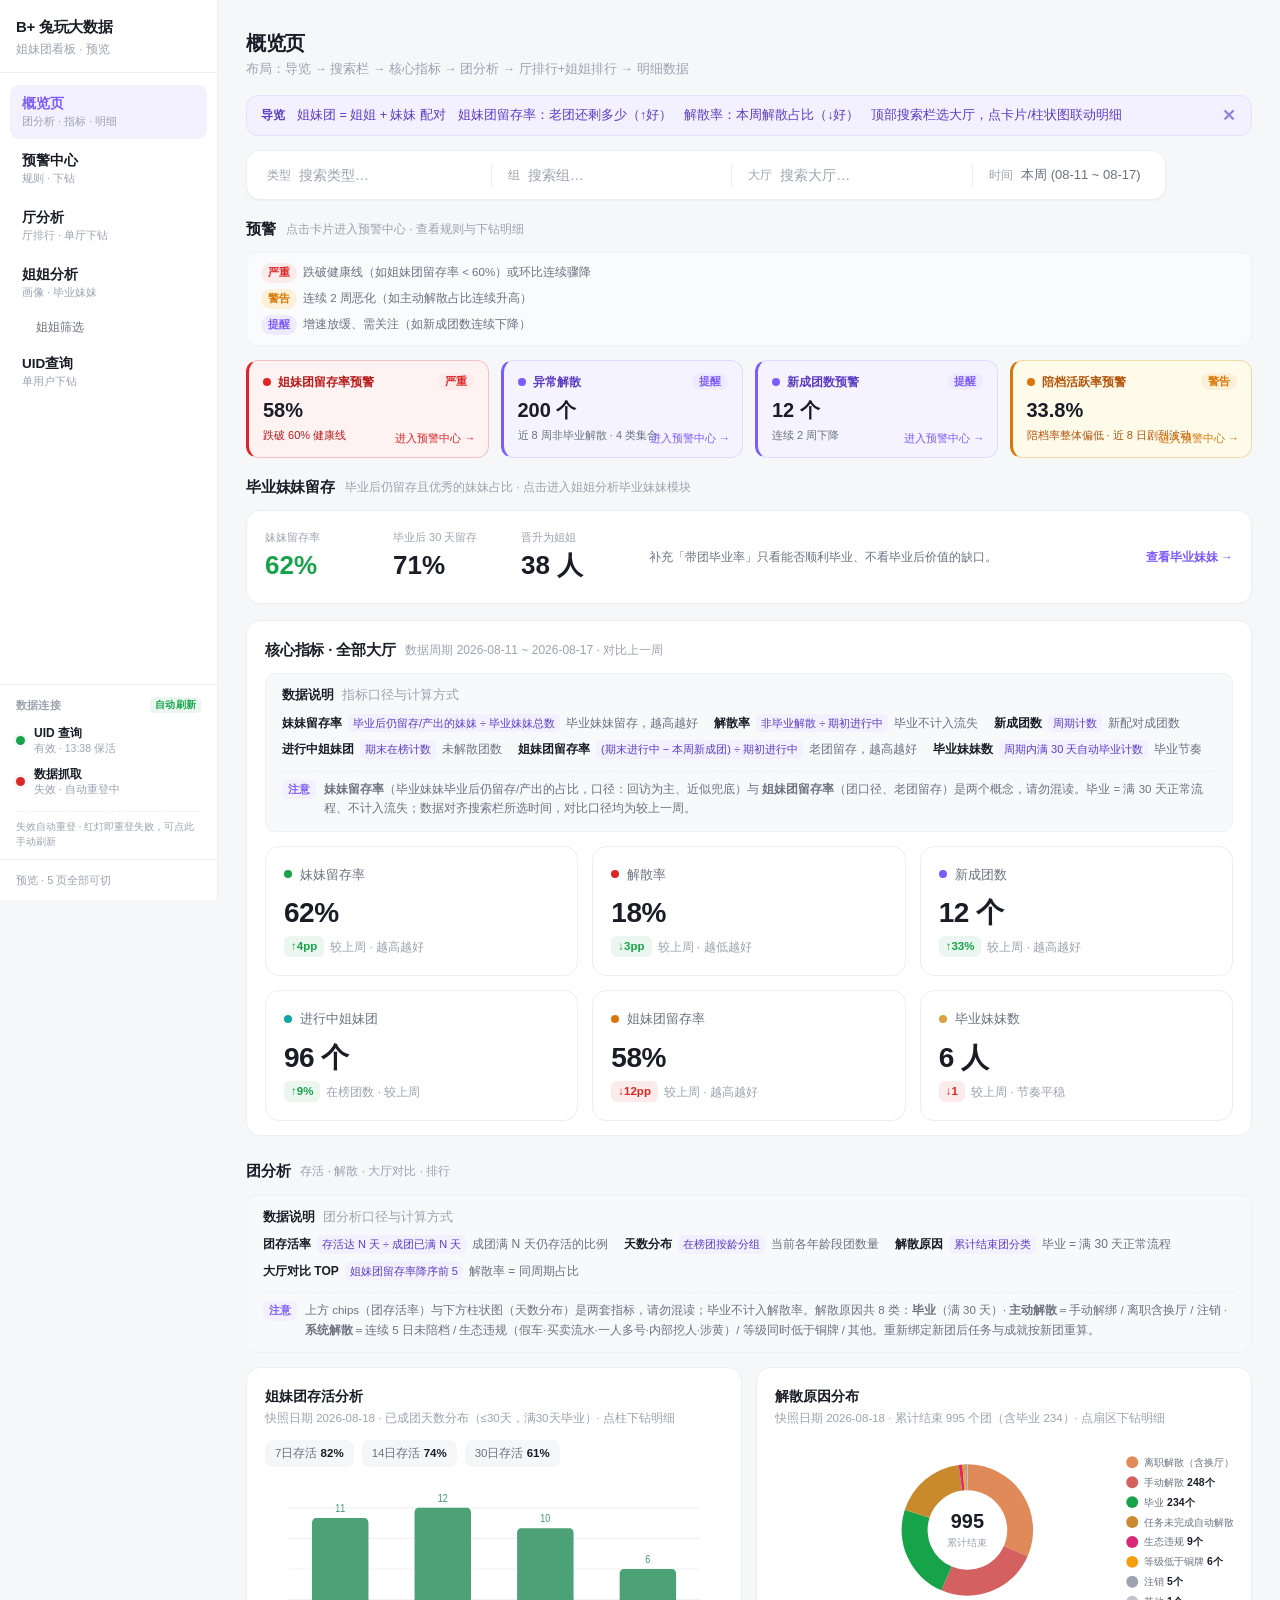
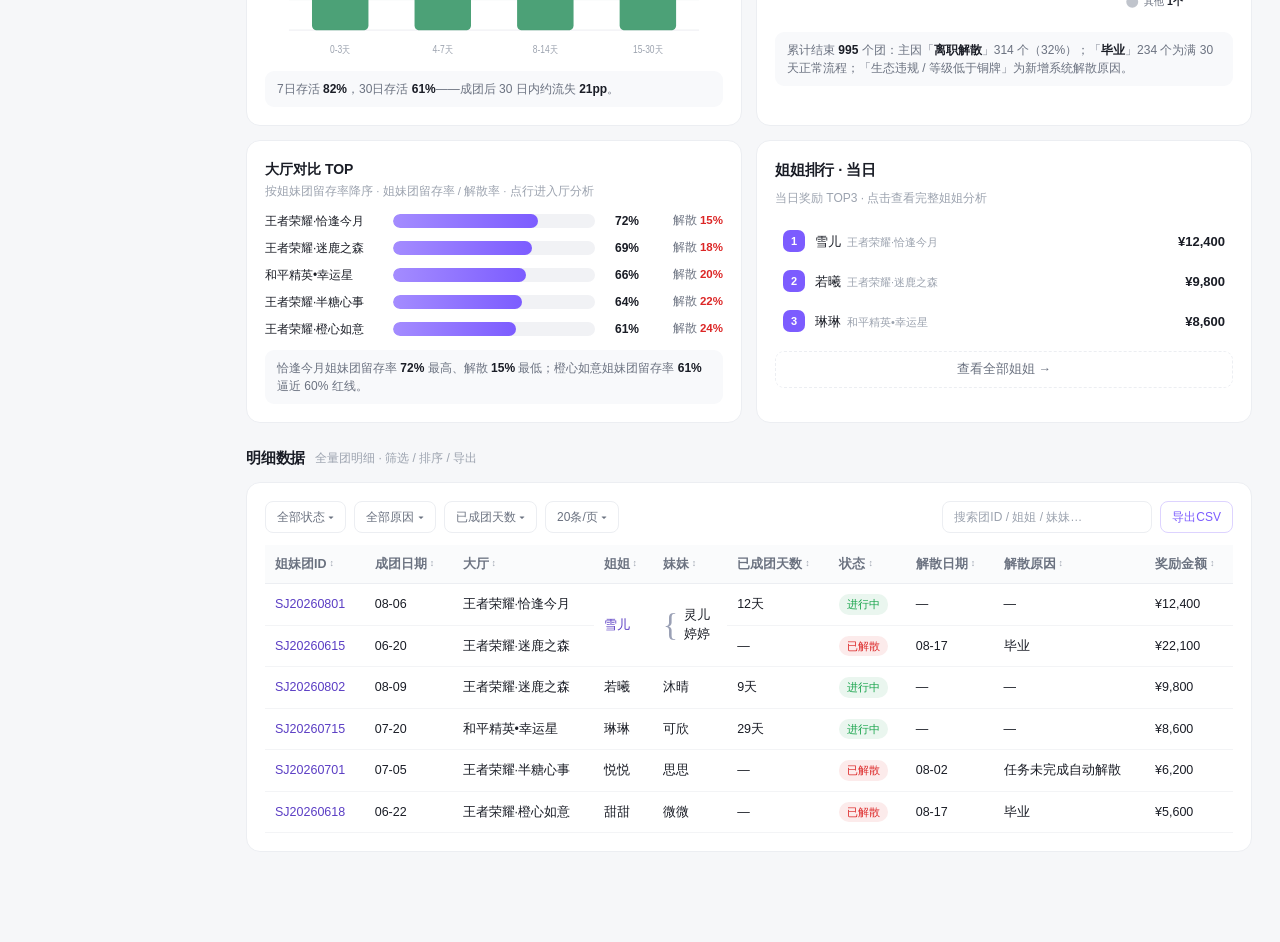
==== preview-visual.html @ 94629c1f "预览: 预警中心4卡 + 躺平大厅分布 增「查看全部受影响厅」全量弹窗(复用openFull) Co-Authored-By: Claude <noreply@anthropic.com>" ====
<!DOCTYPE html>
<html lang="zh-CN">
<head>
<meta charset="UTF-8">
<meta name="viewport" content="width=device-width, initial-scale=1.0">
<title>概览页 · 布局预览</title>
<style>
  :root{
    --accent:#7C5CFF;
    --bg:#F6F7F9; --card:#FFFFFF; --radius:14px;
    --up:#16A34A; --down:#DC2626; --warn:#D97706;
    --text:#1A1D26; --text2:#6B7280; --text3:#9CA3AF; --line:#ECEEF2;
  }
  *{margin:0;padding:0;box-sizing:border-box;}
  body{font-family:-apple-system,BlinkMacSystemFont,'Segoe UI','PingFang SC','Microsoft YaHei',sans-serif;
    background:var(--bg);color:var(--text);line-height:1.5;-webkit-font-smoothing:antialiased;}
  .page{padding:28px 28px 90px;}

  /* ── 页头 ── */
  .page-head{margin-bottom:16px;display:flex;align-items:center;justify-content:space-between;gap:12px;flex-wrap:wrap;}
  .page-head h1{font-size:20px;font-weight:700;letter-spacing:-.3px;}
  .page-head p{font-size:12.5px;color:var(--text3);margin-top:2px;}
  .role-toggle{display:flex;background:#F1F2F5;border-radius:9px;padding:3px;}
  .role-toggle button{border:none;background:none;padding:6px 14px;font-size:12.5px;color:var(--text2);border-radius:7px;cursor:pointer;font-weight:500;}
  .role-toggle button.on{background:#fff;color:var(--text);box-shadow:0 1px 3px rgba(16,24,40,.1);}

  /* ── 导览条 ── */
  .guide{display:flex;align-items:center;gap:12px;flex-wrap:wrap;background:#F3F0FF;border:1px solid #E7DFFF;
    border-radius:12px;padding:10px 14px;margin-bottom:14px;font-size:12.5px;color:#5B3EC4;}
  .guide .tag{font-weight:700;font-size:12px;}
  .guide .close{margin-left:auto;background:none;border:none;color:#8A76D6;cursor:pointer;font-size:15px;line-height:1;}

  /* ── 预警卡（小 KPI 窗口，点击跳对应趋势） ── */
  .warn-grid{display:grid;grid-template-columns:repeat(4,1fr);gap:12px;}
  @media(max-width:900px){.warn-grid{grid-template-columns:repeat(2,1fr);}}
  @media(max-width:560px){.warn-grid{grid-template-columns:1fr;}}
  .warn-card{border-radius:12px;padding:12px 14px;cursor:pointer;position:relative;transition:transform .22s ease,box-shadow .22s ease;min-height:98px;border:1px solid;border-left-width:3px;}
  .warn-card:hover{transform:translateY(-2px);box-shadow:0 10px 24px -14px rgba(16,24,40,.16);}
  .warn-card .top{display:flex;align-items:center;gap:7px;font-size:12px;font-weight:600;white-space:nowrap;overflow:hidden;text-overflow:ellipsis;}
  .warn-card .lvl{margin-left:auto;font-size:10.5px;font-weight:700;padding:1px 7px;border-radius:20px;flex-shrink:0;}
  .warn-card .val{font-size:20px;font-weight:700;margin:4px 0 2px;color:var(--text);}
  .warn-card .foot{font-size:11px;}
  .warn-card .go{position:absolute;bottom:10px;right:12px;font-size:11px;opacity:1;}
  /* 预警等级配色：严重（红）→ 警告（琥珀）→ 提醒（紫） */
  .warn-card.severe{background:#FEF2F2;border-color:#F3C1C1;border-left-color:#DC2626;}
  .warn-card.severe .top{color:#B91C1C;}
  .warn-card.severe .lvl{color:#DC2626;background:#FCEBEB;}
  .warn-card.severe .foot{color:#B91C1C;}
  .warn-card.severe .go{color:#DC2626;}
  .warn-card.warning{background:#FFFBEB;border-color:#F3D9A6;border-left-color:#D97706;}
  .warn-card.warning .top{color:#B45309;}
  .warn-card.warning .lvl{color:#D97706;background:#FDF0D8;}
  .warn-card.warning .foot{color:#B45309;}
  .warn-card.warning .go{color:#D97706;}
  .warn-card.notice{background:#F5F3FF;border-color:#E2DBFF;border-left-color:#7C5CFF;}
  .warn-card.notice .top{color:#5B3EC4;}
  .warn-card.notice .lvl{color:#7C5CFF;background:#EFEBFF;}
  .warn-card.notice .foot{color:#6B7280;}
  .warn-card.notice .go{color:#7C5CFF;}

  /* ── 区块标题 ── */
  .section-head{display:flex;align-items:center;gap:10px;margin:24px 0 12px;}
  .section-head h2{font-size:15px;font-weight:700;letter-spacing:-.2px;}
  .section-head .hint{font-size:12px;color:var(--text3);}
  .section-head .seg{margin-left:auto;display:flex;background:#F1F2F5;border-radius:9px;padding:3px;}
  .section-head .seg button{border:none;background:none;padding:5px 12px;font-size:12px;color:var(--text2);border-radius:7px;cursor:pointer;font-weight:500;}
  .section-head .seg button.on{background:#fff;color:var(--text);box-shadow:0 1px 3px rgba(16,24,40,.1);}
  .seg{display:inline-flex;align-items:center;background:#F1F2F5;border-radius:9px;padding:3px;}
  .seg button{border:none;background:none;padding:5px 12px;font-size:12px;color:var(--text2);border-radius:7px;cursor:pointer;font-weight:500;}
  .seg button.on{background:#fff;color:var(--text);box-shadow:0 1px 3px rgba(16,24,40,.1);}
  .uid-link{color:#5B3EC4;cursor:pointer;font-weight:500;}
  .uid-link:hover{text-decoration:underline;}

  /* ═══════ 1. 搜索栏（一体化：大厅输入补全 + 时间下拉） ═══════ */
  .searchbar{background:var(--card);border:1px solid var(--line);border-radius:var(--radius);
    padding:6px 8px;box-shadow:0 1px 2px rgba(16,24,40,.04);transition:box-shadow .2s,border-color .2s;max-width:540px;}
  .searchbar.focus{box-shadow:0 8px 24px -12px rgba(124,92,255,.25);border-color:#DDD3FF;}
  .search-main{display:flex;align-items:center;gap:4px;}
  .combo{display:flex;align-items:center;gap:8px;padding:9px 12px;border-radius:9px;}
  .combo .lbl{font-size:12px;color:var(--text3);flex-shrink:0;}
  .hall-combo{flex:1;position:relative;min-width:0;}
  .hall-combo input{flex:1;border:none;outline:none;font-size:14px;color:var(--text);background:transparent;width:100%;min-width:0;}
  .hall-combo input::placeholder{color:var(--text3);}
  .vdivider{width:1px;height:22px;background:var(--line);flex-shrink:0;}
  .time-combo select{border:none;outline:none;background:transparent;font-size:13px;color:var(--text2);cursor:pointer;font-weight:500;appearance:none;padding-right:4px;}
  .hall-suggest{display:none;position:absolute;top:calc(100% + 6px);left:0;right:0;background:#fff;border:1px solid var(--line);
    border-radius:10px;box-shadow:0 12px 30px -12px rgba(16,24,40,.22);z-index:30;overflow:hidden;max-height:280px;overflow-y:auto;}
  .hall-suggest.open{display:block;}
  .hall-suggest .sg{padding:9px 14px;font-size:13px;cursor:pointer;display:flex;justify-content:space-between;align-items:center;}
  .hall-suggest .sg:hover{background:#FAF8FF;}
  .hall-suggest .sg.all{color:var(--text2);border-bottom:1px solid #F3F4F6;}
  .hall-suggest .sg .cnt{font-size:11px;color:var(--text3);}
  .search-expand{display:none;margin-top:8px;padding:10px 12px 6px;border-top:1px dashed var(--line);animation:fadeIn .25s ease;}
  .search-expand.open{display:flex;flex-wrap:wrap;align-items:center;gap:8px;}
  .pill{display:inline-flex;align-items:center;gap:6px;padding:6px 12px;border-radius:20px;
    font-size:12.5px;background:#F3F0FF;color:#5B3EC4;font-weight:500;}
  .pill.gray{background:#F3F4F6;color:var(--text2);}
  .reset-btn{border:1px dashed #DDD3FF;background:transparent;color:var(--accent);border-radius:20px;padding:6px 12px;font-size:12.5px;cursor:pointer;}
  .reset-btn:hover{background:#F3F0FF;}
  .expand-stat{margin-left:auto;font-size:12px;color:var(--text3);}
  .gchip{display:inline-flex;align-items:center;gap:4px;padding:5px 11px;border-radius:20px;font-size:12.5px;background:#fff;border:1px solid var(--line);color:var(--text2);cursor:pointer;transition:all .15s;}
  .gchip:hover{background:#F3F0FF;color:#5B3EC4;border-color:#DDD3FF;}
  .group-halls{display:inline-flex;flex-wrap:wrap;gap:6px;align-items:center;}
  #searchbar{max-width:920px;}

  /* ═══════ 厅体检卡墙（厅运营） ═══════ */
  .hall-wall{display:grid;grid-template-columns:repeat(3,1fr);gap:14px;}
  @media(max-width:820px){.hall-wall{grid-template-columns:repeat(2,1fr);}}
  .hall-card{background:var(--card);border:1px solid var(--line);border-radius:var(--radius);padding:16px;cursor:pointer;
    transition:transform .22s ease,box-shadow .22s ease,border-color .22s;}
  .hall-card:hover{transform:translateY(-2px);box-shadow:0 10px 24px -14px rgba(16,24,40,.18);border-color:#DDD3FF;}
  .hall-card.active{border-color:var(--accent);box-shadow:0 0 0 3px #F3F0FF;}
  .hall-card .hn{font-size:14px;font-weight:600;margin-bottom:10px;overflow:hidden;text-overflow:ellipsis;white-space:nowrap;}
  .hall-card .row{display:flex;justify-content:space-between;font-size:12px;color:var(--text2);margin-top:5px;}
  .hall-card .row b{color:var(--text);font-weight:600;}
  .hall-card .hlth{font-size:10px;font-weight:700;padding:1px 7px;border-radius:20px;flex-shrink:0;}
  .hall-card .hlth.good{color:#16A34A;background:#EAF6EF;}
  .hall-card .hlth.warn{color:#D97706;background:#FDF0D8;}
  .hall-card .dl{font-style:normal;font-size:10.5px;font-weight:600;}
  .hall-card .dl.up{color:#16A34A;}
  .hall-card .dl.down{color:#DC2626;}
  .hall-card .alert{display:inline-flex;align-items:center;gap:4px;font-size:10.5px;font-weight:600;color:#D97706;background:#FDF0D8;border-radius:6px;padding:2px 6px;margin-top:9px;}
  /* 厅运营 · 今日关注摘要条 */
  .op-strip{display:flex;flex-wrap:wrap;gap:8px;margin-top:16px;}
  .op-item{flex:1;min-width:150px;background:var(--card);border:1px solid var(--line);border-radius:10px;padding:10px 12px;border-left:3px solid transparent;}
  .op-item .op-n{font-size:11.5px;color:var(--text2);display:flex;align-items:center;gap:6px;}
  .op-item .op-v{font-size:20px;font-weight:700;margin-top:2px;}
  .op-item.grad{border-left-color:#7C5CFF;}
  .op-item.grad .op-v{color:#7C5CFF;}
  .op-item.lying{border-left-color:#DC2626;}
  .op-item.lying .op-v{color:#DC2626;}
  .op-item.fresh{border-left-color:#16A34A;}
  .op-item.fresh .op-v{color:#16A34A;}

  /* ═══════ 卡片基础 ═══════ */
  .card{background:var(--card);border:1px solid var(--line);border-radius:var(--radius);
    padding:18px;transition:transform .22s ease,box-shadow .22s ease;}
  .card.hover:hover{transform:translateY(-2px);box-shadow:0 10px 24px -14px rgba(16,24,40,.18);cursor:pointer;}
  .card h3{font-size:14px;font-weight:600;display:flex;align-items:center;gap:8px;}
  .card .src{font-size:11.5px;color:var(--text3);margin-top:3px;}

  /* ═══════ 2. 核心指标（KPI） ═══════ */
  .kpi-row{display:grid;grid-template-columns:repeat(3,1fr);gap:14px;}
  @media(max-width:820px){.kpi-row{grid-template-columns:repeat(2,1fr);}}
  @media(max-width:560px){.kpi-row{grid-template-columns:1fr;}}
  .kpi{position:relative;}
  .kpi .top{display:flex;align-items:center;gap:8px;font-size:13px;color:var(--text2);flex-wrap:wrap;}
  .dot{width:8px;height:8px;border-radius:50%;flex-shrink:0;}
  .dot.green{background:#16A34A;}
  .dot.red{background:#DC2626;}
  .dot.amber{background:#D97706;}
  .dot.gold{background:#D9A13F;}
  .dot.violet{background:#7C5CFF;}
  .dot.teal{background:#0EA5A4;}
  .kpi .val{font-size:28px;font-weight:700;letter-spacing:-.5px;margin:8px 0 2px;}
  .kpi .foot{font-size:12px;color:var(--text3);display:flex;align-items:center;gap:6px;}
  .chip{display:inline-flex;align-items:center;gap:3px;font-size:11.5px;font-weight:600;padding:2px 7px;border-radius:6px;}
  .chip.up{color:var(--up);background:#EAF6EF;}
  .chip.down{color:var(--down);background:#FCEBEB;}
  .kpi .hint-go{position:absolute;bottom:14px;right:16px;font-size:11px;color:var(--text3);opacity:0;transition:opacity .2s;}
  .kpi:hover .hint-go{opacity:1;}
  .kpi .spark{margin-top:10px;}

  /* KPI 细节图（就地展开） */
  .kpi-detail{display:none;margin-top:14px;border:1px solid var(--line);border-radius:12px;padding:16px;background:#FAFBFC;animation:fadeIn .25s ease;}
  .kpi-detail.open{display:block;}
  .kpi-detail .head{display:flex;justify-content:space-between;align-items:center;font-size:13px;font-weight:600;margin-bottom:8px;}
  .kpi-detail .close{background:none;border:none;color:var(--text3);cursor:pointer;font-size:16px;line-height:1;}
  .kpi-detail .close:hover{color:var(--text);}

  /* ═══════ 数据说明（衬底，顶部，自动换行） ═══════ */
  .kpi-panel{padding:18px 18px 14px;}
  .kpi-panel .section-head{margin:0 0 12px;}
  .dn-footer{margin:0 0 14px;padding:12px 16px;background:#F8F9FB;border:1px solid #F0F1F4;border-radius:10px;}
  .dn-foot-head{display:flex;align-items:center;gap:8px;font-size:12.5px;font-weight:600;color:var(--text);margin-bottom:8px;}
  .dn-line{display:flex;flex-wrap:wrap;gap:6px 16px;padding-bottom:2px;}
  .dni{font-size:12px;color:var(--text2);display:inline-flex;align-items:center;gap:6px;line-height:1.7;}
  .dni b{color:var(--text);font-weight:600;white-space:nowrap;}
  .dni code{font-size:11px;color:#5B3EC4;background:#F3F0FF;border-radius:5px;padding:0 5px;font-family:inherit;white-space:nowrap;}
  .dn-notes{border-top:1px dashed var(--line);margin-top:9px;padding-top:8px;display:flex;gap:8px;align-items:flex-start;font-size:11.5px;color:var(--text2);line-height:1.7;}
  .dn-tag{flex-shrink:0;font-size:10.5px;font-weight:600;color:var(--accent);background:#F3F0FF;border-radius:6px;padding:2px 6px;line-height:1.5;}

  /* 预警说明框（上方，三行） */
  .warn-note{display:flex;flex-direction:column;gap:6px;margin:0 0 14px;padding:10px 14px;background:#FAFBFC;border:1px solid #F0F1F4;border-radius:10px;}
  .warn-note .wn-item{font-size:11.5px;color:var(--text2);display:flex;align-items:center;gap:6px;line-height:1.7;}
  .warn-note .wn-item b{color:var(--text);font-weight:600;}
  .wn-tag{font-size:10.5px;font-weight:700;padding:1px 7px;border-radius:20px;flex-shrink:0;white-space:nowrap;}
  .wn-tag.severe{color:#DC2626;background:#FCEBEB;}
  .wn-tag.warning{color:#D97706;background:#FDF0D8;}
  .wn-tag.notice{color:#7C5CFF;background:#EFEBFF;}

  /* ═══════ 3. 团分析 ═══════ */
  .chart-grid{display:grid;grid-template-columns:1fr 1fr;gap:14px;}
  @media(max-width:820px){.chart-grid{grid-template-columns:1fr;}}
  .chart-box{width:100%;height:180px;margin-top:12px;}
  .chips{display:flex;flex-wrap:wrap;gap:8px;margin-top:12px;}
  .c-chip{font-size:11.5px;color:var(--text2);background:#F5F6F8;border-radius:8px;padding:5px 10px;}
  .c-chip strong{color:var(--text);font-weight:600;}
  .chart-insight{font-size:12px;color:var(--text2);margin-top:12px;padding:9px 12px;background:#F8F9FB;border-radius:9px;}
  .chart-insight b{color:var(--text);}

  /* 大厅对比横向条形 */
  .hallcmp{margin-top:12px;display:flex;flex-direction:column;gap:9px;}
  .hc-row{display:flex;align-items:center;gap:10px;font-size:12px;}
  .hc-name{flex:0 0 118px;color:var(--text);overflow:hidden;text-overflow:ellipsis;white-space:nowrap;font-weight:500;}
  .hc-bar{flex:1;height:14px;background:#F1F2F5;border-radius:7px;overflow:hidden;}
  .hc-fill{height:100%;border-radius:7px;background:linear-gradient(90deg,#A48CFF,#7C5CFF);}
  .hc-ret{flex:0 0 34px;text-align:right;color:var(--text);font-weight:600;font-size:12px;}
  .hc-diss{flex:0 0 74px;text-align:right;color:var(--text2);font-size:11.5px;white-space:nowrap;}
  .hc-diss b{color:var(--down);font-weight:600;}

  /* ═══════ 4. 厅排行 + 姐姐排行 ═══════ */
  .rank-mini{list-style:none;margin-top:12px;}
  .rank-mini li{display:flex;align-items:center;gap:10px;padding:9px 8px;border-radius:9px;cursor:pointer;font-size:13px;}
  .rank-mini li:hover{background:#FAF8FF;}
  .mp-rank{width:22px;height:22px;border-radius:7px;background:#F1F2F5;color:var(--text2);font-size:11px;font-weight:600;display:flex;align-items:center;justify-content:center;flex-shrink:0;}
  .mp-rank.top{background:var(--accent);color:#fff;}
  .mp-name{flex:1;color:var(--text);overflow:hidden;text-overflow:ellipsis;white-space:nowrap;}
  .mp-sub{color:var(--text3);font-size:11px;margin-left:6px;}
  .mp-val{color:var(--text);font-weight:600;font-size:13px;}
  .expand-btn{width:100%;margin-top:10px;padding:9px;border:1px dashed var(--line);border-radius:9px;background:transparent;color:var(--text2);font-size:12.5px;cursor:pointer;}
  .expand-btn:hover{border-color:var(--accent);color:var(--accent);}

  /* ═══════ 5. 明细数据 ═══════ */
  .filters{display:flex;flex-wrap:wrap;gap:8px;margin-bottom:12px;}
  .filters .f{font-size:12px;color:var(--text2);padding:6px 11px;border:1px solid var(--line);border-radius:8px;background:#fff;cursor:pointer;}
  .filters .f:hover{border-color:#DDD3FF;color:var(--accent);}
  .tbl-search{font-size:12px;color:var(--text);padding:6px 11px;border:1px solid var(--line);border-radius:8px;background:#fff;width:210px;outline:none;}
  .tbl-search:focus{border-color:var(--accent);box-shadow:0 0 0 3px #F3F0FF;}
  .tbl-search::placeholder{color:var(--text3);}
  table.list{width:100%;border-collapse:collapse;font-size:12.5px;}
  table.list th{text-align:left;padding:10px;font-weight:600;color:var(--text2);background:#FAFBFC;border-bottom:1px solid var(--line);white-space:nowrap;}
  table.list td{padding:10px;border-bottom:1px solid #F3F4F6;white-space:nowrap;}
  table.list tr:hover td{background:#FAF8FF;}
  .st{display:inline-block;font-size:11px;padding:2px 8px;border-radius:10px;font-weight:500;}
  .st.active{background:#EAF6EF;color:#16A34A;}
  .st.diss{background:#FCEBEB;color:#DC2626;}
  .st.off{background:#F3F4F6;color:#6B7280;}
  .why-not{display:block;font-size:10.5px;color:var(--text3);margin-top:3px;line-height:1.4;white-space:normal;}
  .flash td{background:#F3F0FF !important;}
  .tg{display:inline-block;font-size:11px;padding:2px 8px;border-radius:10px;font-weight:500;}
  .tg.hero{background:#F3F0FF;color:#7C5CFF;}
  .tg.risk{background:#FDF0D8;color:#D97706;}
  .tg.normal{background:#F3F4F6;color:#6B7280;}

  /* ═══════ 弹窗 ═══════ */
  .modal{display:none;position:fixed;inset:0;background:rgba(16,24,40,.45);z-index:50;align-items:center;justify-content:center;padding:24px;}
  .modal.open{display:flex;}
  .modal-box{background:#fff;border-radius:16px;width:760px;max-width:100%;max-height:84vh;overflow:hidden;display:flex;flex-direction:column;box-shadow:0 24px 60px -20px rgba(16,24,40,.4);animation:pop .22s ease;}
  .modal-head{display:flex;align-items:center;justify-content:space-between;padding:16px 20px;border-bottom:1px solid var(--line);}
  .modal-head h3{font-size:15px;font-weight:600;}
  .modal-head .close{background:none;border:none;font-size:18px;color:var(--text3);cursor:pointer;line-height:1;}
  .modal-body{padding:14px 20px 16px;overflow-y:auto;}
  .modal-sub{font-size:12px;color:var(--text3);margin-bottom:12px;}
  .modal-foot{padding:12px 20px;border-top:1px solid var(--line);display:flex;align-items:center;gap:10px;}
  .modal-foot .pg{margin-right:auto;font-size:12px;color:var(--text3);}
  .btn{border:none;border-radius:9px;padding:8px 16px;font-size:13px;cursor:pointer;font-weight:500;}
  .btn.primary{background:var(--accent);color:#fff;}
  .btn.ghost{background:#F3F4F6;color:var(--text2);}
  .btn.ghost:disabled{opacity:.45;cursor:not-allowed;}

  /* ═══════ 侧边栏（正式版同款） ═══════ */
  .sidebar{position:fixed;top:0;left:0;bottom:0;width:218px;background:#fff;border-right:1px solid var(--line);display:flex;flex-direction:column;z-index:40;}
  .side-brand{padding:16px 16px 14px;border-bottom:1px solid var(--line);}
  .side-brand h1{font-size:15px;font-weight:700;letter-spacing:-.3px;}
  .side-brand .sub{font-size:11.5px;color:var(--text3);margin-top:2px;}
  .side-nav{flex:1;padding:12px 10px;display:flex;flex-direction:column;gap:3px;overflow-y:auto;}
  .side-nav .tab{display:flex;align-items:center;gap:10px;padding:10px 12px;border:none;background:none;border-radius:9px;cursor:pointer;text-align:left;color:var(--text2);}
  .side-nav .tab:hover{background:#F5F6F8;}
  .side-nav .tab.active{background:#F3F0FF;}
  .side-nav .tab-txt{display:flex;flex-direction:column;gap:1px;}
  .side-nav .tab-txt b{font-size:13.5px;font-weight:600;color:var(--text);}
  .side-nav .tab-txt small{font-size:11px;color:var(--text3);}
  .side-nav .tab.active .tab-txt b{color:var(--accent);}
  .side-nav .tab.sub{padding:6px 12px 6px 26px;gap:8px;}
  .side-nav .tab.sub .tab-txt b{font-size:12px;font-weight:500;color:var(--text2);}
  .side-nav .tab.sub:hover .tab-txt b{color:var(--text);}
  .side-nav .tab.sub.sub-on{background:#F3F0FF;}
  .side-nav .tab.sub.sub-on .tab-txt b{color:var(--accent);font-weight:600;}
  .side-foot{padding:12px 16px;border-top:1px solid var(--line);font-size:11px;color:var(--text3);}
  /* ═══════ 侧边栏底部 · 数据连接状态灯 ═══════ */
  .side-status{padding:12px 16px 10px;border-top:1px solid var(--line);}
  .ss-head{display:flex;align-items:center;gap:6px;font-size:11px;font-weight:600;color:var(--text3);margin-bottom:7px;letter-spacing:.2px;}
  .ss-auto{font-size:9.5px;font-weight:600;color:#16A34A;background:#EAF6EF;border-radius:5px;padding:1px 5px;margin-left:auto;}
  .ss-row{display:flex;align-items:center;gap:9px;padding:6px 0;}
  .ss-row .dot{width:9px;height:9px;box-shadow:0 0 0 3px rgba(0,0,0,.03);}
  .ss-row .dot.red{animation:ssPulse 1.6s ease-in-out infinite;}
  .ss-txt{display:flex;flex-direction:column;line-height:1.25;}
  .ss-txt b{font-size:12px;font-weight:600;color:var(--text);}
  .ss-txt small{font-size:10.5px;color:var(--text3);margin-top:1px;}
  .ss-hint{font-size:10px;color:var(--text3);margin-top:8px;padding-top:7px;border-top:1px dashed var(--line);line-height:1.5;}
  @keyframes ssPulse{0%,100%{box-shadow:0 0 0 0 rgba(220,38,38,.35);}50%{box-shadow:0 0 0 4px rgba(220,38,38,0);}}
  .main{margin-left:218px;min-height:100vh;}
  /* 一键回到顶部 */
  .backtop{position:fixed;right:22px;bottom:22px;z-index:45;background:var(--accent);color:#fff;border:none;border-radius:20px;padding:9px 16px;font-size:12.5px;font-weight:500;cursor:pointer;box-shadow:0 8px 22px -8px rgba(124,92,255,.55);opacity:0;transform:translateY(8px);pointer-events:none;transition:opacity .25s,transform .25s;}
  .backtop.show{opacity:1;transform:none;pointer-events:auto;}
  .backtop:hover{filter:brightness(1.05);}

  /* ═══════ 预警中心 ═══════ */
  .warn-overview{display:flex;align-items:center;gap:10px;background:var(--card);border:1px solid var(--line);border-radius:var(--radius);padding:14px 16px;margin-bottom:14px;}
  .wo-item{font-size:12.5px;color:var(--text2);display:flex;align-items:center;gap:7px;padding:5px 12px;border-radius:8px;font-weight:500;}
  .wo-item b{font-size:18px;font-weight:700;}
  .wo-item.severe{background:#FEF2F2;color:#B91C1C;}
  .wo-item.severe b{color:#DC2626;}
  .wo-item.warning{background:#FFFBEB;color:#B45309;}
  .wo-item.warning b{color:#D97706;}
  .wo-item.notice{background:#F5F3FF;color:#5B3EC4;}
  .wo-item.notice b{color:#7C5CFF;}
  .wo-total{margin-left:auto;font-size:12px;color:var(--text3);}
  .warn-rule{background:#FAFBFC;border:1px solid #F0F1F4;border-radius:10px;padding:12px 16px;margin-bottom:14px;display:flex;flex-direction:column;gap:6px;}
  .wr-head{font-size:12.5px;font-weight:600;color:var(--text);margin-bottom:2px;}
  .wr-line{font-size:11.5px;color:var(--text2);display:flex;align-items:center;gap:6px;line-height:1.7;}
  .rule-table{width:100%;border-collapse:collapse;font-size:12px;margin-top:2px;}
  .rule-table th{text-align:left;font-size:11px;color:var(--text3);font-weight:600;padding:8px 10px;border-bottom:1px solid var(--line);white-space:nowrap;}
  .rule-table td{padding:9px 10px;border-bottom:1px solid #F3F4F6;vertical-align:top;color:var(--text2);line-height:1.6;}
  .rule-table td:first-child{font-weight:600;color:var(--text);white-space:nowrap;}
  .rule-table code{font-family:inherit;background:#F3F0FF;color:#5B3EC4;padding:1px 5px;border-radius:4px;font-size:11px;white-space:nowrap;}
  .warn-detail{border-left:3px solid transparent;}
  .warn-detail.flash-card{box-shadow:0 0 0 3px #DDD3FF,0 10px 28px -12px rgba(124,92,255,.4);}
  .warn-detail.severe{border-left-color:#DC2626;}
  .warn-detail.warning{border-left-color:#D97706;}
  .warn-detail.notice{border-left-color:#7C5CFF;}
  .wd-head{display:flex;align-items:center;justify-content:space-between;margin-bottom:4px;}
  .wd-head h3{font-size:14px;font-weight:600;}
  .wd-subhead{font-size:12px;font-weight:600;color:var(--text2);margin-top:12px;margin-bottom:6px;}
  /* 躺平预警（妹妹维度） */
  .lying-kpis{display:grid;grid-template-columns:repeat(4,1fr);gap:12px;margin:0 0 14px;}
  @media(max-width:820px){.lying-kpis{grid-template-columns:repeat(2,1fr);}}
  .lying-kpi{background:var(--card);border:1px solid var(--line);border-radius:12px;padding:14px 16px;border-left:3px solid transparent;}
  .lying-kpi .lk-label{font-size:12px;color:var(--text2);display:flex;align-items:center;gap:7px;}
  .lying-kpi .lk-val{font-size:24px;font-weight:700;margin:6px 0 2px;color:var(--text);letter-spacing:-.5px;}
  .lying-kpi .lk-foot{font-size:11px;color:var(--text3);}
  .lying-kpi.danger{border-left-color:#DC2626;}
  .lying-kpi.danger .lk-val{color:#DC2626;}

  /* ═══════ 厅分析（compare） ═══════ */
  .kpi-six{display:grid;grid-template-columns:repeat(6,1fr);gap:10px;margin-bottom:14px;}
  @media(max-width:1000px){.kpi-six{grid-template-columns:repeat(3,1fr);}}
  @media(max-width:620px){.kpi-six{grid-template-columns:repeat(2,1fr);}}
  .kpi-six .kpi{padding:12px 14px;}
  .kpi-six .kpi .val{font-size:22px;margin:6px 0 2px;}

  /* ═══════ UID 查询 ═══════ */
  .uid-grid{display:grid;grid-template-columns:1fr 1fr;gap:14px;}
  @media(max-width:860px){.uid-grid{grid-template-columns:1fr;}}
  .uid-hero{display:flex;align-items:center;gap:14px;flex-wrap:wrap;}
  .uid-avatar{width:52px;height:52px;border-radius:12px;background:#F3F0FF;color:var(--accent);display:flex;align-items:center;justify-content:center;font-size:22px;font-weight:700;flex-shrink:0;}
  .uid-hero .u-title{font-size:16px;font-weight:700;}
  .uid-hero .u-sub{font-size:12px;color:var(--text3);margin-top:2px;}
  .uid-tags{display:flex;gap:6px;flex-wrap:wrap;margin-top:8px;}
  .kv-cell{background:#FAFBFC;border:1px solid #F0F1F4;border-radius:9px;padding:9px 12px;}
  .kv-cell .k{font-size:11px;color:var(--text3);}
  .kv-cell .v{font-size:15px;font-weight:700;margin-top:2px;}

  /* ═══════ 待落地角标 ═══════ */
  .todo-badge{display:inline-flex;align-items:center;gap:4px;font-size:10.5px;font-weight:600;color:#B45309;background:#FDF0D8;border-radius:6px;padding:2px 6px;margin-left:6px;vertical-align:2px;white-space:nowrap;}
  .todo-note{font-size:11.5px;color:#B45309;background:#FFFBEB;border:1px solid #F3D9A6;border-radius:8px;padding:9px 13px;margin-top:14px;line-height:1.8;}
  .todo-note b{color:#92400E;}

  @keyframes fadeIn{from{opacity:0;transform:translateY(-4px);}to{opacity:1;transform:none;}}
  @keyframes pop{from{opacity:0;transform:scale(.96) translateY(8px);}to{opacity:1;transform:none;}}

  /* ═══════ 代际传承 · 下钻传承链 ═══════ */
  .chain-flow{display:flex;align-items:flex-start;flex-wrap:wrap;padding:16px 8px;}
  .chain-node{display:inline-flex;flex-direction:column;align-items:center;gap:5px;min-width:66px;}
  .chain-avatar{width:42px;height:42px;border-radius:50%;display:flex;align-items:center;justify-content:center;font-size:16px;font-weight:700;color:#fff;background:#7C5CFF;box-shadow:0 0 0 2px #fff, 0 0 0 4px #C9BDF5;}
  .chain-node.root .chain-avatar{background:#5B3EC4;box-shadow:0 0 0 2px #fff, 0 0 0 4px #A493E6;}
  .chain-node.end .chain-avatar{background:#16A34A;box-shadow:0 0 0 2px #fff, 0 0 0 4px #BBF7D0;}
  .chain-node.self .chain-avatar{background:#5B3EC4;box-shadow:0 0 0 3px #fff, 0 0 0 6px #F59E0B;}
  .chain-name{font-size:12.5px;font-weight:600;color:var(--text1);line-height:1.2;}
  .chain-role{font-size:10.5px;color:var(--text3);line-height:1.3;text-align:center;}
  .chain-node.self .chain-name{color:#5B3EC4;}
  .chain-node.self .chain-role{color:#B45309;font-weight:700;}
  .chain-arrow{flex:none;margin:14px 8px 0;color:var(--text3);font-size:16px;font-weight:700;}
</style>
</head>
<body>
<aside class="sidebar" id="sidebar">
  <div class="side-brand">
    <h1>B+ 兔玩大数据</h1>
    <div class="sub">姐妹团看板 · 预览</div>
  </div>
  <nav class="side-nav">
    <button class="tab active" id="side-overview" onclick="switchPreviewTab('overview', this)"><span class="tab-txt"><b>概览页</b><small>团分析 · 指标 · 明细</small></span></button>
    <button class="tab" id="side-warncenter" onclick="switchPreviewTab('warncenter', this)"><span class="tab-txt"><b>预警中心</b><small>规则 · 下钻</small></span></button>
    <button class="tab" id="side-compare" onclick="switchPreviewTab('compare', this)"><span class="tab-txt"><b>厅分析</b><small>厅排行 · 单厅下钻</small></span></button>
    <button class="tab" id="side-captains" onclick="openCaptainProfile(this)"><span class="tab-txt"><b>姐姐分析</b><small>画像 · 毕业妹妹</small></span></button>
    <button class="tab sub" id="side-filter" onclick="openCaptainPool()"><span class="tab-txt"><b>姐姐筛选</b></span></button>
    <button class="tab" id="side-uid" onclick="switchPreviewTab('uid', this)"><span class="tab-txt"><b>UID查询</b><small>单用户下钻</small></span></button>
  </nav>
  <div class="side-status" title="Cookie 有效性：绿色=有效，红色=失效（自动重登中），点击手动兜底刷新">
    <div class="ss-head">数据连接<span class="ss-auto">自动刷新</span></div>
    <div class="ss-row">
      <span class="dot green"></span>
      <div class="ss-txt"><b>UID 查询</b><small>有效 · 13:38 保活</small></div>
    </div>
    <div class="ss-row">
      <span class="dot red"></span>
      <div class="ss-txt"><b>数据抓取</b><small>失效 · 自动重登中</small></div>
    </div>
    <div class="ss-hint">失效自动重登 · 红灯即重登失败，可点此手动刷新</div>
  </div>
  <div class="side-foot">预览 · 5 页全部可切</div>
</aside>
<div class="main">
<div class="page" id="view-overview">

  <div class="page-head">
    <div>
      <h1>概览页</h1>
      <p>布局：导览 → 搜索栏 → 核心指标 → 团分析 → 厅排行+姐姐排行 → 明细数据</p>
    </div>
  </div>

  <!-- ═══════ 0. 导览条（可关闭） ═══════ -->
  <div class="guide" id="guide">
    <span class="tag">导览</span>
    <span>姐妹团 = 姐姐 + 妹妹 配对</span>
    <span>姐妹团留存率：老团还剩多少（↑好）</span>
    <span>解散率：本周解散占比（↓好）</span>
    <span>顶部搜索栏选大厅，点卡片/柱状图联动明细</span>
    <button class="close" onclick="document.getElementById('guide').style.display='none'">✕</button>
  </div>

  <!-- ═══════ 1. 搜索栏 ═══════ -->
  <div class="searchbar" id="searchbar">
    <div class="search-main">
      <div class="combo hall-combo" id="type-combo">
        <span class="lbl">类型</span>
        <input type="text" id="type-input" placeholder="搜索类型…" autocomplete="off"
          onfocus="onSearchFocus('type')"
          onblur="setTimeout(()=>document.getElementById('searchbar').classList.remove('focus'),120)"
          oninput="onTypeInput(this.value)">
        <div class="hall-suggest" id="type-suggest"></div>
      </div>
      <div class="vdivider"></div>
      <div class="combo hall-combo" id="group-combo">
        <span class="lbl">组</span>
        <input type="text" id="group-input" placeholder="搜索组…" autocomplete="off"
          onfocus="onSearchFocus('group')"
          onblur="setTimeout(()=>document.getElementById('searchbar').classList.remove('focus'),120)"
          oninput="onGroupInput(this.value)">
        <div class="hall-suggest" id="group-suggest"></div>
      </div>
      <div class="vdivider"></div>
      <div class="combo hall-combo" id="hall-combo">
        <span class="lbl">大厅</span>
        <input type="text" id="hall-input" placeholder="搜索大厅…" autocomplete="off"
          onfocus="onSearchFocus('hall')"
          onblur="setTimeout(()=>document.getElementById('searchbar').classList.remove('focus'),120)"
          oninput="onHallInput(this.value)">
        <div class="hall-suggest" id="hall-suggest"></div>
      </div>
      <div class="vdivider"></div>
      <div class="combo time-combo">
        <span class="lbl">时间</span>
        <select id="time-select" onchange="onTimeChange(this.value)" onfocus="closeAllSuggest()">
          <option value="本周">本周 (08-11 ~ 08-17)</option>
          <option value="上周">上周 (08-04 ~ 08-10)</option>
          <option value="08-04~08-10">08-04 ~ 08-10</option>
          <option value="07-28~08-03">07-28 ~ 08-03</option>
        </select>
      </div>
    </div>
    <!-- 选组后展开的厅列表 -->
    <div class="search-expand" id="group-expand">
      <span class="pill"><span id="pill-group">王者奋斗组</span></span>
      <span class="group-halls" id="group-halls"></span>
      <button class="reset-btn" onclick="resetGroup()">清除组</button>
      <span class="expand-stat" id="group-stat"></span>
    </div>
    <!-- 选厅后展开的筛选条 -->
    <div class="search-expand" id="search-expand">
      <span class="pill"><span id="pill-hall">王者荣耀·恰逢今月</span></span>
      <span class="pill gray"><span id="pill-time">本周</span></span>
      <button class="reset-btn" onclick="resetHall()">全部大厅</button>
      <span class="expand-stat" id="expand-stat">该厅 12 个团 · 23 位姐姐</span>
    </div>
  </div>

  <!-- ═══════ 1.8 预警（小 KPI 窗口，点击跳对应趋势） ═══════ -->
  <div class="section-head" style="margin-top:18px;">
    <h2>预警</h2>
    <span class="hint">点击卡片进入预警中心 · 查看规则与下钻明细</span>
  </div>
  <!-- 预警说明（上方，三行） -->
  <div class="warn-note">
    <div class="wn-item"><span class="wn-tag severe">严重</span>跌破健康线（如姐妹团留存率 &lt; 60%）或环比连续骤降</div>
    <div class="wn-item"><span class="wn-tag warning">警告</span>连续 2 周恶化（如主动解散占比连续升高）</div>
    <div class="wn-item"><span class="wn-tag notice">提醒</span>增速放缓、需关注（如新成团数连续下降）</div>
  </div>
  <div class="warn-grid">
    <div class="warn-card severe" onclick="openWarn('retention')">
      <div class="top"><span class="dot red"></span>姐妹团留存率预警<span class="lvl">严重</span></div>
      <div class="val">58%</div>
      <div class="foot">跌破 60% 健康线</div>
      <span class="go">进入预警中心 →</span>
    </div>
    <div class="warn-card notice" onclick="openWarn('abnormal')">
      <div class="top"><span class="dot violet"></span>异常解散<span class="lvl">提醒</span></div>
      <div class="val">200 个</div>
      <div class="foot">近 8 周非毕业解散 · 4 类集合</div>
      <span class="go">进入预警中心 →</span>
    </div>
    <div class="warn-card notice" onclick="openWarn('newteam')">
      <div class="top"><span class="dot violet"></span>新成团数预警<span class="lvl">提醒</span></div>
      <div class="val">12 个</div>
      <div class="foot">连续 2 周下降</div>
      <span class="go">进入预警中心 →</span>
    </div>
    <div class="warn-card warning" onclick="openWarn('activity')">
      <div class="top"><span class="dot amber"></span>陪档活跃率预警<span class="lvl">警告</span></div>
      <div class="val">33.8%</div>
      <div class="foot">陪档率整体偏低 · 近 8 日剧烈波动</div>
      <span class="go">进入预警中心 →</span>
    </div>
  </div>

  <!-- ═══════ 1.9 毕业妹妹留存（跳转入口） ═══════ -->
  <div class="section-head" style="margin-top:18px;">
    <h2>毕业妹妹留存</h2>
    <span class="hint">毕业后仍留存且优秀的妹妹占比 · 点击进入姐姐分析毕业妹妹模块</span>
  </div>
  <div class="card" style="cursor:pointer;margin-bottom:16px;" onclick="jumpToGrad()">
    <div style="display:flex;align-items:center;gap:18px;flex-wrap:wrap;">
      <div style="min-width:110px;"><div style="font-size:11px;color:var(--text3);">妹妹留存率</div><div style="font-size:26px;font-weight:700;color:#16A34A;">62%</div></div>
      <div style="min-width:110px;"><div style="font-size:11px;color:var(--text3);">毕业后 30 天留存</div><div style="font-size:26px;font-weight:700;">71%</div></div>
      <div style="min-width:110px;"><div style="font-size:11px;color:var(--text3);">晋升为姐姐</div><div style="font-size:26px;font-weight:700;">38 人</div></div>
      <div style="flex:1;min-width:220px;font-size:12px;color:var(--text2);line-height:1.7;">补充「带团毕业率」只看能否顺利毕业、不看毕业后价值的缺口。</div>
      <span style="margin-left:auto;font-size:12px;font-weight:600;color:var(--accent);white-space:nowrap;">查看毕业妹妹 →</span>
    </div>
  </div>

  <!-- ═══════ 2. 核心指标 · 全部大厅 ═══════ -->
  <div class="card kpi-panel">
    <div class="section-head">
      <h2 id="kpi-title">核心指标 · 全部大厅</h2>
      <span class="hint" id="kpi-hint">数据周期 2026-08-11 ~ 2026-08-17 · 对比上一周</span>
    </div>
    <!-- 数据说明（衬底，顶部，不换行） -->
    <div class="dn-footer" id="data-note">
      <div class="dn-foot-head">数据说明<span style="color:var(--text3);font-weight:400;">指标口径与计算方式</span></div>
      <div class="dn-line">
        <span class="dni"><b>妹妹留存率</b><code>毕业后仍留存/产出的妹妹 ÷ 毕业妹妹总数</code><span>毕业妹妹留存，越高越好</span></span>
        <span class="dni"><b>解散率</b><code>非毕业解散 ÷ 期初进行中</code><span>毕业不计入流失</span></span>
        <span class="dni"><b>新成团数</b><code>周期计数</code><span>新配对成团数</span></span>
        <span class="dni"><b>进行中姐妹团</b><code>期末在榜计数</code><span>未解散团数</span></span>
        <span class="dni"><b>姐妹团留存率</b><code>(期末进行中 − 本周新成团) ÷ 期初进行中</code><span>老团留存，越高越好</span></span>
        <span class="dni"><b>毕业妹妹数</b><code>周期内满 30 天自动毕业计数</code><span>毕业节奏</span></span>
      </div>
      <div class="dn-notes">
        <span class="dn-tag">注意</span>
        <span><b>妹妹留存率</b>（毕业妹妹毕业后仍留存/产出的占比，口径：回访为主、近似兜底）与 <b>姐妹团留存率</b>（团口径、老团留存）是两个概念，请勿混读。毕业 = 满 30 天正常流程、不计入流失；数据对齐搜索栏所选时间，对比口径均为较上一周。</span>
      </div>
    </div>
    <div class="kpi-row">
    <div class="card kpi hover" onclick="openKpiDetail('sisretention')">
      <div class="top"><span class="dot green"></span>妹妹留存率</div>
      <div class="val">62%</div>
      <div class="foot"><span class="chip up">↑4pp</span><span>较上周 · 越高越好</span></div>
      <span class="hint-go">查看趋势 →</span>
    </div>
    <div class="card kpi hover" onclick="openKpiDetail('dissolution')">
      <div class="top"><span class="dot red"></span>解散率</div>
      <div class="val">18%</div>
      <div class="foot"><span class="chip up">↓3pp</span><span>较上周 · 越低越好</span></div>
      <span class="hint-go">查看趋势 →</span>
    </div>
    <div class="card kpi hover" onclick="openList('new')">
      <div class="top"><span class="dot violet"></span>新成团数</div>
      <div class="val">12 个</div>
      <div class="foot"><span class="chip up">↑33%</span><span>较上周 · 越高越好</span></div>
      <span class="hint-go">查看名单 →</span>
    </div>
    <div class="card kpi hover" onclick="openList('active')">
      <div class="top"><span class="dot teal"></span>进行中姐妹团</div>
      <div class="val">96 个</div>
      <div class="foot"><span class="chip up">↑9%</span><span>在榜团数 · 较上周</span></div>
      <span class="hint-go">查看名单 →</span>
    </div>
    <div class="card kpi hover" onclick="openKpiDetail('retention')">
      <div class="top"><span class="dot amber"></span>姐妹团留存率</div>
      <div class="val">58%</div>
      <div class="foot"><span class="chip down">↓12pp</span><span>较上周 · 越高越好</span></div>
      <span class="hint-go">查看趋势 →</span>
    </div>
    <div class="card kpi hover" onclick="openFull('graduated')">
      <div class="top"><span class="dot gold"></span>毕业妹妹数</div>
      <div class="val">6 人</div>
      <div class="foot"><span class="chip down">↓1</span><span>较上周 · 节奏平稳</span></div>
      <span class="hint-go">查看名单 →</span>
    </div>
  </div>

  <!-- KPI 细节图（就地展开） -->
  <div class="kpi-detail" id="kpi-detail">
    <div class="head"><span id="kd-title">姐妹团留存率 · 近 8 周趋势</span><button class="close" onclick="closeKpiDetail()">✕</button></div>
    <div class="chart-box" id="kd-chart"></div>
    <div class="chart-insight" id="kd-insight"></div>
  </div>

  </div>

  <!-- ═══════ 3. 团分析 ═══════ -->
  <div class="section-head">
    <h2>团分析</h2>
    <span class="hint">存活 · 解散 · 大厅对比 · 排行</span>
  </div>
  <div class="dn-footer">
    <div class="dn-foot-head">数据说明<span style="color:var(--text3);font-weight:400;">团分析口径与计算方式</span></div>
    <div class="dn-line">
      <span class="dni"><b>团存活率</b><code>存活达 N 天 ÷ 成团已满 N 天</code><span>成团满 N 天仍存活的比例</span></span>
      <span class="dni"><b>天数分布</b><code>在榜团按龄分组</code><span>当前各年龄段团数量</span></span>
      <span class="dni"><b>解散原因</b><code>累计结束团分类</code><span>毕业 = 满 30 天正常流程</span></span>
      <span class="dni"><b>大厅对比 TOP</b><code>姐妹团留存率降序前 5</code><span>解散率 = 同周期占比</span></span>
    </div>
    <div class="dn-notes">
      <span class="dn-tag">注意</span>
      <span>上方 chips（团存活率）与下方柱状图（天数分布）是两套指标，请勿混读；毕业不计入解散率。解散原因共 8 类：<b>毕业</b>（满 30 天）· <b>主动解散</b>＝手动解绑 / 离职含换厅 / 注销 · <b>系统解散</b>＝连续 5 日未陪档 / 生态违规（假车·买卖流水·一人多号·内部挖人·涉黄）/ 等级同时低于铜牌 / 其他。重新绑定新团后任务与成就按新团重算。</span>
    </div>
  </div>
  <div class="chart-grid">
    <div class="card">
      <h3>姐妹团存活分析</h3>
      <div class="src">快照日期 2026-08-18 · 已成团天数分布（≤30天，满30天毕业）· 点柱下钻明细</div>
      <div class="chips">
        <span class="c-chip">7日存活 <strong>82%</strong></span>
        <span class="c-chip">14日存活 <strong>74%</strong></span>
        <span class="c-chip">30日存活 <strong>61%</strong></span>
      </div>
      <div class="chart-box" id="c-surv"></div>
      <div class="chart-insight">7日存活 <b>82%</b>，30日存活 <b>61%</b>——成团后 30 日内约流失 <b>21pp</b>。</div>
    </div>
    <div class="card">
      <h3>解散原因分布</h3>
      <div class="src">快照日期 2026-08-18 · 累计结束 995 个团（含毕业 234）· 点扇区下钻明细</div>
      <div class="chart-box" id="c-diss-reason"></div>
      <div class="chart-insight">累计结束 <b>995</b> 个团：主因「<b>离职解散</b>」314 个（32%）；「<b>毕业</b>」234 个为满 30 天正常流程；「生态违规 / 等级低于铜牌」为新增系统解散原因。</div>
    </div>
    <div class="card">
      <h3>大厅对比 TOP</h3>
      <div class="src">按姐妹团留存率降序 · 姐妹团留存率 / 解散率 · 点行进入厅分析</div>
      <div class="hallcmp">
        <div class="hc-row" style="cursor:pointer;" onclick="openHallFromOverview('王者荣耀·恰逢今月')"><span class="hc-name">王者荣耀·恰逢今月</span><div class="hc-bar"><div class="hc-fill" style="width:72%"></div></div><span class="hc-ret">72%</span><span class="hc-diss">解散 <b>15%</b></span></div>
        <div class="hc-row" style="cursor:pointer;" onclick="openHallFromOverview('王者荣耀·迷鹿之森')"><span class="hc-name">王者荣耀·迷鹿之森</span><div class="hc-bar"><div class="hc-fill" style="width:69%"></div></div><span class="hc-ret">69%</span><span class="hc-diss">解散 <b>18%</b></span></div>
        <div class="hc-row" style="cursor:pointer;" onclick="openHallFromOverview('和平精英•幸运星')"><span class="hc-name">和平精英•幸运星</span><div class="hc-bar"><div class="hc-fill" style="width:66%"></div></div><span class="hc-ret">66%</span><span class="hc-diss">解散 <b>20%</b></span></div>
        <div class="hc-row" style="cursor:pointer;" onclick="openHallFromOverview('王者荣耀·半糖心事')"><span class="hc-name">王者荣耀·半糖心事</span><div class="hc-bar"><div class="hc-fill" style="width:64%"></div></div><span class="hc-ret">64%</span><span class="hc-diss">解散 <b>22%</b></span></div>
        <div class="hc-row" style="cursor:pointer;" onclick="openHallFromOverview('王者荣耀·橙心如意')"><span class="hc-name">王者荣耀·橙心如意</span><div class="hc-bar"><div class="hc-fill" style="width:61%"></div></div><span class="hc-ret">61%</span><span class="hc-diss">解散 <b>24%</b></span></div>
      </div>
      <div class="chart-insight">恰逢今月姐妹团留存率 <b>72%</b> 最高、解散 <b>15%</b> 最低；橙心如意姐妹团留存率 <b>61%</b> 逼近 60% 红线。</div>
    </div>
    <div class="card">
      <div class="section-head" style="margin:0 0 4px;">
        <h2>姐姐排行 · 当日</h2>
      </div>
      <span class="hint" style="font-size:12px;color:var(--text3);">当日奖励 TOP3 · 点击查看完整姐姐分析</span>
      <ul class="rank-mini">
        <li><span class="mp-rank top">1</span><span class="mp-name">雪儿<span class="mp-sub">王者荣耀·恰逢今月</span></span><span class="mp-val">¥12,400</span></li>
        <li><span class="mp-rank top">2</span><span class="mp-name">若曦<span class="mp-sub">王者荣耀·迷鹿之森</span></span><span class="mp-val">¥9,800</span></li>
        <li><span class="mp-rank top">3</span><span class="mp-name">琳琳<span class="mp-sub">和平精英•幸运星</span></span><span class="mp-val">¥8,600</span></li>
      </ul>
      <button class="expand-btn" onclick="openCaptainProfile(document.getElementById('side-captains'))">查看全部姐姐 →</button>
    </div>
  </div>

  <!-- ═══════ 5. 明细数据 ═══════ -->
  <div class="section-head" id="detail-sec">
    <h2>明细数据</h2>
    <span class="hint">全量团明细 · 筛选 / 排序 / 导出</span>
  </div>
  <div class="card" id="detail-card">
    <div id="detail-filter-bar" style="display:none;margin-bottom:12px;padding:9px 12px;background:#F3F0FF;border:1px solid #DDD3FF;border-radius:10px;align-items:center;gap:10px;">
      <span id="dfb-label" style="flex-shrink:0;font-size:10.5px;font-weight:600;color:#fff;background:#7C5CFF;border-radius:6px;padding:2px 7px;">预警下钻</span>
      <span id="dfb-note" style="flex:1;font-size:12px;color:#4B3B8F;line-height:1.7;"></span>
      <button class="reset-btn" onclick="clearDetailFilter()">清除筛选</button>
    </div>
    <div class="filters">
      <span class="f">全部状态 ▾</span>
      <span class="f">全部原因 ▾</span>
      <span class="f">已成团天数 ▾</span>
      <span class="f">20条/页 ▾</span>
      <input type="text" id="detail-search" class="tbl-search" style="margin-left:auto;" placeholder="搜索团ID / 姐姐 / 妹妹…" oninput="searchTable('detail-search','detail-body')">
      <span class="f" style="border-color:#DDD3FF;color:var(--accent);">导出CSV</span>
    </div>
    <table class="list">
      <thead><tr>
        <th>姐妹团ID</th><th>成团日期</th><th>大厅</th><th>姐姐</th><th>妹妹</th><th>已成团天数</th><th>状态</th><th>解散日期</th><th>解散原因</th><th>奖励金额</th>
      </tr></thead>
      <tbody id="detail-body">
        <tr data-tid="SJ20260801" data-hall="王者荣耀·恰逢今月" data-age="12" data-reason="">
          <td style="color:#5B3EC4;font-weight:500;cursor:pointer;" onclick="openTeam('SJ20260801')">SJ20260801</td><td>08-06</td><td>王者荣耀·恰逢今月</td>
          <td rowspan="2" style="vertical-align:middle;color:#5B3EC4;font-weight:500;">雪儿</td>
          <td rowspan="2" style="vertical-align:middle;">
            <span style="display:inline-flex;align-items:center;gap:6px;">
              <span style="font-size:32px;line-height:1;font-weight:200;color:#9AA0B5;font-family:Georgia,serif;">{</span>
              <span style="display:inline-flex;flex-direction:column;line-height:1.55;"><span>灵儿</span><span>婷婷</span></span>
            </span>
          </td>
          <td>12天</td><td><span class="st active">进行中</span></td><td>—</td><td>—</td><td>¥12,400</td>
        </tr>
        <tr data-tid="SJ20260615" data-hall="王者荣耀·迷鹿之森" data-age="" data-reason="毕业">
          <td style="color:#5B3EC4;font-weight:500;cursor:pointer;" onclick="openTeam('SJ20260615')">SJ20260615</td><td>06-20</td><td>王者荣耀·迷鹿之森</td>
          <td>—</td><td><span class="st diss">已解散</span></td><td>08-17</td><td>毕业</td><td>¥22,100</td>
        </tr>
        <tr data-tid="SJ20260802" data-hall="王者荣耀·迷鹿之森" data-age="9" data-reason="">
          <td style="color:#5B3EC4;font-weight:500;cursor:pointer;" onclick="openTeam('SJ20260802')">SJ20260802</td><td>08-09</td><td>王者荣耀·迷鹿之森</td><td>若曦</td><td>沐晴</td><td>9天</td><td><span class="st active">进行中</span></td><td>—</td><td>—</td><td>¥9,800</td>
        </tr>
        <tr data-tid="SJ20260715" data-hall="和平精英•幸运星" data-age="29" data-reason="">
          <td style="color:#5B3EC4;font-weight:500;cursor:pointer;" onclick="openTeam('SJ20260715')">SJ20260715</td><td>07-20</td><td>和平精英•幸运星</td><td>琳琳</td><td>可欣</td><td>29天</td><td><span class="st active">进行中</span></td><td>—</td><td>—</td><td>¥8,600</td>
        </tr>
        <tr data-tid="SJ20260701" data-hall="王者荣耀·半糖心事" data-age="" data-reason="任务未完成自动解散">
          <td style="color:#5B3EC4;font-weight:500;cursor:pointer;" onclick="openTeam('SJ20260701')">SJ20260701</td><td>07-05</td><td>王者荣耀·半糖心事</td><td>悦悦</td><td>思思</td><td>—</td><td><span class="st diss">已解散</span></td><td>08-02</td><td>任务未完成自动解散</td><td>¥6,200</td>
        </tr>
        <tr data-tid="SJ20260618" data-hall="王者荣耀·橙心如意" data-age="" data-reason="毕业">
          <td style="color:#5B3EC4;font-weight:500;cursor:pointer;" onclick="openTeam('SJ20260618')">SJ20260618</td><td>06-22</td><td>王者荣耀·橙心如意</td><td>甜甜</td><td>微微</td><td>—</td><td><span class="st diss">已解散</span></td><td>08-17</td><td>毕业</td><td>¥5,600</td>
        </tr>
      </tbody>
    </table>
  </div>

</div>

<!-- ═══════ 预警中心（独立 tab） ═══════ -->
<div class="page" id="view-warncenter" style="display:none;">
  <div class="page-head">
    <div>
      <h1>预警中心</h1>
      <p>集中查看所有预警 · 规则说明 · 受影响厅 / 团下钻</p>
    </div>
  </div>

  <div class="searchbar" id="wc-searchbar" style="margin-bottom:14px;">
    <div class="search-main">
      <div class="combo hall-combo" id="wc-hall-combo">
        <span class="lbl">大厅</span>
        <input type="text" id="wc-hall-input" placeholder="搜索大厅…" autocomplete="off"
          onfocus="document.getElementById('wc-searchbar').classList.add('focus')"
          onblur="setTimeout(()=>document.getElementById('wc-searchbar').classList.remove('focus'),120)"
          oninput="onWcHallInput(this.value)">
        <div class="hall-suggest" id="wc-hall-suggest"></div>
      </div>
      <button class="reset-btn" onclick="resetWcHall()">全部大厅</button>
    </div>
  </div>

  <div class="warn-rule">
    <div class="wr-head">预警规则<span style="color:var(--text3);font-weight:400;">计算方式 · 触发阈值 · 数据来源</span></div>
    <table class="rule-table">
      <thead>
        <tr><th>预警项</th><th>等级</th><th>计算方式</th><th>触发阈值（原因）</th><th>数据来源</th></tr>
      </thead>
      <tbody>
        <tr>
          <td>姐妹团留存率</td>
          <td><span class="wn-tag severe">严重</span></td>
          <td>(期末进行中 − 本周新成团) ÷ 期初进行中 × 100%</td>
          <td>&lt; 60% 健康线</td>
          <td><code>team_detail</code> 按 team_id 去重</td>
        </tr>
        <tr>
          <td>异常解散</td>
          <td><span class="wn-tag notice">提醒</span></td>
          <td>非毕业解散归一化为 4 类：主动解散（手动解绑）/ 资格失效（换大厅·离职·队长等级低）/ 违规（生态违规）/ 不活跃（陪档任务未完成）</td>
          <td>违规 / 资格失效 出现</td>
          <td><code>team_detail.dissolve_reason</code></td>
        </tr>
        <tr>
          <td>新成团数</td>
          <td><span class="wn-tag notice">提醒</span></td>
          <td>form_date 落在本周的团计数</td>
          <td>连续 2 周环比下降</td>
          <td><code>team_detail.form_date</code></td>
        </tr>
        <tr>
          <td>陪档活跃率</td>
          <td><span class="wn-tag warning">警告</span></td>
          <td>陪档活跃率 = 最新快照日有陪档团 ÷ 进行中团 × 100%</td>
          <td>陪档率 &lt; 40% 或近 8 个快照日波动 &gt; 20pp</td>
          <td><code>team_detail.accompany_task_count</code></td>
        </tr>
        <tr>
          <td>躺平预警</td>
          <td><span class="wn-tag severe">严重</span></td>
          <td>进行中团连续 ≥4 天未完成陪档的团数；提醒 = 连续 1~3 天未陪档</td>
          <td>连续 ≥4 天未陪档（自动解散线为连续 5 日）</td>
          <td><code>team_detail.accompany_task_count</code> 按快照日连算</td>
        </tr>
      </tbody>
    </table>
  </div>

  <div class="section-head">
    <h2>平台级预警</h2>
    <span class="hint">厅维度 · 核心指标环比异常</span>
  </div>

  <div class="chart-grid">
    <div class="card warn-detail severe">
      <div class="wd-head"><h3>姐妹团留存率预警</h3><span class="wn-tag severe">严重</span></div>
      <div class="src">近 8 周姐妹团留存率 · 跌破 60% 健康线</div>
      <div class="chart-box" id="wc-ret"></div>
      <div class="chart-insight">本周姐妹团留存率 <b>58%</b>，较上周 <b>↓12pp</b>，跌破 60% 健康线。</div>
      <div class="wd-subhead">跌破健康线的厅</div>
      <table class="list">
        <thead><tr><th>大厅</th><th>当前姐妹团留存率</th><th>较上周</th></tr></thead>
        <tbody>
          <tr><td>王者荣耀·恰逢今月</td><td style="color:#DC2626;font-weight:600;">58%</td><td style="color:#DC2626;">↓12pp</td></tr>
          <tr><td>王者荣耀·橙心如意</td><td style="color:#DC2626;font-weight:600;">55%</td><td style="color:#DC2626;">↓9pp</td></tr>
        </tbody>
      </table>
      <button class="expand-btn" onclick="openFull('warnRet')">查看全部受影响厅 →</button>
      <button class="expand-btn" onclick="drillWarn('retention')">下钻明细 →</button>
    </div>

    <div class="card warn-detail notice">
      <div class="wd-head"><h3>异常解散</h3><span class="wn-tag notice">提醒</span></div>
      <div class="src">近 8 周异常解散总数（非毕业 · 4 类集合）· 点折线看每周下钻</div>
      <div class="chart-box" id="wc-diss"></div>
      <div class="chart-insight">近 8 周异常解散（非毕业）共 <b>200</b> 个，本周 <b>29</b> 个、环比 +2（27 → 29）；按主动解散 / 资格失效 / 违规 / 不活跃 4 类<b>集合</b>统计，不含正常毕业。</div>
      <div class="wd-subhead">异常解散较多的厅</div>
      <table class="list">
        <thead><tr><th>大厅</th><th>异常解散总数</th><th>较上周</th></tr></thead>
        <tbody>
          <tr><td>王者荣耀·恰逢今月</td><td style="font-weight:600;">4 个</td><td style="color:#D97706;">↑ 1</td></tr>
          <tr><td>王者荣耀·迷鹿之森</td><td style="font-weight:600;">3 个</td><td style="color:#D97706;">↑ 1</td></tr>
        </tbody>
      </table>
      <button class="expand-btn" onclick="openFull('warnDiss')">查看全部受影响厅 →</button>
      <button class="expand-btn" onclick="drillWarn('abnormal')">下钻明细 →</button>
    </div>

    <div class="card warn-detail notice">
      <div class="wd-head"><h3>新成团数预警</h3><span class="wn-tag notice">提醒</span></div>
      <div class="src">近 8 周新成团数 · 连续 2 周下降</div>
      <div class="chart-box" id="wc-new"></div>
      <div class="chart-insight">本周新成团 <b>12 个</b>，连续 2 周下降（15 → 14 → 12）。</div>
      <div class="wd-subhead">连续下降的厅</div>
      <table class="list">
        <thead><tr><th>大厅</th><th>本周</th><th>趋势</th></tr></thead>
        <tbody>
          <tr><td>王者荣耀·恰逢今月</td><td style="font-weight:600;">3 个</td><td style="color:#D97706;">↓ 连续 2 周</td></tr>
          <tr><td>王者荣耀·半糖心事</td><td style="font-weight:600;">2 个</td><td style="color:#D97706;">↓ 连续 2 周</td></tr>
        </tbody>
      </table>
      <button class="expand-btn" onclick="openFull('warnNew')">查看全部受影响厅 →</button>
      <button class="expand-btn" onclick="drillWarn('newteam')">查看名单 →</button>
    </div>

    <div class="card warn-detail warning">
      <div class="wd-head"><h3>陪档活跃率预警</h3><span class="wn-tag warning">警告</span></div>
      <div class="src">近 8 个快照日陪档活跃率 · 整体偏低且剧烈波动</div>
      <div class="chart-box" id="wc-activity"></div>
      <div class="chart-insight">最新快照日陪档率 <b>33.8%</b>，近 8 个快照日在 <b>17.6%~45.1%</b> 间剧烈波动，整体偏低。</div>
      <div class="wd-subhead">活跃率偏低的厅</div>
      <table class="list">
        <thead><tr><th>大厅</th><th>陪档率</th><th>趋势</th></tr></thead>
        <tbody>
          <tr><td>王者荣耀·怪诞学姐</td><td style="color:#D97706;font-weight:600;">21%</td><td style="color:#D97706;">↓ 波动</td></tr>
          <tr><td>王者荣耀·少女心事</td><td style="color:#D97706;font-weight:600;">24%</td><td style="color:#D97706;">↓ 波动</td></tr>
        </tbody>
      </table>
      <button class="expand-btn" onclick="openFull('warnActivity')">查看全部受影响厅 →</button>
      <button class="expand-btn" onclick="drillWarn('activity')">下钻明细 →</button>
    </div>
  </div>

  <!-- ═══════ 躺平预警（妹妹 / 团维度） ═══════ -->
  <div class="section-head" style="margin-top:26px;">
    <h2>躺平预警</h2>
    <span class="hint">妹妹维度 · 进行中团连续未完成陪档 · 接近自动解散</span>
  </div>

  <!-- 数据说明（三大日任务 + 躺平判定口径） -->
  <div class="dn-footer">
    <div class="dn-foot-head">数据说明<span style="color:var(--text3);font-weight:400;">日常任务与预警口径</span></div>
    <div class="dn-line">
      <span class="dni"><b>陪档任务</b><code>姐姐主持档时妹妹陪档 20 分钟</code><span>日任务 ①</span></span>
      <span class="dni"><b>开车任务</b><code>姐妹一起共同和老板有效开车打一局</code><span>日任务 ②</span></span>
      <span class="dni"><b>收送礼任务</b><code>姐妹总共收到10个用户礼物或姐妹一起总共送出20个老板礼物</code><span>日任务 ③</span></span>
    </div>
    <div class="dn-notes">
      <span class="dn-tag">规则</span>
      <span><b>躺平</b> = 进行中团连续 <b>≥4 天</b> 未完成陪档；<b>提醒</b> = 连续 <b>1~3 天</b> 未陪档。自动解散线为「连续 5 日未完成陪档」，预警阈值取 4 天以便提前介入。连续天数按快照日计（快照有断档，实际自然日略多）。</span>
    </div>
  </div>

  <div class="lying-kpis">
    <div class="lying-kpi danger"><div class="lk-label"><span class="dot red"></span>躺平团数</div><div class="lk-val">194</div><div class="lk-foot">连续 ≥4 天未陪档</div></div>
    <div class="lying-kpi"><div class="lk-label"><span class="dot amber"></span>提醒团数</div><div class="lk-val">191</div><div class="lk-foot">连续 1~3 天未陪档</div></div>
    <div class="lying-kpi"><div class="lk-label"><span class="dot green"></span>陪档活跃率</div><div class="lk-val">33.8%</div><div class="lk-foot">最新快照日有陪档团 ÷ 进行中团</div></div>
    <div class="lying-kpi"><div class="lk-label"><span class="dot violet"></span>参考日期</div><div class="lk-val">08-17</div><div class="lk-foot">最新快照日</div></div>
  </div>

  <div class="warn-rule">
    <div class="wr-head">判定规则<span style="color:var(--text3);font-weight:400;">妹妹维度</span></div>
    <div class="wr-line"><span class="wn-tag severe">躺平</span>进行中团连续 <b>≥4 天</b> 未完成「陪档」任务（成团日之前不计）</div>
    <div class="wr-line"><span class="wn-tag warning">提醒</span>连续 <b>1~3 天</b> 未陪档，列入观察名单</div>
    <div class="wr-line"><span class="wn-tag warning">注意</span>长期未陪档团多已接近 30 天毕业线，属毕业前自然停滞，需与真正流失区分</div>
  </div>

  <div class="chart-grid">
    <div class="card">
      <h3>连续未陪档天数分布</h3>
      <div class="src">进行中团按连续未陪档天数分组（2~5 天）· 点柱下钻</div>
      <div class="chart-box" id="ly-days"></div>
      <div class="chart-insight">连续 <b>2天</b> 68 · <b>3天</b> 52 · <b>4天</b> 18 · <b>5天</b> 176。2~3 天属提醒区间、4~5 天属躺平；连续 5 日未陪档即触发自动解散，故进行中团最多到 5 天（5 天以上已归为「已解散」）。</div>
    </div>
    <div class="card">
      <h3>躺平团 · 大厅分布</h3>
      <div class="src">受影响厅 · 按躺平团数降序 · 点行下钻</div>
      <div class="hallcmp">
        <div class="hc-row" style="cursor:pointer;" onclick="drillLyHall('王者荣耀·财神降临')"><span class="hc-name">王者荣耀·财神降临</span><div class="hc-bar"><div class="hc-fill" style="width:100%;background:linear-gradient(90deg,#F08A8A,#DC2626);"></div></div><span class="hc-ret">5</span></div>
        <div class="hc-row" style="cursor:pointer;" onclick="drillLyHall('王者荣耀星穹之恋')"><span class="hc-name">王者荣耀星穹之恋</span><div class="hc-bar"><div class="hc-fill" style="width:80%;background:linear-gradient(90deg,#F08A8A,#DC2626);"></div></div><span class="hc-ret">4</span></div>
        <div class="hc-row" style="cursor:pointer;" onclick="drillLyHall('王者荣耀天才少女')"><span class="hc-name">王者荣耀天才少女</span><div class="hc-bar"><div class="hc-fill" style="width:80%;background:linear-gradient(90deg,#F08A8A,#DC2626);"></div></div><span class="hc-ret">4</span></div>
        <div class="hc-row" style="cursor:pointer;" onclick="drillLyHall('和平精英•幸运星')"><span class="hc-name">和平精英•幸运星</span><div class="hc-bar"><div class="hc-fill" style="width:80%;background:linear-gradient(90deg,#F08A8A,#DC2626);"></div></div><span class="hc-ret">4</span></div>
        <div class="hc-row" style="cursor:pointer;" onclick="drillLyHall('王者荣耀·橙心如意')"><span class="hc-name">王者荣耀·橙心如意</span><div class="hc-bar"><div class="hc-fill" style="width:80%;background:linear-gradient(90deg,#F08A8A,#DC2626);"></div></div><span class="hc-ret">4</span></div>
        <div class="hc-row" style="cursor:pointer;" onclick="drillLyHall('王者荣耀·迷鹿之森')"><span class="hc-name">王者荣耀·迷鹿之森</span><div class="hc-bar"><div class="hc-fill" style="width:80%;background:linear-gradient(90deg,#F08A8A,#DC2626);"></div></div><span class="hc-ret">4</span></div>
      </div>
      <div class="chart-insight">其余 99 厅共 <b>169</b> 个，分布分散、无集中厅；躺平是全局性现象而非个别厅问题。</div>
      <button class="expand-btn" onclick="openFull('lyHall')">查看全部大厅分布 →</button>
    </div>
  </div>

  <div class="card" style="margin-top:14px;">
    <div class="wd-head"><h3>躺平团名单</h3><span style="font-size:11px;color:var(--text3);">按连续未陪档天数降序 · 点团ID查看 · 点上方图下钻筛选</span></div>
    <input type="text" id="lying-search" class="tbl-search" style="display:block;margin-bottom:10px;" placeholder="搜索团ID / 大厅 / 妹妹…" oninput="searchTable('lying-search','lying-body')">
    <div id="lying-filter-bar" style="display:none;margin-bottom:12px;padding:9px 12px;background:#F3F0FF;border:1px solid #DDD3FF;border-radius:10px;align-items:center;gap:10px;">
      <span id="lying-flabel" style="flex-shrink:0;font-size:10.5px;font-weight:600;color:#fff;background:#7C5CFF;border-radius:6px;padding:2px 7px;">躺平下钻</span>
      <span id="lying-fnote" style="flex:1;font-size:12px;color:#4B3B8F;line-height:1.7;"></span>
      <button class="reset-btn" onclick="clearLyingFilter()">清除筛选</button>
    </div>
    <table class="list">
      <thead><tr><th>团ID</th><th>大厅</th><th>妹妹</th><th>连续未陪档</th><th>已成团天数</th><th>等级</th></tr></thead>
      <tbody id="lying-body">
        <tr><td style="color:#5B3EC4;font-weight:500;cursor:pointer;" onclick="openTeam('SJ20260718')">SJ20260718</td><td>三角洲★黄金海岸</td><td>大晓姐͜</td><td style="color:#DC2626;font-weight:600;">4 天</td><td>30 天</td><td>王牌</td></tr>
        <tr><td style="color:#5B3EC4;font-weight:500;cursor:pointer;" onclick="openTeam('SJ20260718')">SJ20260718</td><td>王者·回家的诱惑</td><td>水漾漾⋆｡˚</td><td style="color:#DC2626;font-weight:600;">5 天</td><td>30 天</td><td>银牌</td></tr>
        <tr><td style="color:#5B3EC4;font-weight:500;cursor:pointer;" onclick="openTeam('SJ20260719')">SJ20260719</td><td>王者荣耀·秋日私语</td><td>u.uও˖⊹</td><td style="color:#DC2626;font-weight:600;">4 天</td><td>29 天</td><td>王牌</td></tr>
        <tr><td style="color:#5B3EC4;font-weight:500;cursor:pointer;" onclick="openTeam('SJ20260719')">SJ20260719</td><td>王者荣耀·浪漫有约</td><td>蔷薇小白兔ෆᐝ</td><td style="color:#DC2626;font-weight:600;">5 天</td><td>29 天</td><td>王牌</td></tr>
        <tr><td style="color:#5B3EC4;font-weight:500;cursor:pointer;" onclick="openTeam('SJ20260719')">SJ20260719</td><td>王者荣耀·星晴少女</td><td>✨礼礼蝶影成双呢</td><td style="color:#DC2626;font-weight:600;">4 天</td><td>29 天</td><td>金牌</td></tr>
        <tr><td style="color:#5B3EC4;font-weight:500;cursor:pointer;" onclick="openTeam('SJ20260720')">SJ20260720</td><td>王者荣耀天才少女</td><td>Tc.小稀-贴贴</td><td style="color:#DC2626;font-weight:600;">5 天</td><td>28 天</td><td>王牌</td></tr>
      </tbody>
    </table>
    <button class="expand-btn" onclick="openFull('lying')">查看全部躺平名单（194 个）→</button>
  </div>
</div>

<!-- ═══════ 厅分析（compare） ═══════ -->
<div class="page" id="view-compare" style="display:none;">
  <div class="page-head">
    <div>
      <h1>厅分析</h1>
      <p>厅排行 → 点行钻取单厅揭示 · 单厅 vs 平台均值</p>
    </div>
    <div style="display:flex;align-items:center;gap:8px;">
      <span style="font-size:12px;color:var(--text3);">时间</span>
      <select id="cmp-time-select" onchange="onPageTimeChange('compare', this.value)" style="padding:7px 10px;border:1px solid var(--line);border-radius:8px;background:#fff;font-size:13px;color:var(--text2);cursor:pointer;">
        <option value="本周">本周 (08-11 ~ 08-17)</option>
        <option value="上周">上周 (08-04 ~ 08-10)</option>
        <option value="08-04~08-10">08-04 ~ 08-10</option>
        <option value="07-28~08-03">07-28 ~ 08-03</option>
      </select>
      <span id="cmp-time-note" style="font-size:12px;color:var(--accent);"></span>
    </div>
  </div>

  <!-- 各大厅数据对比 -->
  <div class="section-head">
    <h2>各大厅数据对比</h2>
    <span class="hint">按进行中团数降序 · 点行 / 点图钻取单厅</span>
  </div>
  <div class="card">
    <div class="filters">
      <input type="text" id="cmp-hall-search" class="tbl-search" placeholder="搜索大厅…" oninput="searchHallList('cmp-hall-search','#view-compare .hallcmp')">
      <span class="f">进行中团数 ▾</span>
    </div>
    <div class="hallcmp">
      <div class="hc-row" style="cursor:pointer;" onclick="focusHall('王者荣耀·恰逢今月', this)"><span class="hc-name">王者荣耀·恰逢今月</span><div class="hc-bar"><div class="hc-fill" style="width:100%"></div></div><span class="hc-ret">12 团</span></div>
      <div class="hc-row" style="cursor:pointer;" onclick="focusHall('王者荣耀·迷鹿之森', this)"><span class="hc-name">王者荣耀·迷鹿之森</span><div class="hc-bar"><div class="hc-fill" style="width:92%"></div></div><span class="hc-ret">11 团</span></div>
      <div class="hc-row" style="cursor:pointer;" onclick="focusHall('和平精英•幸运星', this)"><span class="hc-name">和平精英•幸运星</span><div class="hc-bar"><div class="hc-fill" style="width:75%"></div></div><span class="hc-ret">9 团</span></div>
      <div class="hc-row" style="cursor:pointer;" onclick="focusHall('王者荣耀·半糖心事', this)"><span class="hc-name">王者荣耀·半糖心事</span><div class="hc-bar"><div class="hc-fill" style="width:67%"></div></div><span class="hc-ret">8 团</span></div>
      <div class="hc-row" style="cursor:pointer;" onclick="focusHall('王者荣耀·橙心如意', this)"><span class="hc-name">王者荣耀·橙心如意</span><div class="hc-bar"><div class="hc-fill" style="width:58%"></div></div><span class="hc-ret">7 团</span></div>
      <div class="hc-row" style="cursor:pointer;" onclick="focusHall('王者荣耀·怪诞学姐', this)"><span class="hc-name">王者荣耀·怪诞学姐</span><div class="hc-bar"><div class="hc-fill" style="width:50%"></div></div><span class="hc-ret">6 团</span></div>
    </div>
    <div class="chart-insight">恰逢今月进行中团 <b>12</b> 个居首；点任一行在下方揭示该厅的周指标与趋势。</div>
  </div>

  <div class="chart-grid" style="margin-top:14px;">
    <div class="card">
      <h3>各厅进行中团占比</h3>
      <div class="src">按最新快照 · TOP5 厅 · 点扇区钻取</div>
      <div class="chart-box" id="hall-share"></div>
      <div class="chart-insight">恰逢今月 + 迷鹿之森两家合计 <b>49%</b>，头部集中明显。</div>
    </div>
    <div class="card">
      <h3>各厅礼物流水周趋势</h3>
      <div class="src">近 8 周 · TOP5 厅 · 点图例钻取</div>
      <div class="chart-box" id="hall-trend"></div>
      <div class="chart-insight">恰逢今月流水稳居首位且持续走高，橙心如意近两周回落。</div>
    </div>
  </div>

  <!-- 厅分析揭示面板 -->
  <div class="section-head" style="margin-top:24px;">
    <h2 id="hf-title">厅分析 · 王者荣耀·恰逢今月</h2>
    <span class="hint">点行 / 点图进入 · 本周 vs 上周</span>
  </div>
  <div class="card">
    <div class="kpi-six">
      <div class="card kpi" style="cursor:pointer;" onclick="openCompareKpi('姐妹团留存率', this)" title="点卡看该项环比"><div class="top"><span class="dot green"></span>姐妹团留存率</div><div class="val">72%</div><div class="foot"><span class="chip up">↑2pp</span><span class="hint-go">看环比 →</span></div></div>
      <div class="card kpi" style="cursor:pointer;" onclick="openCompareKpi('解散率', this)" title="点卡看该项环比"><div class="top"><span class="dot red"></span>解散率</div><div class="val">15%</div><div class="foot"><span class="chip up">↓2pp</span><span class="hint-go">看环比 →</span></div></div>
      <div class="card kpi" style="cursor:pointer;" onclick="openCompareKpi('新成团数', this)" title="点卡看该项环比"><div class="top"><span class="dot violet"></span>新成团数</div><div class="val">3</div><div class="foot"><span class="chip up">↑1</span><span class="hint-go">看环比 →</span></div></div>
      <div class="card kpi" style="cursor:pointer;" onclick="openCompareKpi('解散数', this)" title="点卡看该项环比"><div class="top"><span class="dot amber"></span>解散数</div><div class="val">2</div><div class="foot"><span class="chip up">↓1</span><span class="hint-go">看环比 →</span></div></div>
      <div class="card kpi" style="cursor:pointer;" onclick="openCompareKpi('进行中团', this)" title="点卡看该项环比"><div class="top"><span class="dot teal"></span>进行中团</div><div class="val">12</div><div class="foot"><span class="chip up">↑2</span><span class="hint-go">看环比 →</span></div></div>
      <div class="card kpi" style="cursor:pointer;" onclick="openCompareKpi('周礼物流水', this)" title="点卡看该项环比"><div class="top"><span class="dot gold"></span>周礼物流水</div><div class="val">¥12.8w</div><div class="foot"><span class="chip up">↑8%</span><span class="hint-go">看环比 →</span></div></div>
    </div>
    <div class="chart-grid">
      <div class="card">
        <h3>姐妹团留存率趋势</h3>
        <div class="src">近 8 周 · 单厅 vs 平台均值</div>
        <div class="chart-box" id="cmp-hf-ret"></div>
        <div class="chart-insight">本厅姐妹团留存率 <b>72%</b>，略高于平台均值（灰虚线 <b>70%</b>），近 8 周始终贴线——说明该厅姐妹团留存率处于平台平均水平附近，无优势也未见恶化。均值口径 = 全平台 (期末进行中 − 本周新成团) ÷ 期初进行中。</div>
      </div>
      <div class="card">
        <h3>周礼物流水趋势</h3>
        <div class="src">近 8 周 · 单厅 vs 平台均值</div>
        <div class="chart-box" id="cmp-hf-rev"></div>
        <div class="chart-insight">本厅周流水 <b>¥12.8w</b>，从第 1 周略低于平台均值（灰虚线），一路拉升到领先约 <b>2 成</b>——说明该厅流水增长跑赢大盘。均值口径 = 全平台当周礼物流水总和 ÷ 有数据厅数。</div>
      </div>
    </div>
    <div class="wd-subhead" style="cursor:pointer;display:flex;align-items:center;gap:8px;" onclick="toggleWoW(this)">
      <span>本周 vs 上周</span>
      <span style="font-size:11px;color:var(--text3);font-weight:400;">点上方 KPI 卡高亮对应环比 · 点击展开完整明细</span>
      <span class="wow-arrow" style="margin-left:auto;font-size:12px;color:var(--text3);">▾</span>
    </div>
    <div id="wow-full" style="display:none;">
      <table class="list">
        <thead><tr><th>指标</th><th>本周</th><th>上周</th><th>环比</th></tr></thead>
        <tbody>
          <tr><td>姐妹团留存率</td><td>72%</td><td>70%</td><td style="color:#16A34A;">↑2pp</td></tr>
          <tr><td>解散率</td><td>15%</td><td>17%</td><td style="color:#16A34A;">↓2pp</td></tr>
          <tr><td>新成团数</td><td>3</td><td>2</td><td style="color:#16A34A;">↑1</td></tr>
          <tr><td>解散数</td><td>2</td><td>3</td><td style="color:#16A34A;">↓1</td></tr>
          <tr><td>进行中团数</td><td>12</td><td>10</td><td style="color:#16A34A;">↑2</td></tr>
          <tr><td>周礼物流水</td><td>¥12.8w</td><td>¥11.9w</td><td style="color:#16A34A;">↑8%</td></tr>
        </tbody>
      </table>
    </div>
  </div>

  <!-- 单厅解散原因构成 -->
  <div class="card" style="margin-top:14px;">
    <div class="wd-head"><h3>解散原因构成</h3><span style="font-size:11px;color:var(--text3);">该厅已解散团 · 环形占比 + 近 8 周趋势</span></div>
    <div class="chart-grid">
      <div class="card">
        <div class="src">占比视角 · 8 类细分 · 主动 = 手动 + 离职(含换厅) + 注销 · 点扇区下钻</div>
        <div class="chart-box" id="cmp-diss"></div>
      </div>
      <div class="card">
        <div class="src">近 8 周各解散原因数量 · 主动 / 毕业 / 系统解散（任务未完成 + 生态违规 + 等级低于铜牌 + 其他）</div>
        <div class="chart-box" id="cmp-diss-trend"></div>
      </div>
    </div>
    <div class="chart-insight">累计结束 <b>13</b> 个团：主动解散占比 <b>60%</b>（手动 3 + 离职含换厅 2 + 注销 1）；「生态违规 / 等级低于铜牌」为新增系统解散原因；毕业 3 个为满 30 天正常流程、不计入流失。</div>
  </div>

  <!-- 该厅团明细 -->
  <div class="card" style="margin-top:14px;">
    <div class="wd-head"><h3>该厅团明细</h3><span style="font-size:11px;color:var(--text3);">姐姐 / 妹妹 成对名单 · 点团ID进入团队明细 · 点上方图下钻</span></div>
    <div class="filters">
      <span class="f" style="background:#F3F0FF;color:#7C5CFF;border-color:#7C5CFF;">全部 12</span>
      <span class="f">进行中 9</span>
      <span class="f">已解散 3</span>
      <input type="text" id="cmp-team-search" class="tbl-search" style="margin-left:auto;" placeholder="搜索团ID / 姐姐 / 妹妹…" oninput="searchTable('cmp-team-search','cmp-team-body')">
    </div>
    <div id="cmp-filter-bar" style="display:none;margin-bottom:12px;padding:9px 12px;background:#F3F0FF;border:1px solid #DDD3FF;border-radius:10px;align-items:center;gap:10px;">
      <span id="cmp-flabel" style="flex-shrink:0;font-size:10.5px;font-weight:600;color:#fff;background:#7C5CFF;border-radius:6px;padding:2px 7px;">解散下钻</span>
      <span id="cmp-fnote" style="flex:1;font-size:12px;color:#4B3B8F;line-height:1.7;"></span>
      <button class="reset-btn" onclick="clearCmpFilter()">清除筛选</button>
    </div>
    <table class="list">
      <thead><tr><th>团ID</th><th>姐姐</th><th>妹妹</th><th>成团日</th><th>天数</th><th>状态</th><th>姐姐等级</th><th>妹妹等级</th><th>妹妹流水</th></tr></thead>
      <tbody id="cmp-team-body">
        <tr><td style="color:#5B3EC4;font-weight:500;cursor:pointer;" onclick="openTeam('SJ20260815')">SJ20260815</td><td>苏念</td><td>星野みう</td><td>08-10</td><td>10 天</td><td><span class="chip up">进行中</span></td><td>王牌</td><td>金牌</td><td>¥2,480</td></tr>
        <tr><td style="color:#5B3EC4;font-weight:500;cursor:pointer;" onclick="openTeam('SJ20260807')">SJ20260807</td><td>白桃</td><td>奶盖啵啵</td><td>08-07</td><td>13 天</td><td><span class="chip up">进行中</span></td><td>王牌</td><td>银牌</td><td>¥1,930</td></tr>
        <tr><td style="color:#5B3EC4;font-weight:500;cursor:pointer;" onclick="openTeam('SJ20260803')">SJ20260803</td><td>顾青梧</td><td>月下独酌</td><td>08-03</td><td>17 天</td><td><span class="chip up">进行中</span></td><td>大神</td><td>金牌</td><td>¥4,120</td></tr>
        <tr><td style="color:#5B3EC4;font-weight:500;cursor:pointer;" onclick="openTeam('SJ20260725')">SJ20260725</td><td>江辞</td><td>小熊软糖</td><td>07-25</td><td>26 天</td><td><span class="chip down">已解散</span></td><td>王牌</td><td>金牌</td><td>¥1,540</td></tr>
        <tr><td style="color:#5B3EC4;font-weight:500;cursor:pointer;" onclick="openTeam('SJ20260728')">SJ20260728</td><td>林晚</td><td>糖豆豆</td><td>07-28</td><td>23 天</td><td><span class="chip down">已解散</span></td><td>金牌</td><td>银牌</td><td>¥860</td></tr>
        <tr><td style="color:#5B3EC4;font-weight:500;cursor:pointer;" onclick="openTeam('SJ20260721')">SJ20260721</td><td>沈知微</td><td>草莓布丁</td><td>07-21</td><td>30 天</td><td><span class="chip" style="color:#B45309;background:#FDF0D8;">已毕业</span></td><td>大神</td><td>金牌</td><td>¥3,300</td></tr>
      </tbody>
    </table>
    <button class="expand-btn" onclick="openFull('hallteams')">查看全部 12 个团 →</button>
  </div>

  <!-- 数据说明（指标口径与公式） -->
  <div class="dn-footer" style="margin-top:14px;">
    <div class="dn-foot-head">数据说明<span style="color:var(--text3);font-weight:400;">指标口径与计算公式</span></div>
    <div class="dn-line">
      <span class="dni"><b>姐妹团留存率</b><code>(期末进行中 − 本周新成团) ÷ 期初进行中</code><span>老团留存</span></span>
      <span class="dni"><b>解散率</b><code>非毕业解散 ÷ 期初进行中</code><span>毕业不计入流失</span></span>
      <span class="dni"><b>主动解散占比</b><code>主动解散 ÷ 非毕业解散</code><span>手动+离职含换厅+注销</span></span>
    </div>
    <div class="dn-line">
      <span class="dni"><b>躺平</b><code>进行中团连续 ≥4 天未陪档</code><span>预警</span></span>
      <span class="dni"><b>陪档活跃率</b><code>最新快照日有陪档团 ÷ 进行中团</code><span>预警</span></span>
    </div>
    <div class="dn-notes">
      <span class="dn-tag">来源</span>
      <span>数据来自 <b>team_detail 每日快照</b>，按最新快照去重；快照有断档（08-09、08-15、08-16），「连续 N 天」按快照日计、实际自然日略多。毕业 = 满 30 天正常流程、不计入流失；主动解散占比分母为「非毕业解散」。</span>
    </div>
    <div class="dn-notes" style="margin-top:9px;padding-top:8px;border-top:1px dashed var(--line);">
      <span class="dn-tag">平台均值</span>
      <span>趋势折线里的灰色虚线 = <b>全平台同指标当周均值</b>，用作单厅对比基准。口径：姐妹团留存率取「全平台 (期末进行中 − 本周新成团) ÷ 期初进行中」，流水取「全平台当周礼物流水总和 ÷ 有数据厅数」。单厅折线在虚线上方 = 领先平台，下方 = 落后平台。该序列落地时需后端在 <code>/api/weekly-report</code> 增补 <code>hall=all</code> 均值列。</span>
    </div>
  </div>

  <div class="todo-note"><b>待落地</b>：后端 <code>/api/hall-stats</code> 路由重复定义（app.py 1908 vs 1954）需去重、排行改实时聚合；揭示面板趋势图实例未进全局 <code>charts</code>，resize 需并入统一重绘；趋势折线加「平台均值」灰色参考虚线（需后端补全平台均值序列）；团明细复用 <code>/api/detail-table?hall=xxx</code>；团明细列排序「姐姐等级 / 妹妹等级」后置到状态之后（留存 / 成团 / 状态前置、等级 / 流水后置）；数据说明文案随落地同步进源码。</div>
</div>

<!-- ═══════ 姐姐分析（captains） ═══════ -->
<div class="page" id="view-captains" style="display:none;">
  <div class="page-head">
    <div>
      <h1>姐姐分析</h1>
      <p>画像 / 姐姐筛选 · 打标分布 · 带团毕业率 · 排行榜 · 毕业妹妹</p>
    </div>
    <div style="display:flex;align-items:center;gap:8px;">
      <span style="font-size:12px;color:var(--text3);">时间</span>
      <select id="cap-time-select" onchange="onPageTimeChange('captains', this.value)" style="padding:7px 10px;border:1px solid var(--line);border-radius:8px;background:#fff;font-size:13px;color:var(--text2);cursor:pointer;">
        <option value="本周">本周 (08-11 ~ 08-17)</option>
        <option value="上周">上周 (08-04 ~ 08-10)</option>
        <option value="08-04~08-10">08-04 ~ 08-10</option>
        <option value="07-28~08-03">07-28 ~ 08-03</option>
      </select>
      <span id="cap-time-note" style="font-size:12px;color:var(--accent);"></span>
    </div>
  </div>

  <!-- 画像视图 -->
  <div id="captains-main">
    <div class="chart-grid">
      <div class="card">
        <h3>打标分布</h3>
        <div class="src">头牌 / 风险 / 正常 · 姐姐总数 · 点扇区下钻</div>
        <div class="chart-box" id="cap-tag"></div>
        <div class="chart-insight">头牌 <b>42</b> 位占比 21%，风险 <b>18</b> 位需重点跟进。</div>
      </div>
      <div class="card">
        <h3>带团毕业率分布</h3>
        <div class="src">按带团毕业率分段（0-20% / 20-40 / 40-60 / 60-80 / 80-100）· 点柱下钻</div>
        <div class="chart-box" id="cap-ret"></div>
        <div class="chart-insight">带团毕业率 40~60% 段最集中（<b>52</b> 位），80% 以上 <b>39</b> 位。</div>
      </div>
    </div>

    <div class="section-head"><h2>姐姐总览（画像 + 排行）</h2><span class="hint">点行下钻 · 排名随奖励口径切换</span>
      <div class="seg" style="margin-left:auto;">
        <button class="on" onclick="setCapPeriod('day', this)">当日</button>
        <button onclick="setCapPeriod('week', this)">当周</button>
        <button onclick="setCapPeriod('month', this)">当月</button>
      </div>
    </div>
    <!-- 数据说明：打标口径 -->
    <div class="dn-footer">
      <div class="dn-foot-head">数据说明<span style="color:var(--text3);font-weight:400;">打标口径与指标计算</span></div>
      <div class="dn-line">
        <span class="dni"><b>头牌</b><code>周流水 ≥ P80 分位 且 带团毕业率 ≥50%</code><span>头部核心</span></span>
        <span class="dni"><b>风险</b><code>环比 ≤-50% 且上周≥¥1000，或带团≥3 且带团毕业率&lt;50%</code><span>重点跟进</span></span>
        <span class="dni"><b>正常</b><code>其余姐姐</code><span>常规观察</span></span>
        <span class="dni"><b>带团毕业率</b><code>自然毕业团 ÷ 已结束团</code></span>
      </div>
      <div class="dn-notes">
        <span class="dn-tag">头牌口径</span>
        <span>「高于八成非零姐姐」= 本周流水 &gt; 0 的姐姐按周流水排序，取第 <b>80 百分位（P80）</b> 作门槛，周流水 ≥ 该值即排进前 20%。带团毕业率 = 自然毕业团 ÷ 已结束团，两条须同时满足。人少时（有流水姐姐 &lt; 约 5 位）P80 会退化成「近似全场最高」，头牌名额自然缩水。</span>
      </div>
      <div class="dn-notes" style="margin-top:9px;padding-top:8px;border-top:1px dashed var(--line);">
        <span class="dn-tag">风险口径</span>
        <span>「环比暴跌」= 周流水环比 ≤ -50% 且上周流水 ≥ ¥1000（排除小额波动）；「带团多但毕业率低」= 带团总数 ≥ 3 且带团毕业率 &lt; 50%。奖励 = <code>reward_amount</code> 快照当日发放的礼物奖励，非累计总流水（累计流水见 UID 查询）。原「头牌依赖度」字段已移除。排名随「当日 / 当周 / 当月」切换，默认按奖励降序。</span>
      </div>
      <div class="dn-notes" style="margin-top:9px;padding-top:8px;border-top:1px dashed var(--line);">
        <span class="dn-tag">牌子≠画像</span>
        <span><b>「牌子等级」（铜/银/金/王牌/大神）衡量的是姐姐自身的等级经验，与「画像」（头牌/风险/正常）是两码事</b>：高牌子的姐姐不一定是带妹妹的好姐姐，好姐姐的牌子也未必高。牌子升级难度非线性——<b>铜牌→银牌很容易，王牌→大神极难</b>，所以「大神」比「银牌」高一档的实际含金量远超一档。画像打标看的是「流水 P80 + 带团毕业率」，与牌子解耦，请勿把「高牌子」直接等同于「优秀姐姐」。</span>
      </div>
    </div>
    <div class="card">
      <div id="cap-filter-bar" style="display:none;margin-bottom:12px;padding:9px 12px;background:#F3F0FF;border:1px solid #DDD3FF;border-radius:10px;align-items:center;gap:10px;">
        <span id="cap-flabel" style="flex-shrink:0;font-size:10.5px;font-weight:600;color:#fff;background:#7C5CFF;border-radius:6px;padding:2px 7px;">画像下钻</span>
        <span id="cap-fnote" style="flex:1;font-size:12px;color:#4B3B8F;line-height:1.7;"></span>
        <button class="reset-btn" onclick="clearCapFilter()">清除筛选</button>
      </div>
      <input type="text" id="cap-search" class="tbl-search" style="display:block;margin-bottom:10px;" placeholder="搜索姐姐 / 大厅 / 等级…" oninput="searchTable('cap-search','cap-table-body')">
      <table class="list">
        <thead><tr><th>#</th><th>姐姐</th><th>姐姐UID</th><th>标签</th><th>带团</th><th>进行中</th><th>带团毕业率</th><th>所在大厅</th><th>等级</th><th id="cap-reward-th">当日奖励</th></tr></thead>
        <tbody id="cap-table-body">
          <tr style="cursor:pointer;" onclick="openSister('雪儿','头牌','王牌','王者荣耀·恰逢今月')"><td>1</td><td>雪儿</td><td><span class="uid-link" onclick="gotoUID(event,'100234567','雪儿')">100234567</span></td><td><span class="tg hero">头牌</span></td><td>6</td><td>5</td><td>72%</td><td>王者荣耀·恰逢今月</td><td>王牌</td><td style="font-weight:600;">¥12,400</td></tr>
          <tr style="cursor:pointer;" onclick="openSister('若曦','头牌','王牌','王者荣耀·迷鹿之森')"><td>2</td><td>若曦</td><td><span class="uid-link" onclick="gotoUID(event,'100234568','若曦')">100234568</span></td><td><span class="tg hero">头牌</span></td><td>5</td><td>4</td><td>69%</td><td>王者荣耀·迷鹿之森</td><td>王牌</td><td style="font-weight:600;">¥9,800</td></tr>
          <tr style="cursor:pointer;" onclick="openSister('琳琳','正常','金牌','和平精英•幸运星')"><td>3</td><td>琳琳</td><td><span class="uid-link" onclick="gotoUID(event,'100234569','琳琳')">100234569</span></td><td><span class="tg normal">正常</span></td><td>5</td><td>3</td><td>64%</td><td>和平精英•幸运星</td><td>金牌</td><td style="font-weight:600;">¥8,600</td></tr>
          <tr style="cursor:pointer;" onclick="openSister('悦悦','风险','银牌','王者荣耀·半糖心事')"><td>4</td><td>悦悦</td><td><span class="uid-link" onclick="gotoUID(event,'100234570','悦悦')">100234570</span></td><td><span class="tg risk">风险</span></td><td>4</td><td>2</td><td>58%</td><td>王者荣耀·半糖心事</td><td>银牌</td><td style="font-weight:600;">¥6,200</td></tr>
          <tr style="cursor:pointer;" onclick="openSister('甜甜','风险','铜牌','王者荣耀·橙心如意')"><td>5</td><td>甜甜</td><td><span class="uid-link" onclick="gotoUID(event,'100234571','甜甜')">100234571</span></td><td><span class="tg risk">风险</span></td><td>3</td><td>1</td><td>51%</td><td>王者荣耀·橙心如意</td><td>铜牌</td><td style="font-weight:600;">¥5,600</td></tr>
        </tbody>
      </table>
      <button class="expand-btn" onclick="openFull('sisters')">查看全部姐姐（100+）→</button>
    </div>

    <div class="section-head" id="grad-sec" style="margin-top:24px;"><h2>毕业妹妹</h2><span class="hint">近 8 周毕业趋势 · 名单切换 · 妹妹留存率与毕业后轨迹（回访为主、近似兜底）</span></div>
    <div class="chart-grid">
      <div class="card">
        <h3>近 8 周毕业趋势</h3>
        <div class="src">每周满 30 天自动毕业的妹妹数</div>
        <div class="chart-box" id="cap-grad-line"></div>
        <div class="chart-insight">近 8 周每周毕业 <b>4~7</b> 位，8 周均值 ≈ <b>5.8</b> 位（(5+7+4+6+6+5+7+6) ÷ 8），本周 <b>6</b> 位略高于均值——节奏平稳、无异常毕业潮。</div>
      </div>
      <div class="card">
        <h3>毕业妹妹名单</h3>
        <div class="src">满 30 天自动毕业 · 点行查看配对姐姐</div>
        <div class="seg" style="margin:10px 0 6px;">
          <button onclick="setGradPeriod('today', this)">今天</button>
          <button class="on" onclick="setGradPeriod('week', this)">一周</button>
          <button onclick="setGradPeriod('month', this)">一个月</button>
        </div>
        <ul class="rank-mini" id="grad-preview"></ul>
        <div class="src" id="grad-count" style="margin-top:6px;"></div>
        <button class="expand-btn" id="grad-expand" onclick="openFull('graduated')">查看全部毕业妹妹 →</button>
      </div>
    </div>

    <!-- 毕业妹妹留存：妹妹留存率 + 毕业后轨迹明细 -->
    <div class="card" style="margin-top:14px;">
      <div style="display:flex;align-items:center;justify-content:space-between;gap:10px;flex-wrap:wrap;">
        <h3 style="margin:0;">毕业妹妹留存<span class="todo-badge">待落地</span></h3>
      </div>
      <div class="src" style="margin-top:6px;">妹妹留存率 = 毕业后仍持续留存/产出的妹妹 ÷ 毕业妹妹总数 · 补充说明了关于「带团毕业率」只能看是否顺利毕业、不看毕业后价值的缺口</div>
      <div style="display:grid;grid-template-columns:repeat(auto-fit,minmax(170px,1fr));gap:10px;margin-top:12px;">
        <div class="card kpi"><div class="top"><span class="dot green"></span>妹妹留存率</div><div class="val">62%</div><div class="foot"><span class="chip up">↑4pp</span><span>近 8 周</span></div></div>
        <div class="card kpi"><div class="top"><span class="dot green"></span>毕业后 30 天留存</div><div class="val">71%</div><div class="foot">毕业后 30 天仍在平台</div></div>
        <div class="card kpi"><div class="top"><span class="dot violet"></span>晋升为姐姐</div><div class="val">38 人</div><div class="foot">毕业妹妹中已当姐姐</div></div>
      </div>
      <table class="list" style="margin-top:12px;">
        <thead><tr><th>妹妹</th><th>妹妹UID</th><th>毕业日期</th><th>配对姐姐</th><th>毕业后留存</th><th>是否开始带妹妹</th><th>带妹代数</th><th>来源</th></tr></thead>
        <tbody>
          <tr><td>沐晴</td><td><span class="uid-link" onclick="gotoUID(event,'100300001','沐晴')">100300001</span></td><td>07-25</td><td>雪儿</td><td><span style="color:#16A34A;font-weight:700;">≥30 天</span></td><td><span class="chip up" style="cursor:pointer;" onclick="openLineage('沐晴')" title="点击查看传承链">已开始带妹妹 · 看链</span></td><td>2 代</td><td><span style="font-size:10.5px;color:#0F766E;background:#ECFDF5;border-radius:6px;padding:2px 6px;">回访</span></td></tr>
          <tr><td>婷婷</td><td><span class="uid-link" onclick="gotoUID(event,'100300002','婷婷')">100300002</span></td><td>06-20</td><td>若曦</td><td><span style="color:#16A34A;font-weight:700;">≥90 天</span></td><td><span class="chip up" style="cursor:pointer;" onclick="openLineage('婷婷')" title="点击查看传承链">已开始带妹妹 · 看链</span></td><td>1 代</td><td><span style="font-size:10.5px;color:#0F766E;background:#ECFDF5;border-radius:6px;padding:2px 6px;">回访</span></td></tr>
          <tr><td>灵儿</td><td><span class="uid-link" onclick="gotoUID(event,'100300003','灵儿')">100300003</span></td><td>08-12</td><td>若曦</td><td><span style="color:#B45309;font-weight:700;">&lt;30 天</span></td><td>—</td><td>—</td><td><span style="font-size:10.5px;color:#92400E;background:#FFFBEB;border-radius:6px;padding:2px 6px;">近似</span></td></tr>
          <tr><td>小雨</td><td><span class="uid-link" onclick="gotoUID(event,'100300004','小雨')">100300004</span></td><td>05-30</td><td>悦悦</td><td><span style="color:#6B7280;font-weight:700;">0 天</span></td><td><span style="display:inline-flex;font-size:11.5px;font-weight:600;padding:2px 7px;border-radius:6px;color:#6B7280;background:#F3F4F6;">未开始带妹妹</span></td><td>—</td><td><span style="font-size:10.5px;color:#92400E;background:#FFFBEB;border-radius:6px;padding:2px 6px;">近似</span></td></tr>
        </tbody>
      </table>
      <div class="dn-notes" style="margin-top:10px;">
        <span class="dn-tag">口径</span>
        <span><b>妹妹留存率</b> = 毕业后仍持续留存/产出的妹妹 ÷ 毕业妹妹总数 × 100%。<b>数据来源双口径</b>：毕业后「留存 + 持续优秀」追踪 · 口径：回访为主、近似兜底。<b>回访为主</b>——新毕业妹妹在毕业后 30 / 90 / 180 天用 uid_crawler 回访一次，记录留存、是否开始带妹妹、带妹代数；<b>近似兜底</b>——回访数据尚未攒够的老毕业妹妹，暂用「毕业后是否再次成团/当姐姐」近似，并标注口径切换点。妹妹留存率补「带团毕业率」只看能否顺利毕业、不看毕业后价值的缺口，回挂到候选池作培养力质量校验。</span>
      </div>

      <div class="src" style="margin-top:8px;">点击明细表中「已开始带妹妹」徽标 → 展开该妹妹的传承链（代际传承）</div>
    </div>
  </div>

  <!-- 候选池视图 -->
  <div id="captains-pool" style="display:none;">
    <div class="section-head" style="margin-top:0;"><h2>姐姐筛选</h2><span class="hint">并列展示 · 不做权威排序 · 记录输送 / 提拔</span></div>
    <div class="dn-footer">
      <div class="dn-foot-head">数据说明<span style="color:var(--text3);font-weight:400;">培养力指标口径</span></div>
      <div class="dn-line">
        <span class="dni"><b>带团(总/进行)</b><code>历史带团总数 / 当前进行中</code><span>带团规模</span></span>
        <span class="dni"><b>带团毕业率</b><code>自然毕业团 ÷ 已结束团</code></span>
        <span class="dni"><b>妹妹成长</b><code>难度加权成长分/月</code><span>培养速度</span></span>
        <span class="dni"><b>培养升牌率</b><code>妹妹有成长的团占比 %</code><span>升级覆盖</span></span>
        <span class="dni"><b>培养力总分</b><code>0.4×带团毕业率 + 0.35×妹妹成长(归一) + 0.25×培养升牌率</code><span>加权综合分</span></span>
        <span class="dni"><b>候选判定</b><code>带团毕业率≥50% 且 妹妹成长&gt;0 且 牌子≥银牌</code><span>是否进候选</span></span>
      </div>
      <div class="dn-notes">
        <span class="dn-tag">口径</span>
          <span><b>妹妹成长</b> =（末期难度分 − 初期难度分）÷ 团龄天数 × 30，只对有成长的团取平均；<b>培养升牌率</b> = 妹妹有成长的团数 ÷ 历史带团总数 × 100%。<b>说明</b>：末期/初期 = 该团末次/首次快照的妹妹最高等级难度分（MAX−MIN，即该团总成长幅度）；妹妹有成长 = 末期难度分 &gt; 初期（至少升过一级）。难度分指数递增 铜牌2<wbr>→<wbr>初银4<wbr>→<wbr>银牌8<wbr>→<wbr>金牌16<wbr>→<wbr>王牌32<wbr>→<wbr>大神64（升级难度翻倍，避免把「铜牌→银牌」和「王牌→大神」当等量成长）。本表并列展示、不做权威排序，仅候选优先 + 牌子等级分组。</span>  
      </div>
      <div class="dn-notes" style="margin-top:9px;padding-top:8px;border-top:1px dashed var(--line);">
        <span class="dn-tag">未入选原因</span>
        <span>未入选的姐姐会在「候选判定」列标注差在哪一条：<b>带团毕业率 &lt; 50%</b>（团多夭折）、<b>妹妹成长 = 0</b>（带不动妹妹、没升级）、<b>牌子 &lt; 银牌</b>（等级基础不够）。牌子只作最低门槛（≥银牌即可）、不参与打分排序——一个银牌但妹妹成长快的姐姐，比一个王牌但妹妹不成长的姐姐更值得培养，这正是「培养力」与「牌子」解耦的意思。</span>
      </div>
      <div class="dn-notes" style="margin-top:9px;padding-top:8px;border-top:1px dashed var(--line);">
        <span class="dn-tag">总分</span>
        <span>培养力总分 = <b>0.4×带团毕业率 + 0.35×妹妹成长(归一化) + 0.25×培养升牌率</b>，满分 100。<b>妹妹成长归一化 = min(成长分/月, 30) / 30 × 100</b>（30 ≈ 全体成长分/月 95 分位，达线给满分）。权重为初值、可后台调参：<b>毕业率最高</b>（先顺利毕业）&gt; 妹妹成长（带得动人）&gt; 培养升牌率。总分<b>仅作排序参考、不进候选硬门槛</b>，候选判定仍按三条硬规则。</span>
      </div>
    </div>
    <div class="card" style="margin-top:14px;">
      <h3>培养力象限</h3>
      <div class="src" style="display:flex;justify-content:space-between;align-items:center;gap:12px;flex-wrap:wrap;">
        <span>X 轴 = 妹妹成长（成长分/月） · Y 轴 = 培养升牌率（%） · 气泡大小 = 带团总数</span>
        <label style="font-size:12px;color:var(--text2);">按厅筛选
          <select id="quad-hall" onchange="setQuadHall(this.value)" style="margin-left:6px;padding:4px 8px;border:1px solid var(--line);border-radius:7px;font-size:12px;background:#fff;color:var(--text);">
            <option value="all">全部大厅</option>
            <option value="恰逢今月">恰逢今月</option>
            <option value="迷鹿之森">迷鹿之森</option>
            <option value="幸运星">幸运星</option>
            <option value="半糖心事">半糖心事</option>
            <option value="橙心如意">橙心如意</option>
          </select>
        </label>
      </div>
      <div class="chart-box" id="pool-quad" style="height:220px;"></div>
      <div class="src" id="quad-cluster-detail" style="margin-top:4px;min-height:16px;"></div>
      <div class="chart-insight">只显示<b>候选</b>姐姐（三条全过），未入选已隐藏、可在下方表格查看。右上角 = 妹妹成长快且培养升牌率高（高潜）；左下角 = 双低。密集区自动聚合成<b>「N 位」气泡</b>，点开可展开该格名单——避免全量姐姐全画糊成一团。</div>
    </div>
    <div class="card">
      <table class="list">
        <thead><tr><th>#</th><th>姐姐</th><th>姐姐UID</th><th>带团(总/进行)</th><th>带团毕业率</th><th>妹妹成长(成长分/月)</th><th>培养升牌率</th><th>培养力总分</th><th>牌子等级</th><th>候选判定</th><th>操作</th></tr></thead>
        <tbody>
          <tr><td>1</td><td>雪儿</td><td><span class="uid-link" onclick="gotoUID(event,'100234567','雪儿')">100234567</span></td><td>6 / 5</td><td>72%</td><td>1.8</td><td>60%</td><td><span style="font-weight:700;color:#5B3EC4;">65</span><div style="height:4px;background:#F0F1F4;border-radius:2px;margin-top:3px;overflow:hidden;"><div style="width:65%;height:100%;background:#7C5CFF;"></div></div></td><td>王牌</td><td><span class="st active">候选</span></td><td><span class="f" style="cursor:pointer;color:var(--accent);">记录</span></td></tr>
          <tr><td>2</td><td>若曦</td><td><span class="uid-link" onclick="gotoUID(event,'100234568','若曦')">100234568</span></td><td>5 / 4</td><td>69%</td><td>1.5</td><td>50%</td><td><span style="font-weight:700;color:#5B3EC4;">58</span><div style="height:4px;background:#F0F1F4;border-radius:2px;margin-top:3px;overflow:hidden;"><div style="width:58%;height:100%;background:#7C5CFF;"></div></div></td><td>王牌</td><td><span class="st active">候选</span></td><td><span class="f" style="cursor:pointer;color:var(--accent);">记录</span></td></tr>
          <tr><td>3</td><td>琳琳</td><td><span class="uid-link" onclick="gotoUID(event,'100234569','琳琳')">100234569</span></td><td>5 / 3</td><td>64%</td><td>1.2</td><td>40%</td><td><span style="font-weight:700;color:#5B3EC4;">50</span><div style="height:4px;background:#F0F1F4;border-radius:2px;margin-top:3px;overflow:hidden;"><div style="width:50%;height:100%;background:#7C5CFF;"></div></div></td><td>金牌</td><td><span class="st active">候选</span><span class="why-not">已输送培养</span></td><td><span class="f" style="cursor:pointer;color:var(--accent);">记录</span></td></tr>
          <tr><td>4</td><td>悦悦</td><td><span class="uid-link" onclick="gotoUID(event,'100234570','悦悦')">100234570</span></td><td>4 / 2</td><td>58%</td><td>0.0</td><td>20%</td><td><span style="font-weight:700;color:#9CA3AF;">28</span><div style="height:4px;background:#F0F1F4;border-radius:2px;margin-top:3px;overflow:hidden;"><div style="width:28%;height:100%;background:#C4B5FD;"></div></div></td><td>银牌</td><td><span class="st off">未入选</span><span class="why-not">妹妹成长 = 0（妹妹无升级）</span></td><td><span class="f" style="cursor:pointer;color:var(--accent);">记录</span></td></tr>
          <tr><td>5</td><td>甜甜</td><td><span class="uid-link" onclick="gotoUID(event,'100234571','甜甜')">100234571</span></td><td>3 / 1</td><td>51%</td><td>0.6</td><td>20%</td><td><span style="font-weight:700;color:#9CA3AF;">32</span><div style="height:4px;background:#F0F1F4;border-radius:2px;margin-top:3px;overflow:hidden;"><div style="width:32%;height:100%;background:#C4B5FD;"></div></div></td><td>铜牌</td><td><span class="st off">未入选</span><span class="why-not">牌子不足：铜牌 &lt; 银牌</span></td><td><span class="f" style="cursor:pointer;color:var(--accent);">记录</span></td></tr>
        </tbody>
      </table>
    </div>

    <div class="section-head" style="margin-top:24px;"><h2>结果记录</h2><span class="hint">输送妹妹 / 提拔管理</span></div>
    <div class="card">
      <table class="list">
        <thead><tr><th>日期</th><th>姐姐</th><th>姐姐UID</th><th>大厅</th><th>动作</th><th>结果</th><th>备注</th><th>记录时间</th><th>操作</th></tr></thead>
        <tbody>
          <tr><td>08-18</td><td>雪儿</td><td><span class="uid-link" onclick="gotoUID(event,'100234567','雪儿')">100234567</span></td><td>王者荣耀·恰逢今月</td><td>输送妹妹</td><td><span class="st active">成功</span></td><td>灵儿毕业配对</td><td>08-18 14:20</td><td><span class="f" style="cursor:pointer;color:var(--accent);">改</span></td></tr>
          <tr><td>08-16</td><td>若曦</td><td><span class="uid-link" onclick="gotoUID(event,'100234568','若曦')">100234568</span></td><td>王者荣耀·迷鹿之森</td><td>提拔管理</td><td><span class="st active">成功</span></td><td>升为厅管</td><td>08-16 10:05</td><td><span class="f" style="cursor:pointer;color:var(--accent);">改</span></td></tr>
        </tbody>
      </table>
    </div>
  </div>

  <div class="todo-note"><b>待落地</b>：本页将「画像表 + 排行榜」合并为一张「姐姐总览」表（需后端合并 <code>/api/captains</code> 与 <code>/api/sister-profile</code> 字段，或前端按 uid join）；删除 <code>dependency</code>（头牌依赖度）死数据字段（此前已定不启用）；补姐姐下钻弹窗 <code>/api/sister-detail</code>（带团明细 + 流水曲线 + 等级轨迹）；姐姐筛选口径改为「并列展示、不做权威排序」；清理 <code>/api/sister2-profile</code>、<code>/api/sister2-detail</code> 死接口；近 8 周毕业趋势折线需后端补「按周毕业数」序列（复用 <code>week_metrics_from_detail</code> 的 <code>graduation_count</code> 按周聚合，或 <code>/api/sister-profile</code> 增补毕业趋势）；姐姐总览列排序「等级 / 当日奖励」后置（带团 / 带团毕业率前置），姐姐筛选「牌子等级」后置。</div>
</div>

<!-- ═══════ UID查询（uid） ═══════ -->
<div class="page" id="view-uid" style="display:none;">
  <div class="page-head">
    <div>
      <h1>UID 查询</h1>
      <p>按 UID / 类型查询 · 周对比 · 姐妹团参与 · 姐 vs 妹对比</p>
    </div>
  </div>

  <!-- 查询条 -->
  <div class="searchbar" style="margin-bottom:14px;">
    <div class="search-main">
      <div class="combo">
        <span class="lbl">类型</span>
        <select style="border:none;outline:none;background:transparent;font-size:13px;color:var(--text2);cursor:pointer;font-weight:500;">
          <option>新队长-游戏</option>
          <option>新队长-歌房</option>
          <option>新队长-狼人杀</option>
          <option>实时-乐园杀</option>
        </select>
      </div>
      <div class="vdivider"></div>
      <div class="combo" style="flex:1;">
        <span class="lbl">UID</span>
        <input type="text" id="pv-uid-input" placeholder="输入 UID…" style="border:none;outline:none;font-size:14px;background:transparent;width:100%;min-width:0;">
      </div>
      <button class="btn primary">查询</button>
    </div>
  </div>

  <!-- 数据说明（流水口径） -->
  <div class="dn-footer" style="margin-bottom:14px;">
    <div class="dn-foot-head">数据说明<span style="color:var(--text3);font-weight:400;">流水口径与字段对照</span></div>
    <div class="dn-line">
      <span class="dni"><b>姐妹团累计流水</b><code>姐姐本人累计流水</code><span>顶部卡片 · team_total_revenue</span></span>
      <span class="dni"><b>当周礼物流水</b><code>本周礼物流水</code><span>周对比表行</span></span>
      <span class="dni"><b>妹妹累计流水</b><code>团内妹妹的流水</code><span>参与明细列 · sister_revenue</span></span>
    </div>
    <div class="dn-notes">
      <span class="dn-tag">口径</span>
      <span>本页出现三处「流水」，口径不同勿混读：顶部「姐妹团累计流水」是 <b>姐姐本人</b> 的累计；周对比表「当周礼物流水」是 <b>本周</b> 礼物；参与明细「妹妹累计流水」是 <b>团内妹妹</b> 的累计（历史字段 <code>team_info.total_revenue</code> 实为 <code>sister_revenue</code>）。环比 = 本周 vs 上周的差值或变化率。</span>
    </div>
  </div>

  <!-- 用户信息卡 -->
  <div class="card" style="margin-bottom:14px;">
    <div class="uid-hero">
      <div class="uid-avatar">雪</div>
      <div>
        <div class="u-title">雪儿 <span class="st active" style="margin-left:6px;">精英队长</span></div>
        <div class="u-sub">UID 100234567 · 类型：新队长-游戏</div>
        <div class="uid-tags">
          <span class="chip">王者荣耀·恰逢今月</span>
          <span class="chip">等级 王牌</span>
        </div>
      </div>
      <div style="margin-left:auto;display:flex;flex-direction:column;gap:10px;align-items:flex-end;">
        <div style="display:flex;gap:10px;flex-wrap:wrap;justify-content:flex-end;">
          <div class="kv-cell"><div class="k">保护状态</div><div class="v">已保护</div></div>
          <div class="kv-cell"><div class="k">姐妹团累计流水</div><div class="v">¥86,400</div></div>
          <div class="kv-cell"><div class="k">4 周最高等级</div><div class="v">大神</div></div>
        </div>
        <button class="btn ghost" onclick="openUidCaptain()">查看姐姐画像 →</button>
      </div>
    </div>
    <div class="dn-notes" style="margin-top:10px;padding-top:8px;border-top:1px dashed var(--line);">
      <span class="dn-tag">数据来源</span>
      <span>个人字段（保护状态 / 累计流水 / 周对比 / 4 周最高等级）来自外部爬虫，<b>需有效 Cookie</b>；本地团队数据（参与明细 / 绑定妹妹 / 姐 vs 妹）来自 <code>team_detail</code>。爬虫不可用时本地数据照常显示，个人字段标「需更新 Cookie」，不再整页报错。</span>
    </div>
  </div>

  <!-- 周对比 -->
  <div class="card" style="margin-bottom:14px;">
    <h3>本周 vs 上周 对比分析</h3>
    <div class="src">指标 / 本周 / 上周 / 环比 / 变化率 / 趋势</div>
    <div style="margin-top:10px;">
      <table class="list">
        <thead><tr><th>指标</th><th>本周</th><th>上周</th><th>环比</th><th>趋势</th></tr></thead>
        <tbody>
          <tr><td>参与姐妹团</td><td>6 个</td><td>5 个</td><td style="color:#16A34A;">↑1</td><td style="color:#16A34A;">↑</td></tr>
          <tr><td>当周排档天数</td><td>6 天</td><td>5 天</td><td style="color:#16A34A;">↑1天</td><td style="color:#16A34A;">↑</td></tr>
          <tr><td>每日任务完成</td><td>5 项</td><td>4 项</td><td style="color:#16A34A;">↑1</td><td style="color:#16A34A;">↑</td></tr>
          <tr><td>当周陪档时长</td><td>2.4h</td><td>2.0h</td><td style="color:#16A34A;">↑0.4h</td><td style="color:#16A34A;">↑</td></tr>
          <tr><td>排行榜排名</td><td>3</td><td>5</td><td style="color:#16A34A;">↑2</td><td style="color:#16A34A;">↑</td></tr>
          <tr><td>当周队长等级</td><td>王牌</td><td>金牌</td><td style="color:#16A34A;">↑1级</td><td style="color:#16A34A;">↑</td></tr>
          <tr><td>4 周最高等级</td><td>大神</td><td>大神</td><td style="color:#9CA3AF;">—</td><td style="color:#9CA3AF;">—</td></tr>
          <tr><td>当周礼物流水</td><td>¥12,400</td><td>¥11,900</td><td style="color:#16A34A;">↑4%</td><td style="color:#16A34A;">↑</td></tr>
        </tbody>
      </table>
    </div>
  </div>

  <!-- 姐妹团参与明细（已合并原「绑定妹妹列表」） -->
  <div class="card" style="margin-bottom:14px;">
    <h3>姐妹团参与明细</h3>
    <div class="src">历史配对团 · 已合并原「绑定妹妹列表」· 点团ID查看团队明细</div>
    <div style="margin-top:10px;">
      <table class="list">
        <thead><tr><th>团ID</th><th>妹妹</th><th>妹妹UID</th><th>大厅</th><th>成团日</th><th>状态</th><th>本周等级</th><th>本周流水</th><th>妹妹累计流水 <span class="todo-badge">口径修正</span></th></tr></thead>
        <tbody>
          <tr><td style="color:#5B3EC4;font-weight:500;cursor:pointer;" onclick="openTeam('SJ20260801')">SJ20260801</td><td>灵儿</td><td>200111001</td><td>恰逢今月</td><td>08-06</td><td><span class="st active">进行中</span></td><td>金牌</td><td>¥6,800</td><td>¥6,800</td></tr>
          <tr><td style="color:#5B3EC4;font-weight:500;cursor:pointer;" onclick="openTeam('SJ20260720')">SJ20260720</td><td>沐晴</td><td>200111002</td><td>恰逢今月</td><td>07-25</td><td><span class="st diss">已毕业</span></td><td>—</td><td>—</td><td>¥18,400</td></tr>
          <tr><td style="color:#5B3EC4;font-weight:500;cursor:pointer;" onclick="openTeam('SJ20260615')">SJ20260615</td><td>婷婷</td><td>200111003</td><td>迷鹿之森</td><td>06-20</td><td><span class="st diss">已毕业</span></td><td>—</td><td>—</td><td>¥22,100</td></tr>
        </tbody>
      </table>
    </div>
  </div>

  <!-- 姐 vs 妹 对比 -->
  <div class="card" style="margin-bottom:14px;">
    <h3>姐姐 vs 妹妹 近 4 周数据对比</h3>
    <div class="src">近 4 周（≈成团 30 天内） · 组合双轴图：柱=姐姐/妹妹A/妹妹B，线=差额（姐−妹A、姐−妹B） · 一个姐姐最多同时带 2 个妹妹，并列展示 · 妹妹爬虫缺失时回退本地流水</div>
    <div class="seg" style="margin:6px 0 10px;" id="uid-dim-seg">
      <button class="on" onclick="setUidDim('revenue', this)">礼物流水</button>
      <button onclick="setUidDim('gifts', this)">礼物数</button>
      <button onclick="setUidDim('hours', this)">陪档时长</button>
      <button onclick="setUidDim('days', this)">陪档天数</button>
    </div>
    <div class="chart-box" id="uid-partner" style="height:170px;"></div>
    <div class="src" id="uid-partner-insight" style="margin-top:4px;"></div>
    <div class="wd-subhead">多维度对比</div>
    <table class="list">
      <thead><tr><th>指标</th><th>姐姐</th><th>妹妹A</th><th>妹妹B</th></tr></thead>
      <tbody>
        <tr><td>本周流水</td><td style="color:#16A34A;font-weight:600;">¥12,400</td><td>¥8,900</td><td>¥7,200</td></tr>
        <tr><td>本周礼物数</td><td style="color:#16A34A;font-weight:600;">86</td><td>64</td><td>55</td></tr>
        <tr><td>累计流水</td><td style="color:#16A34A;font-weight:600;">¥86,400</td><td>¥62,300</td><td>¥51,800</td></tr>
        <tr><td>陪档时长</td><td style="color:#16A34A;font-weight:600;">2.4h</td><td>2.2h</td><td>1.9h</td></tr>
        <tr><td>陪档天数</td><td style="color:#16A34A;font-weight:600;">5 天</td><td>4 天</td><td>3 天</td></tr>
        <tr><td>当前等级</td><td style="color:#16A34A;font-weight:600;">王牌</td><td>金牌</td><td>银牌</td></tr>
        <tr><td>任务完成率</td><td style="color:#16A34A;font-weight:600;">88%</td><td>76%</td><td>68%</td></tr>
      </tbody>
    </table>
  </div>

  <div class="todo-note"><b>待落地（本页方案已定）</b>：① 导出 CSV「累计流水」改读顶层 <code>d.team_total_revenue</code>（render.js 现读 <code>compare.total_revenue</code> 恒为 0）；② <code>_get_team_info_by_uid</code> / <code>_get_bound_sisters</code> 的 <code>total_revenue</code> 字段改名 <code>sister_revenue</code>（app.py:2432 / 2477），前端渲染只认 <code>team_total_revenue</code>；③ 类型下拉由 <code>/api/uid-query/types</code> 接口驱动（去 index.html 硬编码）；④ 补「查看姐姐画像 →」正向联动（跳姐姐分析下钻）；⑤ <code>api_uid_query</code> 无 Cookie 时不整页 500，本地 team_info / bound_sisters 照常返回、个人字段标「需 Cookie」；⑥ 姐 vs 妹对比妹妹查询失败回退本地 team_detail 妹妹流水；⑦ 参与明细与绑定妹妹列表合并去重（原两表字段重复），团ID 点击跳转团队明细（复用概览页明细落点）；⑧ 姐 vs 妹图改为「组合双轴图」：左轴=姐姐/妹妹流水柱，右轴=差额折线（姐−妹）；⑨ 全站字段排序统一：留存 / 解散 / 成团 / 进行中前置，流水 / 等级 / 牌子后置。</div>
</div>
</div><!-- /.main -->
<button class="backtop" id="backtop" onclick="window.scrollTo({top:0,behavior:'smooth'})">↑ 回到顶部</button>

<!-- ═══════ 弹窗：数量类指标名单 ═══════ -->
<div class="modal" id="list-modal">
  <div class="modal-box">
    <div class="modal-head">
      <h3 id="lm-title">进行中姐妹团名单</h3>
      <button class="close" onclick="closeList()">✕</button>
    </div>
    <div class="modal-body">
      <div class="modal-sub" id="lm-sub">共 96 个进行中姐妹团 · 点行跳转明细定位</div>
      <table class="list">
        <thead><tr><th>姐妹团ID</th><th>成团日期</th><th>大厅</th><th>姐姐</th><th>妹妹</th><th>已成团天数</th><th>奖励金额</th><th>状态</th></tr></thead>
        <tbody id="lm-body"></tbody>
      </table>
    </div>
    <div class="modal-foot">
      <span class="pg" id="lm-pg"></span>
      <button class="btn ghost" id="lm-prev" onclick="lmPage(-1)">← 上一页</button>
      <button class="btn ghost" id="lm-next" onclick="lmPage(1)">下一页 →</button>
      <button class="btn primary" onclick="jumpAll()">查看全部名单 →</button>
    </div>
  </div>
</div>

<!-- ═══════ 弹窗：姐姐下钻（带团明细 + 流水曲线 + 等级轨迹） ═══════ -->
<div class="modal" id="sister-modal">
  <div class="modal-box" style="width:820px;">
    <div class="modal-head">
      <h3 id="sm-title">姐姐下钻</h3>
      <button class="close" onclick="closeSister()">✕</button>
    </div>
    <div class="modal-body">
      <div class="modal-sub" id="sm-sub"></div>
      <div class="kpi-row" style="grid-template-columns:repeat(4,1fr);gap:10px;margin-bottom:14px;">
        <div class="kv-cell"><div class="k">带团 / 进行中</div><div class="v" id="sm-teams">—</div></div>
        <div class="kv-cell"><div class="k">带团毕业率</div><div class="v" id="sm-ret">—</div></div>
        <div class="kv-cell"><div class="k">本周流水</div><div class="v" id="sm-rev">—</div></div>
        <div class="kv-cell"><div class="k">标签</div><div class="v" id="sm-tag">—</div></div>
      </div>
      <div class="wd-subhead">带团明细</div>
      <table class="list">
        <thead><tr><th>团ID</th><th>大厅</th><th>妹妹</th><th>成团日</th><th>天数</th><th>状态</th><th>妹妹流水</th></tr></thead>
        <tbody id="sm-body"></tbody>
      </table>
      <div class="chart-grid" style="margin-top:14px;">
        <div class="card"><h3>近 8 周流水趋势</h3><div class="src">周礼物流水 · 姐姐本人</div><div class="chart-box" id="sm-rev-line"></div></div>
        <div class="card"><h3>等级轨迹</h3><div class="src">近 8 周牌子等级</div><div class="chart-box" id="sm-level-line"></div><div class="chart-insight" id="sm-lv-note"></div></div>
      </div>
    </div>
  </div>
</div>

<!-- ═══════ 弹窗：代际传承 · 传承链下钻 ═══════ -->
<div class="modal" id="lineage-modal">
  <div class="modal-box" style="width:680px;">
    <div class="modal-head">
      <h3 id="lg-title">传承链</h3>
      <button class="close" onclick="closeLineage()">✕</button>
    </div>
    <div class="modal-body">
      <div class="modal-sub" id="lg-sub"></div>
      <div class="kpi-row" style="grid-template-columns:repeat(3,1fr);gap:10px;margin-bottom:14px;">
        <div class="kv-cell"><div class="k">传承代数</div><div class="v" id="lg-gen">—</div></div>
        <div class="kv-cell"><div class="k">直接带的妹妹</div><div class="v" id="lg-direct">—</div></div>
        <div class="kv-cell"><div class="k">再下一代毕业</div><div class="v" id="lg-next">—</div></div>
      </div>
      <div class="wd-subhead">传承链（起点 → 本人 → 下一代 → …）</div>
      <div class="chain-flow" id="lg-flow"></div>
      <div class="dn-notes">
        <span class="dn-tag">口径</span>
        <span><b>代际传承</b> = 妹妹毕业后当姐姐、她带的妹妹又毕业，逐代回溯形成的代际链条。<b>橙圈</b> = 当前查看的妹妹。数据基础：毕业妹妹 UID 后续出现在 <code>sister_uid</code>（已当姐姐）→ 她带的团再按「毕业团」判定 → 逐代回溯。</span>
      </div>
    </div>
  </div>
</div>

<!-- ═══════ 弹窗：团队明细（配对信息 + 姐姐妹妹流水） ═══════ -->
<div class="modal" id="team-modal">
  <div class="modal-box" style="width:720px;">
    <div class="modal-head">
      <h3 id="tm-title">姐妹团明细</h3>
      <button class="close" onclick="closeTeam()">✕</button>
    </div>
    <div class="modal-body">
      <div class="modal-sub" id="tm-sub"></div>
      <div class="kpi-row" style="grid-template-columns:repeat(4,1fr);gap:10px;margin-bottom:14px;">
        <div class="kv-cell"><div class="k">姐姐</div><div class="v" id="tm-sis">—</div><a id="tm-sis-uid" data-uid="" data-name="" onclick="jumpUidFromTeam(this.getAttribute('data-uid'),this.getAttribute('data-name'))" style="display:block;margin-top:3px;font-size:11px;color:var(--accent);cursor:pointer;font-weight:500;text-decoration:none;">UID —</a></div>
        <div class="kv-cell"><div class="k">妹妹</div><div class="v" id="tm-mate">—</div><a id="tm-mate-uid" data-uid="" data-name="" onclick="jumpUidFromTeam(this.getAttribute('data-uid'),this.getAttribute('data-name'))" style="display:block;margin-top:3px;font-size:11px;color:var(--accent);cursor:pointer;font-weight:500;text-decoration:none;">UID —</a></div>
        <div class="kv-cell"><div class="k">已成团天数</div><div class="v" id="tm-age">—</div></div>
        <div class="kv-cell"><div class="k">奖励金额</div><div class="v" id="tm-reward">—</div></div>
      </div>
      <div class="wd-subhead" id="tm-task-head">按周流水与牌子走势</div>
      <table class="list">
        <thead><tr><th>周次</th><th>妹妹牌子</th><th>妹妹流水</th><th>姐姐牌子</th><th>姐姐流水</th><th>合计</th></tr></thead>
        <tbody id="tm-body"></tbody>
      </table>
      <div class="chart-insight" id="tm-insight"></div>
    </div>
  </div>
</div>

<!-- ═══════ 弹窗：全量名单（「查看全部」类按钮） ═══════ -->
<div class="modal" id="full-modal">
  <div class="modal-box" style="width:920px;max-width:94vw;">
    <div class="modal-head">
      <h3 id="fm-title">全量名单</h3>
      <button class="close" onclick="closeFull()">✕</button>
    </div>
    <div class="modal-body">
      <div class="modal-sub" id="fm-sub"></div>
      <div style="overflow-x:auto;">
        <table class="list">
          <thead id="fm-head"></thead>
          <tbody id="fm-body"></tbody>
        </table>
      </div>
    </div>
  </div>
</div>

<script>
/* ── SVG 迷你图表 ── */
function svgLine(el, data, color, fill, maxOverride, ref, onPoint) {
  const W = 460, H = 150, pad = 24;
  const max = maxOverride || Math.max(...data, ref ? ref.v : 0);
  const y = v => H - pad - (v / max) * (H - pad * 2);
  const pts = data.map((v, i) => [pad + i * ((W - pad * 2) / (data.length - 1)), y(v)]);
  let grid = '';
  for (let g = 0; g <= 4; g++) {
    const gy = pad + g * ((H - pad * 2) / 4);
    grid += `<line x1="${pad}" y1="${gy}" x2="${W-pad}" y2="${gy}" stroke="#F0F1F4" stroke-width="1"/>`;
  }
  const poly = `<polyline points="${pts.map(p => p.join(',')).join(' ')}" fill="none" stroke="${color}" stroke-width="2.4" stroke-linejoin="round" stroke-linecap="round"/>`;
  const area = `<polygon points="${pad},${H-pad} ${pts.map(p=>p.join(',')).join(' ')} ${W-pad},${H-pad}" fill="${fill}"/>`;
  const dots = pts.map((p, i) => `<circle data-idx="${i}" cx="${p[0]}" cy="${p[1]}" r="3" fill="#fff" stroke="${color}" stroke-width="2"><title>第 ${i+1} 周 · ${data[i]}</title></circle>`).join('');
  let refLine = '';
  if (ref) {
    const ry = y(ref.v);
    refLine = `<line x1="${pad}" y1="${ry}" x2="${W-pad}" y2="${ry}" stroke="#9CA3AF" stroke-width="1.3" stroke-dasharray="5 4"/>
      <text x="${W-pad}" y="${ry-5}" text-anchor="end" font-size="9" fill="#9CA3AF">${ref.label}</text>`;
  }
  el.innerHTML = `<svg viewBox="0 0 ${W} ${H}" width="100%" height="100%" preserveAspectRatio="none">${grid}${area}${poly}${dots}${refLine}</svg>`;
  if (onPoint) {
    el.querySelectorAll('circle[data-idx]').forEach(c => {
      c.style.cursor = 'pointer';
      c.addEventListener('click', () => onPoint(+c.getAttribute('data-idx'), data[+c.getAttribute('data-idx')]));
    });
  }
}
/* 多线对比图（预警中心）：多条厅线 + 可选健康线阈值 */
function svgMultiLine(el, series, threshold, onPick) {
  const W = 460, H = 150, pad = 24;
  const allVals = series.flatMap(s => s.data);
  const max = Math.max(...allVals, threshold || 0) * 1.12;
  const y = v => H - pad - (v / max) * (H - pad * 2);
  let grid = '';
  for (let g = 0; g <= 4; g++) {
    const gy = pad + g * ((H - pad * 2) / 4);
    grid += `<line x1="${pad}" y1="${gy}" x2="${W-pad}" y2="${gy}" stroke="#F0F1F4" stroke-width="1"/>`;
  }
  let thresholdLine = '';
  if (threshold != null) {
    const ty = y(threshold);
    thresholdLine = `<line x1="${pad}" y1="${ty}" x2="${W-pad}" y2="${ty}" stroke="#DC2626" stroke-width="1.3" stroke-dasharray="5 4"/>
      <text x="${W-pad}" y="${ty-4}" text-anchor="end" font-size="9" fill="#DC2626">${threshold}% 健康线</text>`;
  }
  const legend = series.map((s, i) => {
    const lx = pad + i * ((W - pad * 2) / series.length);
    return `<g data-idx="${i}"><circle cx="${lx}" cy="11" r="4" fill="${s.color}"/><text x="${lx+8}" y="14.5" font-size="9.5" fill="#6B7280">${s.name}</text></g>`;
  }).join('');
  const lines = series.map(s => {
    const pts = s.data.map((v, i) => [pad + i * ((W - pad * 2) / (s.data.length - 1)), y(v)]);
    const poly = `<polyline points="${pts.map(p => p.join(',')).join(' ')}" fill="none" stroke="${s.color}" stroke-width="2.2" stroke-linejoin="round" stroke-linecap="round"/>`;
    const dots = pts.map((p, i) => `<circle cx="${p[0]}" cy="${p[1]}" r="2.6" fill="#fff" stroke="${s.color}" stroke-width="1.8"><title>${s.name} · 第 ${i+1} 周 · ${s.data[i]}</title></circle>`).join('');
    return poly + dots;
  }).join('');
  el.innerHTML = `<svg viewBox="0 0 ${W} ${H}" width="100%" height="100%" preserveAspectRatio="none">${grid}${thresholdLine}${legend}${lines}</svg>`;
  if (onPick) {
    el.querySelectorAll('g[data-idx]').forEach(g => {
      g.style.cursor = 'pointer';
      g.addEventListener('click', () => {
        const s = series[+g.getAttribute('data-idx')];
        onPick(s.full || s.name, s);
      });
    });
  }
}
function svgBar(el, data, color, labelColor, labels, onBar) {
  const W = 460, H = 150, pad = 24;
  const max = Math.max(...data);
  const bw = (W - pad * 2) / data.length * 0.55;
  let grid = '';
  for (let g = 0; g <= 4; g++) {
    const gy = pad + g * ((H - pad * 2) / 4);
    grid += `<line x1="${pad}" y1="${gy}" x2="${W-pad}" y2="${gy}" stroke="#F0F1F4" stroke-width="1"/>`;
  }
  const bars = data.map((v, i) => {
    const x = pad + i * ((W - pad * 2) / data.length) + ((W - pad * 2) / data.length - bw) / 2;
    const h = (v / max) * (H - pad * 2);
    const title = `<title>${labels && labels[i] ? labels[i] + ' · ' : ''}${v}</title>`;
    const lab = labels && labels[i] ? `<text x="${(x + bw / 2).toFixed(1)}" y="${H - 5}" text-anchor="middle" font-size="8.5" fill="#9CA3AF">${labels[i]}</text>` : '';
    return `<rect data-idx="${i}" x="${x.toFixed(1)}" y="${(H - pad - h).toFixed(1)}" width="${bw.toFixed(1)}" height="${h.toFixed(1)}" rx="4" fill="${color}" opacity=".92">${title}</rect>
      <text x="${(x + bw / 2).toFixed(1)}" y="${(H - pad - h - 5).toFixed(1)}" text-anchor="middle" font-size="9" fill="${labelColor}">${v}</text>${lab}`;
  }).join('');
  el.innerHTML = `<svg viewBox="0 0 ${W} ${H}" width="100%" height="100%" preserveAspectRatio="none">${grid}${bars}</svg>`;
  if (onBar) {
    el.querySelectorAll('rect[data-idx]').forEach(r => {
      r.style.cursor = 'pointer';
      r.addEventListener('click', () => onBar(+r.getAttribute('data-idx'), data[+r.getAttribute('data-idx')], labels ? labels[+r.getAttribute('data-idx')] : ''));
    });
  }
}
/* 分组柱状图（双系列并排，用于姐 vs 妹对比） */
function svgGroupBar(el, series, colors) {
  const W = 460, H = 150, pad = 24;
  const allVals = series.flatMap(s => s.data);
  const max = Math.max(...allVals) * 1.12;
  const n = series[0].data.length;
  const groupW = (W - pad * 2) / n;
  const bw = Math.min(groupW * 0.34, 26);
  const y = v => H - pad - (v / max) * (H - pad * 2);
  let grid = '';
  for (let g = 0; g <= 4; g++) {
    const gy = pad + g * ((H - pad * 2) / 4);
    grid += `<line x1="${pad}" y1="${gy}" x2="${W-pad}" y2="${gy}" stroke="#F0F1F4" stroke-width="1"/>`;
  }
  let bars = '';
  series.forEach((s, si) => {
    s.data.forEach((v, i) => {
      const cx = pad + i * groupW + groupW / 2;
      const offset = (si - (series.length - 1) / 2) * (bw + 3);
      const x = cx + offset - bw / 2;
      const h = (v / max) * (H - pad * 2);
      bars += `<rect x="${x.toFixed(1)}" y="${(H - pad - h).toFixed(1)}" width="${bw.toFixed(1)}" height="${h.toFixed(1)}" rx="3" fill="${colors[si]}" opacity=".92"><title>${s.name} · 周${i+1} · ¥${v}</title></rect>`;
    });
  });
  const legend = series.map((s, i) => {
    const lx = pad + i * 96;
    return `<circle cx="${lx}" cy="12" r="5" fill="${colors[i]}"/><text x="${lx+9}" y="15.5" font-size="10" fill="#6B7280">${s.name}</text>`;
  }).join('');
  el.innerHTML = `<svg viewBox="0 0 ${W} ${H}" width="100%" height="100%" preserveAspectRatio="none">${grid}${legend}${bars}</svg>`;
}
/* 组合双轴图：左轴=分组柱（姐姐/妹妹A/妹妹B，同单位），右轴=差额折线（多条，独立刻度） */
function svgComboDual(el, bars, lines, colors, cfg) {
  cfg = cfg || {};
  const unit = cfg.unit || '¥';
  const label = cfg.label || '礼物流水';
  const fmtU = v => unit === '¥' ? `¥${v}` : `${v}${unit}`;
  const lineArr = Array.isArray(lines) ? lines : [lines];
  const W = 460, H = 170, padL = 30, padR = 30, padT = 26, padB = 22;
  const n = bars[0].data.length;
  const nb = bars.length;
  const barMax = Math.max(...bars.flatMap(s => s.data)) * 1.12;
  const lineAbsMax = Math.max(...lineArr.flatMap(l => l.data.map(v => Math.abs(v)))) * 1.35;
  const yBar = v => H - padB - (v / barMax) * (H - padT - padB);
  const yLine = v => H - padB - ((v + lineAbsMax) / (2 * lineAbsMax)) * (H - padT - padB);
  const groupW = (W - padL - padR) / n;
  const bw = Math.min(groupW * 0.22, 16);
  let grid = '';
  for (let g = 0; g <= 4; g++) {
    const gy = padT + g * ((H - padT - padB) / 4);
    grid += `<line x1="${padL}" y1="${gy.toFixed(1)}" x2="${W-padR}" y2="${gy.toFixed(1)}" stroke="#F0F1F4" stroke-width="1"/>`;
  }
  let barsSvg = '';
  bars.forEach((s, si) => {
    s.data.forEach((v, i) => {
      const cx = padL + i * groupW + groupW / 2;
      const offset = (si - (nb - 1) / 2) * (bw + 2);
      const x = cx + offset - bw / 2;
      const yv = yBar(v);
      barsSvg += `<rect x="${x.toFixed(1)}" y="${yv.toFixed(1)}" width="${bw.toFixed(1)}" height="${(H-padB-yv).toFixed(1)}" rx="3" fill="${colors[si]}" opacity=".9"><title>${s.name} · 周${i+1} · ${fmtU(v)}</title></rect>`;
    });
  });
  const zeroY = yLine(0);
  // 多条差额线：不做零轴大块填充（重叠易花眼），只留零轴虚线 + 负值红点标「反超」
  let lineSvg = `<line x1="${padL}" y1="${zeroY.toFixed(1)}" x2="${W-padR}" y2="${zeroY.toFixed(1)}" stroke="#9CA3AF" stroke-width="1" stroke-dasharray="4 4"/>`;
  lineArr.forEach(ln => {
    const xs = ln.data.map((v, i) => padL + i * groupW + groupW / 2);
    const ys = ln.data.map(v => yLine(v));
    const pts = ys.map((y, i) => `${xs[i].toFixed(1)},${y.toFixed(1)}`).join(' ');
    lineSvg += `<polyline points="${pts}" fill="none" stroke="${ln.color}" stroke-width="2"/>`;
    ln.data.forEach((v, i) => {
      const cx = xs[i], cy = ys[i];
      const neg = v < 0;
      lineSvg += `<circle cx="${cx.toFixed(1)}" cy="${cy.toFixed(1)}" r="3" fill="${neg ? '#D56060' : '#fff'}" stroke="${neg ? '#D56060' : ln.color}" stroke-width="2"><title>${ln.name} · 周${i+1} · ${v>=0?'+':''}${fmtU(v)}</title></circle>` +
        (neg ? `<text x="${cx.toFixed(1)}" y="${(cy - 8).toFixed(1)}" text-anchor="middle" font-size="8" fill="#D56060">反超</text>` : '');
    });
  });
  const axL = `<text x="${padL}" y="${H-4}" text-anchor="middle" font-size="9" fill="#9CA3AF">← ${label}（${unit}，柱）</text>`;
  const axR = `<text x="${W-padR}" y="${H-4}" text-anchor="middle" font-size="9" fill="#6B7280">差额（${unit}，线）→</text>`;
  let legend = '';
  bars.forEach((s, i) => {
    const lx = padL + i * 56;
    legend += `<circle cx="${lx}" cy="12" r="5" fill="${colors[i]}"/><text x="${lx+9}" y="15.5" font-size="10" fill="#6B7280">${s.name}</text>`;
  });
  const lBase = padL + nb * 56 + 6;
  lineArr.forEach((ln, i) => {
    const lx = lBase + i * 74;
    legend += `<line x1="${lx}" y1="12" x2="${lx+16}" y2="12" stroke="${ln.color}" stroke-width="2"/><text x="${lx+20}" y="15.5" font-size="10" fill="#6B7280">${ln.name}</text>`;
  });
  el.innerHTML = `<svg viewBox="0 0 ${W} ${H}" width="100%" height="100%" preserveAspectRatio="none">${grid}${barsSvg}${lineSvg}${axL}${axR}${legend}</svg>`;
}
function svgDonut(el, parts, centerLabel, onSlice) {
  const W = 460, H = 180;
  const cx = W * 0.42, cy = H / 2, R = 66, r = 40;
  const total = parts.reduce((s, p) => s + p.v, 0);
  let acc = -Math.PI / 2;
  const segs = parts.map((p, i) => {
    const ang = (p.v / total) * Math.PI * 2;
    const a0 = acc, a1 = acc + ang; acc = a1;
    const x0 = cx + R * Math.cos(a0), y0 = cy + R * Math.sin(a0);
    const x1 = cx + R * Math.cos(a1), y1 = cy + R * Math.sin(a1);
    const xi0 = cx + r * Math.cos(a0), yi0 = cy + r * Math.sin(a0);
    const xi1 = cx + r * Math.cos(a1), yi1 = cy + r * Math.sin(a1);
    const large = ang > Math.PI ? 1 : 0;
    const d = `M${x0.toFixed(1)},${y0.toFixed(1)} A${R},${R} 0 ${large} 1 ${x1.toFixed(1)},${y1.toFixed(1)} L${xi1.toFixed(1)},${yi1.toFixed(1)} A${r},${r} 0 ${large} 0 ${xi0.toFixed(1)},${yi0.toFixed(1)} Z`;
    return `<path data-idx="${i}" d="${d}" fill="${p.c}"><title>${p.n} ${p.v}个</title></path>`;
  }).join('');
  const legend = parts.map((p, i) => {
    const rowH = parts.length > 6 ? 20 : 24;
    const ly = 22 + i * rowH;
    return `<circle cx="${W*0.78}" cy="${ly}" r="6" fill="${p.c}"/><text x="${W*0.78+12}" y="${ly+3.5}" font-size="10.5" fill="#6B7280">${p.n} <tspan font-weight="600" fill="#1A1D26">${p.v}个</tspan></text>`;
  }).join('');
  const center = `<text x="${cx}" y="${cy-2}" text-anchor="middle" font-size="20" font-weight="700" fill="#1A1D26">${total}</text><text x="${cx}" y="${cy+16}" text-anchor="middle" font-size="10" fill="#9CA3AF">${centerLabel || '累计解散'}</text>`;
  el.innerHTML = `<svg viewBox="0 0 ${W} ${H}" width="100%" height="100%" preserveAspectRatio="xMidYMid meet">${segs}${center}${legend}</svg>`;
  if (onSlice) {
    el.querySelectorAll('path').forEach(p => {
      p.style.cursor = 'pointer';
      p.addEventListener('click', () => {
        const part = parts[+p.getAttribute('data-idx')];
        onSlice(part.full || part.n, part);
      });
    });
  }
}

/* 漏斗/金字塔：横向梯形，宽 ∝ 数量，用于解散原因量级 */
function svgFunnel(el, parts) {
  const W = 460, H = 180, pad = 20;
  const maxV = Math.max(...parts.map(p => p.v));
  const total = parts.reduce((s, p) => s + p.v, 0);
  const rows = parts.length;
  const rowH = (H - pad * 2) / rows;
  const cx = W * 0.30, maxHalf = W * 0.28;
  let body = '';
  parts.forEach((p, i) => {
    const halfW = (p.v / maxV) * maxHalf;
    const y0 = pad + i * rowH + 4, y1 = pad + (i + 1) * rowH - 4;
    body += `<path d="M${(cx - halfW).toFixed(1)},${y0} L${(cx + halfW).toFixed(1)},${y0} L${(cx + halfW).toFixed(1)},${y1} L${(cx - halfW).toFixed(1)},${y1} Z" fill="${p.c}"/>`;
  });
  const labels = parts.map((p, i) => {
    const y = pad + i * rowH + rowH / 2;
    return `<circle cx="${W*0.72}" cy="${y-2}" r="5" fill="${p.c}"/>
      <text x="${W*0.72+11}" y="${y+1}" font-size="11" font-weight="600" fill="#1A1D26">${p.n} ${p.v}个</text>
      <text x="${W*0.72+11}" y="${y+14}" font-size="9.5" fill="#9CA3AF">${Math.round(p.v / total * 100)}%</text>`;
  }).join('');
  el.innerHTML = `<svg viewBox="0 0 ${W} ${H}" width="100%" height="100%" preserveAspectRatio="none">${body}${labels}</svg>`;
}

/* 培养力象限散点图（X=妹妹成长，Y=培养升牌率，气泡=带团总数） */
function svgScatter(el, points, opts, onPick) {
  const W = 460, H = 180, pad = 30;
  const xMax = opts.xMax, yMax = opts.yMax;
  const px = v => pad + (v / xMax) * (W - pad * 2);
  const py = v => H - pad - (v / yMax) * (H - pad * 2);
  let grid = '';
  for (let g = 0; g <= 4; g++) {
    const gx = pad + g * ((W - pad * 2) / 4);
    const gy = pad + g * ((H - pad * 2) / 4);
    grid += `<line x1="${gx}" y1="${pad}" x2="${gx}" y2="${H-pad}" stroke="#F0F1F4" stroke-width="1"/>`;
    grid += `<line x1="${pad}" y1="${gy}" x2="${W-pad}" y2="${gy}" stroke="#F0F1F4" stroke-width="1"/>`;
  }
  const mx = px(xMax / 2), my = py(yMax / 2);
  const cross = `<line x1="${mx}" y1="${pad}" x2="${mx}" y2="${H-pad}" stroke="#9CA3AF" stroke-width="1.2" stroke-dasharray="5 4"/>
    <line x1="${pad}" y1="${my}" x2="${W-pad}" y2="${my}" stroke="#9CA3AF" stroke-width="1.2" stroke-dasharray="5 4"/>`;
  const corners = `<text x="${mx+5}" y="${pad+12}" font-size="9" fill="#9CA3AF">成长快 · 培养升牌率高（高潜）</text>
    <text x="${mx+5}" y="${H-pad-4}" font-size="9" fill="#9CA3AF">成长快 · 培养升牌率低</text>
    <text x="${pad+5}" y="${pad+12}" font-size="9" fill="#9CA3AF">成长慢 · 培养升牌率高</text>
    <text x="${pad+5}" y="${H-pad-4}" font-size="9" fill="#9CA3AF">双低</text>`;
  const dots = points.map((p, i) => {
    const cx = px(p.x), cy = py(p.y);
    const r = 6 + p.size * 1.3;
    return `<circle data-idx="${i}" cx="${cx.toFixed(1)}" cy="${cy.toFixed(1)}" r="${r.toFixed(1)}" fill="${p.c}" opacity=".5"><title>${p.name} · 点开画像</title></circle>
      <circle cx="${cx.toFixed(1)}" cy="${cy.toFixed(1)}" r="${r.toFixed(1)}" fill="none" stroke="${p.c}" stroke-width="1.6"/>
      <text x="${cx.toFixed(1)}" y="${(cy - r - 4).toFixed(1)}" text-anchor="middle" font-size="9.5" font-weight="600" fill="#1A1D26">${p.name}</text>`;
  }).join('');
  const ax = `<text x="${W-pad}" y="${H-2}" text-anchor="end" font-size="9" fill="#9CA3AF">妹妹成长（成长分/月）→</text>
    <text x="${pad-2}" y="${pad-8}" font-size="9" fill="#9CA3AF">↑ 培养升牌率（%）</text>`;
  const legend = `<circle cx="${W*0.64}" cy="14" r="5" fill="#7C5CFF" opacity=".6"/><text x="${W*0.64+10}" y="17.5" font-size="10" fill="#6B7280">候选</text>
    <circle cx="${W*0.74}" cy="14" r="5" fill="#D1D5DB" opacity=".6"/><text x="${W*0.74+10}" y="17.5" font-size="10" fill="#6B7280">未入选</text>`;
  el.innerHTML = `<svg viewBox="0 0 ${W} ${H}" width="100%" height="100%" preserveAspectRatio="none">${grid}${cross}${corners}${dots}${ax}${legend}</svg>`;
  if (onPick) {
    el.querySelectorAll('circle[data-idx]').forEach(c => {
      c.style.cursor = 'pointer';
      c.addEventListener('click', () => onPick(points[+c.getAttribute('data-idx')]));
    });
  }
}

/* 图表数据 */
const RET = [72,70,68,66,64,62,60,58];
const DISS = [26,24,22,21,20,22,21,18];
const REV = [88,92,96,90,102,108,114,128];
const SURV = [11, 12, 10, 6];
svgBar(document.getElementById('c-surv'), SURV, '#3D9A6C', '#3D9A6C', ['0-3天','4-7天','8-14天','15-30天'], (idx, v, label) => drillSurv(label));
svgDonut(document.getElementById('c-diss-reason'), [
  { n:'离职解散（含换厅）', v:314, c:'#E08A5A', match:'离职' },
  { n:'手动解散', v:248, c:'#D56060', match:'手动' },
  { n:'毕业', v:234, c:'#16A34A', match:'毕业' },
  { n:'任务未完成自动解散', v:178, c:'#C98A2D', match:'任务未完成' },
  { n:'生态违规', v:9, c:'#DB2777', match:'违规' },
  { n:'等级低于铜牌', v:6, c:'#F59E0B', match:'铜牌' },
  { n:'注销', v:5, c:'#9CA3AF', match:'注销' },
  { n:'其他', v:1, c:'#C0C4CC', match:'其他' },
], '累计结束', (name, part) => drillDissReason(part));

/* 预警中心图表 */
svgMultiLine(document.getElementById('wc-ret'), [
  { name: '恰逢今月', data: [74,72,69,66,63,61,60,58], color: '#DC2626' },
  { name: '橙心如意', data: [71,69,66,63,60,58,56,55], color: '#F08A8A' }
], 60);
svgLine(document.getElementById('wc-diss'), [18, 22, 25, 21, 28, 30, 27, 29], '#D97706', 'rgba(217,119,6,.12)', null, null, (idx, v) => drillWarnDiss(idx, v));
svgBar(document.getElementById('wc-new'), [22,20,18,19,17,15,14,12], '#7C5CFF', '#6D4FE0', null);
svgLine(document.getElementById('wc-activity'), [45, 20, 31, 31, 41, 28, 18, 34], '#16A34A', 'rgba(22,163,74,.12)', null, null);
svgBar(document.getElementById('ly-days'), [68, 52, 18, 176], '#DC2626', '#F08A8A', ['2天','3天','4天','5天'], (idx, v, label) => drillLyDays(label));

/* 厅分析 · 揭示面板趋势 */
svgLine(document.getElementById('cmp-hf-ret'), [74,72,71,70,71,72,71,72], '#7C5CFF', 'rgba(124,92,255,.12)', null, {v:70, label:'平台均值 70%'});
svgLine(document.getElementById('cmp-hf-rev'), [96,100,104,101,110,116,119,128], '#D9A13F', 'rgba(217,161,63,.14)', null, {v:104, label:'平台均值 ¥104'});
svgDonut(document.getElementById('hall-share'), [
  { n:'恰逢今月', full:'王者荣耀·恰逢今月', v:12, c:'#3B82F6' },
  { n:'迷鹿之森', full:'王者荣耀·迷鹿之森', v:11, c:'#0EA5E9' },
  { n:'幸运星', full:'和平精英•幸运星', v:9, c:'#06B6D4' },
  { n:'半糖心事', full:'王者荣耀·半糖心事', v:8, c:'#14B8A6' },
  { n:'橙心如意', full:'王者荣耀·橙心如意', v:7, c:'#2DD4BF' },
], '5 厅进行中团', (hall) => focusHall(hall, null, true));
svgMultiLine(document.getElementById('hall-trend'), [
  { name: '恰逢今月', full:'王者荣耀·恰逢今月', data: [100,104,108,112,118,124,128,132], color: '#3B82F6' },
  { name: '迷鹿之森', full:'王者荣耀·迷鹿之森', data: [90,92,95,96,99,101,103,105], color: '#0EA5E9' },
  { name: '幸运星', full:'和平精英•幸运星', data: [80,82,80,84,83,86,85,87], color: '#06B6D4' },
  { name: '半糖心事', full:'王者荣耀·半糖心事', data: [70,72,71,74,75,74,77,76], color: '#14B8A6' },
  { name: '橙心如意', full:'王者荣耀·橙心如意', data: [65,66,67,68,70,68,64,60], color: '#2DD4BF' },
], null, (hall) => focusHall(hall, null, true));
svgDonut(document.getElementById('cmp-diss'), [
  { n:'离职解散（含换厅）', v:2, c:'#E08A5A', match:'已解散' },
  { n:'手动解散', v:3, c:'#D56060', match:'已解散' },
  { n:'毕业', v:3, c:'#16A34A', match:'已毕业' },
  { n:'任务未完成自动解散', v:1, c:'#C98A2D', match:'已解散' },
  { n:'生态违规', v:1, c:'#DB2777', match:'已解散' },
  { n:'等级低于铜牌', v:1, c:'#F59E0B', match:'已解散' },
  { n:'注销', v:1, c:'#9CA3AF', match:'已解散' },
  { n:'其他', v:1, c:'#C0C4CC', match:'已解散' },
], '累计结束', (name, part) => drillCmpDiss(part));
svgMultiLine(document.getElementById('cmp-diss-trend'), [
  { name:'主动解散', data:[5,6,5,7,6,7,6,6], color:'#C2410C', match:'已解散' },
  { name:'毕业', data:[2,3,2,3,3,4,3,3], color:'#F97316', match:'已毕业' },
  { name:'系统解散', data:[2,2,2,2,1,2,3,3], color:'#FDBA74', match:'已解散' }
], null, (name, s) => drillCmpDiss(s));

/* 姐姐分析 · 打标分布 + 带团毕业率分布 */
svgDonut(document.getElementById('cap-tag'), [
  { n:'头牌', v:42, c:'#7C5CFF', match:'头牌' },
  { n:'风险', v:18, c:'#D97706', match:'风险' },
  { n:'正常', v:140, c:'#C0C4CC', match:'正常' }
], '姐姐总数', (name, part) => drillCapTag(part));
svgBar(document.getElementById('cap-ret'), [28,34,52,47,39], '#7C5CFF', '#6D4FE0', ['0-20%','20-40%','40-60%','60-80%','80-100%'], (idx, v, label) => drillCapRet(label));
svgLine(document.getElementById('cap-grad-line'), [5,7,4,6,6,5,7,6], '#F97316', 'rgba(249,115,22,.12)', null, null);
/* ── 培养力象限：只显示候选 + 密集区聚合 + 按厅筛选 ── */
const QUAD_SISTERS = [
  { name:'雪儿', uid:'100234567', hall:'恰逢今月', x:1.8, y:60, size:6, level:'王牌' },
  { name:'沈知微', uid:'100234578', hall:'恰逢今月', x:1.9, y:55, size:7, level:'大神' },
  { name:'依依', uid:'100234579', hall:'恰逢今月', x:1.7, y:62, size:4, level:'金牌' },
  { name:'苏念', uid:'100234576', hall:'恰逢今月', x:1.2, y:45, size:5, level:'王牌' },
  { name:'语嫣', uid:'100234580', hall:'恰逢今月', x:1.4, y:52, size:3, level:'金牌' },
  { name:'曼妮', uid:'100234581', hall:'迷鹿之森', x:1.6, y:58, size:5, level:'金牌' },
  { name:'若曦', uid:'100234568', hall:'迷鹿之森', x:1.5, y:50, size:5, level:'王牌' },
  { name:'佳琪', uid:'100234582', hall:'迷鹿之森', x:1.5, y:55, size:4, level:'银牌' },
  { name:'静怡', uid:'100234583', hall:'迷鹿之森', x:1.1, y:40, size:4, level:'银牌' },
  { name:'晓彤', uid:'100234584', hall:'迷鹿之森', x:1.3, y:48, size:3, level:'银牌' },
  { name:'思彤', uid:'100234585', hall:'迷鹿之森', x:0.8, y:55, size:3, level:'银牌' },
  { name:'琳琳', uid:'100234569', hall:'幸运星', x:1.2, y:40, size:5, level:'金牌' },
  { name:'雨欣', uid:'100234574', hall:'幸运星', x:1.0, y:35, size:4, level:'金牌' },
  { name:'江辞', uid:'100234577', hall:'幸运星', x:1.4, y:42, size:5, level:'金牌' },
  { name:'可儿', uid:'100234586', hall:'幸运星', x:1.1, y:38, size:4, level:'银牌' },
  { name:'欣怡', uid:'100234587', hall:'幸运星', x:1.3, y:41, size:3, level:'银牌' },
  { name:'雨晴', uid:'100234588', hall:'幸运星', x:0.9, y:60, size:3, level:'银牌' },
  { name:'梦洁', uid:'100234589', hall:'半糖心事', x:1.0, y:32, size:3, level:'银牌' },
  { name:'思雨', uid:'100234590', hall:'半糖心事', x:1.2, y:36, size:4, level:'金牌' },
  { name:'心怡', uid:'100234591', hall:'半糖心事', x:0.7, y:25, size:2, level:'银牌' },
  { name:'晨晨', uid:'100234575', hall:'半糖心事', x:0.8, y:28, size:3, level:'银牌' },
  { name:'妙妙', uid:'100234592', hall:'橙心如意', x:0.6, y:50, size:3, level:'银牌' },
  { name:'琪琪', uid:'100234593', hall:'橙心如意', x:0.7, y:48, size:3, level:'银牌' },
  { name:'安安', uid:'100234594', hall:'橙心如意', x:1.0, y:52, size:3, level:'金牌' },
  { name:'乐乐', uid:'100234595', hall:'橙心如意', x:0.5, y:45, size:2, level:'银牌' },
  { name:'小雨', uid:'100234596', hall:'橙心如意', x:0.6, y:30, size:3, level:'银牌' }
];
let QUAD_HALL = 'all';
let QUAD_EXPANDED = null;
function setQuadHall(h) {
  QUAD_HALL = h;
  QUAD_EXPANDED = null;
  renderQuad();
}
function renderQuad() {
  const el = document.getElementById('pool-quad');
  const detail = document.getElementById('quad-cluster-detail');
  const cands = QUAD_SISTERS.filter(s => QUAD_HALL === 'all' || s.hall === QUAD_HALL);
  if (!cands.length) {
    el.innerHTML = '<div class="src" style="padding:16px 0;text-align:center;">该厅暂无候选姐姐</div>';
    if (detail) detail.innerHTML = '';
    return;
  }
  const W = 460, H = 200, pad = 30;
  const xMax = 3, yMax = 100;
  const px = v => pad + (v / xMax) * (W - pad * 2);
  const py = v => H - pad - (v / yMax) * (H - pad * 2);
  const GX = 6, GY = 4;
  const cells = {};
  cands.forEach(s => {
    const gx = Math.min(GX - 1, Math.max(0, Math.floor(s.x / (xMax / GX))));
    const gy = Math.min(GY - 1, Math.max(0, Math.floor(s.y / (yMax / GY))));
    const k = gx + ',' + gy;
    (cells[k] = cells[k] || []).push(s);
  });
  let grid = '', cross, corners, dots = '';
  for (let g = 0; g <= 4; g++) {
    const gx = pad + g * ((W - pad * 2) / 4);
    const gy = pad + g * ((H - pad * 2) / 4);
    grid += `<line x1="${gx}" y1="${pad}" x2="${gx}" y2="${H-pad}" stroke="#F0F1F4" stroke-width="1"/>`;
    grid += `<line x1="${pad}" y1="${gy}" x2="${W-pad}" y2="${gy}" stroke="#F0F1F4" stroke-width="1"/>`;
  }
  const mx = px(xMax / 2), my = py(yMax / 2);
  cross = `<line x1="${mx}" y1="${pad}" x2="${mx}" y2="${H-pad}" stroke="#9CA3AF" stroke-width="1.2" stroke-dasharray="5 4"/>
    <line x1="${pad}" y1="${my}" x2="${W-pad}" y2="${my}" stroke="#9CA3AF" stroke-width="1.2" stroke-dasharray="5 4"/>`;
  corners = `<text x="${mx+5}" y="${pad+12}" font-size="9" fill="#9CA3AF">成长快 · 培养升牌率高（高潜）</text>
    <text x="${mx+5}" y="${H-pad-4}" font-size="9" fill="#9CA3AF">成长快 · 培养升牌率低</text>
    <text x="${pad+5}" y="${pad+12}" font-size="9" fill="#9CA3AF">成长慢 · 培养升牌率高</text>
    <text x="${pad+5}" y="${H-pad-4}" font-size="9" fill="#9CA3AF">双低</text>`;
  const clusters = [];
  Object.keys(cells).forEach(k => {
    const pts = cells[k];
    if (pts.length === 1) {
      const s = pts[0];
      const cx = px(s.x), cy = py(s.y), r = 6 + s.size * 1.1;
      dots += `<g class="quad-dot" data-uid="${s.uid}" data-name="${s.name}" style="cursor:pointer;">
        <circle cx="${cx.toFixed(1)}" cy="${cy.toFixed(1)}" r="${r.toFixed(1)}" fill="#7C5CFF" opacity=".5"><title>${s.name} · ${s.level} · 点开查 UID</title></circle>
        <circle cx="${cx.toFixed(1)}" cy="${cy.toFixed(1)}" r="${r.toFixed(1)}" fill="none" stroke="#7C5CFF" stroke-width="1.6"/>
        <text x="${cx.toFixed(1)}" y="${(cy - r - 4).toFixed(1)}" text-anchor="middle" font-size="9.5" font-weight="600" fill="#1A1D26">${s.name}</text>
      </g>`;
    } else {
      const gxy = k.split(',').map(Number);
      const cx = pad + (gxy[0] + 0.5) * ((W - pad * 2) / GX);
      const cy = H - pad - (gxy[1] + 0.5) * ((H - pad * 2) / GY);
      const r = 10 + pts.length * 2;
      clusters.push({ k, pts, cx, cy });
      dots += `<g class="quad-cluster" data-k="${k}" style="cursor:pointer;">
        <circle cx="${cx.toFixed(1)}" cy="${cy.toFixed(1)}" r="${r.toFixed(1)}" fill="#7C5CFF" opacity=".35"/>
        <circle cx="${cx.toFixed(1)}" cy="${cy.toFixed(1)}" r="${r.toFixed(1)}" fill="none" stroke="#7C5CFF" stroke-width="1.6" stroke-dasharray="4 3"/>
        <text x="${cx.toFixed(1)}" y="${(cy+4).toFixed(1)}" text-anchor="middle" font-size="11" font-weight="700" fill="#5B3EC4">${pts.length}位</text>
        <text x="${cx.toFixed(1)}" y="${(cy - r - 3).toFixed(1)}" text-anchor="middle" font-size="8.5" fill="#9CA3AF">点开看名单</text>
      </g>`;
    }
  });
  const ax = `<text x="${W-pad}" y="${H-2}" text-anchor="end" font-size="9" fill="#9CA3AF">妹妹成长（成长分/月）→</text>
    <text x="${pad-2}" y="${pad-8}" font-size="9" fill="#9CA3AF">↑ 培养升牌率（%）</text>`;
  const legend = `<circle cx="${W*0.60}" cy="14" r="5" fill="#7C5CFF" opacity=".5"/><text x="${W*0.60+10}" y="17.5" font-size="10" fill="#6B7280">候选</text>
    <circle cx="${W*0.72}" cy="14" r="5" fill="none" stroke="#7C5CFF" stroke-width="1.4" stroke-dasharray="4 3"/><text x="${W*0.72+10}" y="17.5" font-size="10" fill="#6B7280">聚合（N位）</text>`;
  el.innerHTML = `<svg viewBox="0 0 ${W} ${H}" width="100%" height="100%" preserveAspectRatio="none">${grid}${cross}${corners}${dots}${ax}${legend}</svg>`;
  el.querySelectorAll('.quad-cluster').forEach(g => {
    g.addEventListener('click', () => {
      const k = g.getAttribute('data-k');
      QUAD_EXPANDED = (QUAD_EXPANDED === k) ? null : k;
      renderClusterDetail(clusters, QUAD_EXPANDED, cands.length);
    });
  });
  el.querySelectorAll('.quad-dot').forEach(g => {
    g.addEventListener('click', (ev) => gotoUID(ev, g.getAttribute('data-uid'), g.getAttribute('data-name')));
  });
  renderClusterDetail(clusters, QUAD_EXPANDED, cands.length);
}
function renderClusterDetail(clusters, expandedKey, total) {
  const detail = document.getElementById('quad-cluster-detail');
  if (!detail) return;
  if (!expandedKey) {
    detail.innerHTML = `<span style="color:var(--text3);">${QUAD_HALL === 'all' ? '全部' : QUAD_HALL} · 共 <b style="color:var(--text);">${total}</b> 位候选，<b style="color:var(--text);">${clusters.length}</b> 处密集区已聚合（点「N 位」气泡展开名单）。</span>`;
    return;
  }
  const c = clusters.find(c => c.k === expandedKey);
  if (!c) return;
  detail.innerHTML = `<span style="color:var(--text2);">聚合格（${c.pts.length} 位，点名字跳 UID 查询）：</span> ` +
    c.pts.map(s => `<span class="chip" style="margin-right:6px;color:#5B3EC4;background:#7C5CFF1A;cursor:pointer;border:1px solid #DDD3FF;" onclick="gotoUID(event,'${s.uid}','${s.name}')">${s.name} · ${s.level} ↗</span>`).join('');
}
renderQuad();

/* ── 表头排序：通用点击排序（↑/↓ 箭头） ── */
function cellVal(td) {
  const t = td.textContent.trim();
  if (t === '') return '';
  if (/^\d{2}-\d{2}/.test(t)) return t;                     // 日期 08-26
  const yen = t.match(/¥([0-9,]+)/);
  if (yen) return parseFloat(yen[1].replace(/,/g, ''));
  const pct = t.match(/^([0-9.]+)%/);
  if (pct) return parseFloat(pct[1]);
  const lead = t.match(/^([0-9,]+(?:\.[0-9]+)?)/);
  if (lead && /^[0-9]/.test(t)) return parseFloat(lead[1].replace(/,/g, ''));
  return t;
}
function cmpVal(a, b) {
  if (typeof a === 'number' && typeof b === 'number') return a - b;
  return String(a).localeCompare(String(b), 'zh');
}
function sortTable(table, idx, th) {
  const tbody = table.tBodies[0];
  if (!tbody) return;
  const dir = th.getAttribute('data-dir') === 'asc' ? 'desc' : 'asc';
  table.querySelectorAll('th[data-dir]').forEach(h => {
    h.setAttribute('data-dir', '');
    const a = h.querySelector('.srt'); if (a) { a.textContent = '↕'; a.style.color = '#9CA3AF'; }
  });
  th.setAttribute('data-dir', dir);
  const a = th.querySelector('.srt'); if (a) { a.textContent = dir === 'asc' ? '▲' : '▼'; a.style.color = '#7C5CFF'; }
  const rows = Array.from(tbody.rows);
  rows.sort((r1, r2) => cmpVal(cellVal(r1.cells[idx]), cellVal(r2.cells[idx])) * (dir === 'asc' ? 1 : -1));
  rows.forEach(r => tbody.appendChild(r));
}
function enableSort(table) {
  const head = table.tHead || table.querySelector('thead');
  if (!head || !head.rows.length) return;
  const tr = head.rows[0];
  Array.from(tr.cells).forEach((th, idx) => {
    if (th.textContent.trim() === '操作') return;   // 操作列不排序
    th.style.cursor = 'pointer';
    th.style.userSelect = 'none';
    th.setAttribute('data-dir', '');
    th.innerHTML = `<span style="display:inline-flex;align-items:center;gap:3px;white-space:nowrap;">${th.innerHTML}<span class="srt" style="font-size:9px;color:#9CA3AF;line-height:1;">↕</span></span>`;
    th.addEventListener('click', () => sortTable(table, idx, th));
  });
}
function initSorts() {
  document.querySelectorAll('table.list').forEach(t => enableSort(t));
}
initSorts();

/* UID · 姐 vs 妹 近 4 周多维对比（组合双轴：柱=姐姐/妹妹A/妹妹B，线=差额；成团≤30天≈4周，1姐最多2妹并列） */
const UID_DIMS = {
  revenue: { label:'礼物流水', unit:'¥',  sis:[180,200,150,210], mateA:[160,170,165,185], mateB:[120,135,110,140] },
  gifts:   { label:'礼物数',   unit:'个', sis:[86,92,70,95],     mateA:[72,80,78,84],     mateB:[58,60,52,66] },
  hours:   { label:'陪档时长', unit:'h',  sis:[2.4,2.6,1.8,2.8], mateA:[2.2,2.3,2.0,2.5], mateB:[1.7,1.8,1.5,1.9] },
  days:    { label:'陪档天数', unit:'天', sis:[5,6,4,7],         mateA:[4,5,5,4],         mateB:[3,4,3,5] },
};
let UID_DIM = 'revenue';
const _fmtU = (v, u) => u === '¥' ? `¥${v}` : `${v}${u}`;
function drawUidPartner() {
  const d = UID_DIMS[UID_DIM];
  const diffA = d.sis.map((v, i) => +(v - d.mateA[i]).toFixed(2));
  const diffB = d.sis.map((v, i) => +(v - d.mateB[i]).toFixed(2));
  svgComboDual(document.getElementById('uid-partner'),
    [{ name:'姐姐', data:d.sis }, { name:'妹妹A', data:d.mateA }, { name:'妹妹B', data:d.mateB }],
    [{ name:'姐−妹A', data:diffA, color:'#D97706' }, { name:'姐−妹B', data:diffB, color:'#DB2777' }],
    ['#7C5CFF', '#16A34A', '#0EA5E9'],
    { unit:d.unit, label:d.label });
  const desc = (diff) => {
    const lead = diff.filter(v => v > 0).length, trail = diff.filter(v => v < 0).length, pos = diff.filter(v => v > 0);
    return trail === 0
      ? `全领先（差距 ${_fmtU(Math.min(...pos), d.unit)}~${_fmtU(Math.max(...pos), d.unit)}）`
      : `领先 ${lead}/4 周（差距 ${_fmtU(Math.min(...pos), d.unit)}~${_fmtU(Math.max(...pos), d.unit)}，${trail} 周被反超）`;
  };
  document.getElementById('uid-partner-insight').textContent = `洞察：近 4 周姐姐对妹妹A ${desc(diffA)}，对妹妹B ${desc(diffB)}。`;
}
function setUidDim(key, btn) {
  UID_DIM = key;
  document.querySelectorAll('#uid-dim-seg button').forEach(b => b.classList.remove('on'));
  btn.classList.add('on');
  drawUidPartner();
}
drawUidPartner();

/* 预览 tab 切换 */
const PREVIEW_VIEWS = ['overview', 'warncenter', 'compare', 'captains', 'uid'];
function switchPreviewTab(tab, btn) {
  document.querySelectorAll('.side-nav .tab').forEach(b => { b.classList.remove('active'); b.classList.remove('sub-on'); });
  btn.classList.add('active');
  PREVIEW_VIEWS.forEach(v => {
    document.getElementById('view-' + v).style.display = v === tab ? '' : 'none';
  });
  window.scrollTo({ top: 0, behavior: 'smooth' });
}

/* ── 姐姐分析 · 画像/候选池切换（侧边栏直达，页内不再放切换按钮） ── */
function switchCaptainView(view) {
  document.getElementById('captains-main').style.display = view === 'profile' ? '' : 'none';
  document.getElementById('captains-pool').style.display = view === 'pool' ? '' : 'none';
}
/* 侧边栏直达：姐姐分析 → 画像 */
function openCaptainProfile(btn) {
  switchPreviewTab('captains', btn);
  switchCaptainView('profile');
}
/* 侧边栏直达：UID 查询「查看姐姐画像」→ 正向联动（跳到姐姐分析并打开该姐姐画像下钻） */
function openUidCaptain() {
  switchPreviewTab('captains', document.getElementById('side-captains'));
  switchCaptainView('profile');
  /* 示范：固定联动到当前查询的姐姐「雪儿」；落地时按查询结果的姐姐名调用 openSister */
  openSister('雪儿', '头牌', '王牌', '王者荣耀·恰逢今月');
}
/* 侧边栏直达：姐姐分析 → 姐姐筛选 */
function openCaptainPool() {
  switchPreviewTab('captains', document.getElementById('side-captains'));
  switchCaptainView('pool');
  document.getElementById('side-filter').classList.add('sub-on');
}
/* 概览页跳转入口：毕业妹妹留存 → 姐姐分析 · 毕业妹妹模块 */
function jumpToGrad() {
  switchPreviewTab('captains', document.getElementById('side-captains'));
  switchCaptainView('profile');
  setTimeout(() => {
    const el = document.getElementById('grad-sec');
    if (el) el.scrollIntoView({ behavior: 'smooth', block: 'start' });
  }, 120);
}
/* ── 代际传承 · 传承链下钻 ── */
const LINEAGE = {
  '沐晴': { gen: '3 代', direct: '1 人 · 小樱', next: '1 人 · 依然',
    chain: [
      { name: '雪儿', role: '起点姐姐', type: 'root' },
      { name: '沐晴', role: '已当姐姐 · 本人', type: 'self' },
      { name: '小樱', role: '已当姐姐', type: '' },
      { name: '依然', role: '已毕业', type: 'end' },
    ]},
  '婷婷': { gen: '2 代', direct: '1 人 · 佳佳', next: '0 人',
    chain: [
      { name: '若曦', role: '起点姐姐', type: 'root' },
      { name: '婷婷', role: '已当姐姐 · 本人', type: 'self' },
      { name: '佳佳', role: '已毕业', type: 'end' },
    ]},
};
function openLineage(name) {
  const d = LINEAGE[name];
  if (!d) return;
  document.getElementById('lg-title').textContent = name + ' · 传承链';
  document.getElementById('lg-sub').textContent = '「' + d.chain[0].name + '」带出毕业 → 已当姐姐 → 又带出下一代妹妹';
  document.getElementById('lg-gen').textContent = d.gen;
  document.getElementById('lg-direct').textContent = d.direct;
  document.getElementById('lg-next').textContent = d.next;
  document.getElementById('lg-flow').innerHTML = d.chain.map((n, i) =>
    (i > 0 ? '<span class="chain-arrow">→</span>' : '') +
    '<div class="chain-node ' + n.type + '"><div class="chain-avatar">' + n.name[0] + '</div><div class="chain-name">' + n.name + '</div><div class="chain-role">' + n.role + '</div></div>'
  ).join('');
  document.getElementById('lineage-modal').classList.add('open');
}
function closeLineage() { document.getElementById('lineage-modal').classList.remove('open'); }
document.getElementById('lineage-modal').addEventListener('click', e => { if (e.target.id === 'lineage-modal') closeLineage(); });
const CAP_PERIOD = { day: '当日奖励', week: '当周奖励', month: '当月奖励' };
function setCapPeriod(p, btn) {
  btn.parentElement.querySelectorAll('button').forEach(b => b.classList.remove('on'));
  btn.classList.add('on');
  const th = document.getElementById('cap-reward-th');
  if (th) th.textContent = CAP_PERIOD[p] || '奖励';
}

/* ── 姐姐分析 · 姐姐下钻弹窗 ── */
const SISTER_EXTRA = {
  '雪儿': { uid:'100234567', ret:'72%', teams:'6 / 5', rev:'¥12,400',
    rows:[['SJ20260801','恰逢今月','灵儿','08-06','12天','进行中','¥6,800'],['SJ20260720','恰逢今月','沐晴','07-25','30天','已毕业','¥18,400'],['SJ20260615','恰逢今月','婷婷','06-20','30天','已毕业','¥22,100']],
    revTrend:[88,96,90,102,108,114,124,128], lvTrend:[2,3,3,4,4,4,4,4], lvNote:'银牌 → 金牌 → 王牌，近 4 周稳定' },
  '若曦': { uid:'100234568', ret:'69%', teams:'5 / 4', rev:'¥9,800',
    rows:[['SJ20260802','迷鹿之森','沐晴','08-09','9天','进行中','¥5,900'],['SJ20260710','迷鹿之森','思思','07-15','30天','已毕业','¥16,800']],
    revTrend:[80,84,82,88,92,96,100,98], lvTrend:[2,3,3,4,4,4,4,4], lvNote:'金牌 → 王牌，稳中有升' },
  '琳琳': { uid:'100234569', ret:'64%', teams:'5 / 3', rev:'¥8,600',
    rows:[['SJ20260803','幸运星','婷婷','08-10','8天','进行中','¥4,600'],['SJ20260705','幸运星','可欣','07-10','30天','已毕业','¥15,200']],
    revTrend:[74,76,80,78,82,84,86,86], lvTrend:[2,2,3,3,3,3,3,3], lvNote:'金牌，近 4 周持平' },
  '悦悦': { uid:'100234570', ret:'58%', teams:'4 / 2', rev:'¥6,200',
    rows:[['SJ20260804','半糖心事','思思','08-11','7天','进行中','¥3,800'],['SJ20260620','半糖心事','微微','06-25','30天','已毕业','¥11,400']],
    revTrend:[90,82,74,68,62,58,60,58], lvTrend:[2,2,2,3,3,2,2,2], lvNote:'环比回落、留存偏低（风险）' },
  '甜甜': { uid:'100234571', ret:'51%', teams:'3 / 1', rev:'¥5,600',
    rows:[['SJ20260805','橙心如意','微微','08-12','6天','进行中','¥2,900']],
    revTrend:[70,64,58,52,48,44,46,44], lvTrend:[1,2,2,2,2,1,2,2], lvNote:'流水持续下滑（风险）' }
};
function openSister(name, tag, level, hall) {
  const d = SISTER_EXTRA[name] || {};
  document.getElementById('sm-title').textContent = name;
  document.getElementById('sm-sub').textContent = (d.uid || '—') + ' · ' + hall + ' · ' + level;
  document.getElementById('sm-teams').textContent = d.teams || '—';
  document.getElementById('sm-ret').textContent = d.ret || '—';
  document.getElementById('sm-rev').textContent = d.rev || '—';
  const tagEl = document.getElementById('sm-tag');
  tagEl.textContent = tag;
  tagEl.style.color = tag === '头牌' ? '#7C5CFF' : tag === '风险' ? '#D97706' : '#6B7280';
  document.getElementById('sm-body').innerHTML = (d.rows || []).map(r => {
    const st = r[5];
    const stCls = st === '进行中' ? 'st active' : 'st diss';
    return `<tr><td style="color:#5B3EC4;font-weight:500;cursor:pointer;" onclick="openTeam('${r[0]}')">${r[0]}</td><td>${r[1]}</td><td>${r[2]}</td><td>${r[3]}</td><td>${r[4]}</td><td><span class="${stCls}">${st}</span></td><td>${r[6]}</td></tr>`;
  }).join('');
  svgLine(document.getElementById('sm-rev-line'), d.revTrend || [0,0,0,0,0,0,0,0], '#7C5CFF', 'rgba(124,92,255,.12)');
  svgLine(document.getElementById('sm-level-line'), d.lvTrend || [1,1,1,1,1,1,1,1], '#D97706', 'rgba(217,119,6,.12)');
  document.getElementById('sm-lv-note').textContent = d.lvNote || '';
  document.getElementById('sister-modal').classList.add('open');
}
function closeSister() { document.getElementById('sister-modal').classList.remove('open'); }
document.getElementById('sister-modal').addEventListener('click', e => { if (e.target.id === 'sister-modal') closeSister(); });

/* ── 团队明细弹窗（团ID 点击跳转） ── */
const TEAM_EXTRA = {
  'SJ20260801': { sis:'雪儿', sisUid:'100234567', mate:'灵儿', mateUid:'200111001', hall:'王者荣耀·恰逢今月', form:'08-06', age:'12天', status:'进行中', reward:'¥12,400',
    week:[['W2','金牌','¥16,400','大神','¥3,900','¥20,300'],['W1','银牌','¥18,000','大神','¥4,200','¥22,200']] },
  'SJ20260802': { sis:'若曦', sisUid:'100234568', mate:'沐晴', mateUid:'200111002', hall:'王者荣耀·迷鹿之森', form:'08-09', age:'9天', status:'进行中', reward:'¥9,800',
    week:[['W2','金牌','¥9,800','金牌','¥2,900','¥12,700'],['W1','银牌','¥12,000','金牌','¥3,100','¥15,100']] },
  'SJ20260715': { sis:'琳琳', sisUid:'100234569', mate:'可欣', mateUid:'200111006', hall:'和平精英•幸运星', form:'07-20', age:'29天', status:'进行中', reward:'¥8,600',
    week:[['W4','王牌','¥1,200','大神','¥800','¥2,000'],['W3','金牌','¥17,000','大神','¥5,000','¥22,000'],['W2','银牌','¥16,000','大神','¥4,800','¥20,800'],['W1','铜牌','¥14,000','大神','¥4,500','¥18,500']] },
  'SJ20260701': { sis:'悦悦', sisUid:'100234570', mate:'思思', mateUid:'200111004', hall:'王者荣耀·半糖心事', form:'07-05', age:'—', status:'已解散', reward:'¥6,200', diss:'08-02 任务未完成自动解散' },
  'SJ20260618': { sis:'甜甜', sisUid:'100234571', mate:'微微', mateUid:'200111005', hall:'王者荣耀·橙心如意', form:'06-22', age:'—', status:'已解散', reward:'¥5,600', diss:'08-17 毕业' },
  'SJ20260720': { sis:'雪儿', sisUid:'100234567', mate:'沐晴', mateUid:'200111002', hall:'王者荣耀·恰逢今月', form:'07-25', age:'—', status:'已解散', reward:'¥18,400', diss:'08-17 毕业' },
  'SJ20260615': { sis:'雪儿', sisUid:'100234567', mate:'婷婷', mateUid:'200111003', hall:'王者荣耀·迷鹿之森', form:'06-20', age:'—', status:'已解散', reward:'¥22,100', diss:'08-17 毕业' }
};
function openTeam(tid) {
  const d = TEAM_EXTRA[tid];
  document.getElementById('tm-title').textContent = '姐妹团明细 · ' + tid;
  if (!d) {
    document.getElementById('tm-sub').textContent = tid + ' · 该团明细待接入';
    ['tm-sis','tm-mate','tm-age','tm-reward'].forEach(id => document.getElementById(id).textContent = '—');
    ['tm-sis-uid','tm-mate-uid'].forEach(id => { const el = document.getElementById(id); el.textContent = 'UID —'; el.setAttribute('data-uid',''); el.setAttribute('data-name',''); });
    document.getElementById('tm-task-head').style.display = 'none';
    document.getElementById('tm-body').innerHTML = '';
    document.getElementById('tm-insight').textContent = '该团明细尚未接入正式数据源。';
    document.getElementById('team-modal').classList.add('open');
    return;
  }
  document.getElementById('tm-sub').textContent = d.hall + ' · 成团日 ' + d.form + ' · ' + d.status;
  document.getElementById('tm-sis').textContent = d.sis;
  document.getElementById('tm-mate').textContent = d.mate;
  document.getElementById('tm-age').textContent = d.age;
  document.getElementById('tm-reward').textContent = d.reward;
  const _su = document.getElementById('tm-sis-uid');
  _su.textContent = d.sisUid ? 'UID ' + d.sisUid : 'UID —';
  _su.setAttribute('data-uid', d.sisUid || ''); _su.setAttribute('data-name', d.sis || '');
  const _mu = document.getElementById('tm-mate-uid');
  _mu.textContent = d.mateUid ? 'UID ' + d.mateUid : 'UID —';
  _mu.setAttribute('data-uid', d.mateUid || ''); _mu.setAttribute('data-name', d.mate || '');
  if (d.week) {
    document.getElementById('tm-task-head').style.display = '';
    document.getElementById('tm-body').innerHTML = d.week.map(r =>
      `<tr><td>${r[0]}</td><td>${r[1]}</td><td>${r[2]}</td><td>${r[3]}</td><td>${r[4]}</td><td>${r[5]}</td></tr>`).join('');
    document.getElementById('tm-insight').innerHTML = d.age === '29天'
      ? '<b>接近 30 天毕业线</b>，妹妹流水近两周趋零——属毕业前自然停滞，请与真正流失区分。'
      : '按周汇总：妹妹牌子随周次上升（成长轨迹），流水以妹妹为主要贡献（流水 ≠ 上方「奖励金额」，奖励为快照当日发放）。';
  } else {
    document.getElementById('tm-task-head').style.display = 'none';
    document.getElementById('tm-body').innerHTML = '';
    document.getElementById('tm-insight').innerHTML = '该团已结束 · <b>' + d.diss + '</b>（毕业 = 满 30 天正常流程，不计入流失）。';
  }
  document.getElementById('team-modal').classList.add('open');
}
function closeTeam() { document.getElementById('team-modal').classList.remove('open'); }
document.getElementById('team-modal').addEventListener('click', e => { if (e.target.id === 'team-modal') closeTeam(); });

/* ── 团队明细弹窗 · 姐姐/妹妹 UID → 跳转 UID 查询 ── */
function jumpUidFromTeam(uid, name) {
  if (!uid) return;
  closeTeam();
  jumpToUID(uid, name);
}
/* ── 通用 UID 跳转：姐姐总览 / 姐姐筛选 / 毕业妹妹 等处的 UID 点击 → 跳 UID 查询 ── */
function jumpToUID(uid, name) {
  if (!uid) return;
  switchPreviewTab('uid', document.getElementById('side-uid'));
  const inp = document.getElementById('pv-uid-input');
  if (inp) inp.value = uid;
  // 演示：回填 UID 页用户信息卡，模拟「跳转到该 UID 的查询结果」
  const av = document.querySelector('#view-uid .uid-avatar');
  const t = document.querySelector('#view-uid .u-title');
  const s = document.querySelector('#view-uid .u-sub');
  if (av) av.textContent = (name || uid).charAt(0);
  if (t) t.innerHTML = (name || '—') + ' <span class="st active" style="margin-left:6px;">精英队长</span>';
  if (s) s.textContent = 'UID ' + uid + ' · 类型：新队长-游戏';
}
function gotoUID(e, uid, name) { e.stopPropagation(); jumpToUID(uid, name); }
function uidLink(uid, name) {
  return `<span class="uid-link" onclick="gotoUID(event,'${uid}','${name}')">${uid}</span>`;
}

/* ── 厅分析 · 点行钻取单厅 ── */
/* ── 概览页「大厅对比 TOP」点行 → 切到厅分析并定位该厅 ── */
function openHallFromOverview(hall) {
  switchPreviewTab('compare', document.getElementById('side-compare'));
  focusHall(hall, null, true);
}

function focusHall(hall, rowEl, doScroll) {
  document.querySelectorAll('#view-compare .hc-row').forEach(r => r.style.background = '');
  const row = Array.from(document.querySelectorAll('#view-compare .hc-row')).find(r => r.querySelector('.hc-name') && r.querySelector('.hc-name').textContent === hall);
  if (row) row.style.background = '#FAF8FF';
  else if (rowEl) rowEl.style.background = '#FAF8FF';
  document.getElementById('hf-title').textContent = '厅分析 · ' + hall;
  if (doScroll) document.getElementById('hf-title').scrollIntoView({ behavior: 'smooth', block: 'start' });
}

/* ── 本周 vs 上周：点击展开/收起明细表 ── */
function toggleWoW(el) {
  const full = document.getElementById('wow-full');
  if (!full) return;
  const open = full.style.display !== 'none';
  full.style.display = open ? 'none' : '';
  const arr = el.querySelector('.wow-arrow');
  if (arr) arr.textContent = open ? '▾' : '▴';
}

/* ── 厅分析 6 卡：点卡展开环比表并高亮对应行 ── */
function openCompareKpi(metric, el) {
  const full = document.getElementById('wow-full');
  if (!full) return;
  full.style.display = '';
  const arr = document.querySelector('#view-compare .wow-arrow');
  if (arr) arr.textContent = '▴';
  document.querySelectorAll('#wow-full tbody tr').forEach(tr => tr.style.background = '');
  const row = Array.from(document.querySelectorAll('#wow-full tbody tr')).find(tr => tr.cells[0].textContent.includes(metric));
  if (row) {
    row.style.background = '#F3F0FF';
    row.scrollIntoView({ behavior: 'smooth', block: 'center' });
  }
}

/* ── 搜索栏：大厅输入补全 ── */
const TYPE_GROUPS = {
  "王者队长周排行": {
    "王者奋斗组": [
      "王者荣耀·城南花开",
      "王者荣耀·半糖心事",
      "王者荣耀·财神降临",
      "王者荣耀·旺旺仙贝",
      "王者荣耀·室外桃源",
      "❀王者荣耀·甜音女团❀",
      "王者荣耀·微醺千金",
      "王者荣耀·星夜之语",
      "王者荣耀·雲夢澤",
      "王者荣耀·Kiss me",
      "王者荣耀·熊熊乐园",
      "王者·大成都（新）",
      "王者荣耀·今熹阁",
      "王者·大四川",
      "王者荣耀·醉月听风",
      "王者荣耀·爱意随风起"
    ],
    "王者登峰组": [
      "王者·赤壁之战",
      "王者荣耀·超辣甜心",
      "王者荣耀·无忧小筑",
      "王者荣耀·惊鸿一面",
      "王者荣耀·青竹阁",
      "王者荣耀·一千零一夜",
      "王者荣耀.浪漫约定",
      "成都·BabyFace",
      "王者荣耀·摘星少女",
      "王者荣耀·无忧苑",
      "王者荣耀·黄金之树",
      "王者荣耀·橙心如意",
      "王者荣耀·恋习生",
      "王者荣耀雲水谣厅",
      "王者荣耀·西楼别序",
      "王者荣耀·心动频率",
      "王者荣耀·萤火电竞社",
      "北京·三斤俱乐部",
      "王者荣耀·音你停留",
      "王者荣耀·天官赐福",
      "成都LiveHouse♬",
      "王者荣耀·花满楼",
      "王者荣耀顶流女神厅",
      "王者荣耀·雲上熠光",
      "王者荣耀·福来运转"
    ],
    "王者顽趣1组": [
      "王者荣耀·疯狂星期四",
      "王者荣耀·满分女友",
      "王者荣耀·真爱降临",
      "王者荣耀·满分轻语",
      "王者荣耀·北极星",
      "王者荣耀·笨蛋小姐",
      "王者荣耀·心动信号",
      "王者荣耀·手机开胶",
      "王者荣耀·怪诞学姐",
      "王者荣耀·恋语星河",
      "西安·长安月下",
      "王者荣耀·馥梦繁花",
      "王者荣耀·童话艺术家",
      "王者荣耀·秋日私语",
      "王者荣耀·爱慕未停",
      "王者荣耀·浪漫有约",
      "王者荣耀·搞钱吧",
      "王者·星有所属",
      "王者荣耀·向阳而生",
      "王者荣耀·生椰拿铁",
      "王者荣耀·拂晓佳人"
    ],
    "王者拂晓1组": [
      "王者荣耀·心想事橙",
      "王者荣耀·特别的人",
      "王者荣耀·情投意合",
      "王者荣耀·心跳恋人",
      "王者荣耀·梦幻伊人",
      "王者荣耀·心动恋人",
      "王者荣耀·做我的猫",
      "王者荣耀·国宝少女",
      "王者荣耀·星落情话",
      "王者荣耀·迷鹿之森",
      "王者荣耀✨甜次方",
      "王者荣耀·盛世佳人",
      "王者荣耀·凌晨三点",
      "王者荣耀♥​拍拖✧˖°",
      "王者荣耀·锦鲤予你",
      "王者·回家的诱惑",
      "♛王者荣耀在逃公主厅♛",
      "王者♪玛卡巴卡小精灵",
      "深圳·巅峰娱乐",
      "王者·冰城完美邂逅",
      "王者荣耀·人间月",
      "王者荣耀·岁岁念安",
      "王者·春日邂逅",
      "王者·乐山Stunner",
      "王者☁要山要海要自由",
      "王者荣耀·蜜恋女友",
      "王者荣耀·人间尤物",
      "王者荣耀·我们恋爱吧",
      "王者荣耀·招财进寳",
      "王者荣耀·浮生若梦（新）",
      "王者荣耀·心动泡泡",
      "王者荣耀·风华绝代"
    ],
    "星火": [
      "王者荣耀·恰逢今月",
      "王者荣耀·月光之恋",
      "王者荣耀❤附近的人",
      "王者荣耀·绝代有佳人",
      "王者荣耀·红尘客栈",
      "王者荣耀·危险派对",
      "王者荣耀星穹之恋",
      "王者荣耀·星晴少女",
      "王者荣耀·秘密日记",
      "王者荣耀·枕边女友",
      "王者荣耀·微醺爱意",
      "王者荣耀·与你相遇",
      "王者荣耀·汤臣一品（新）",
      "王者荣耀·心动情绪",
      "王者HelloKitty",
      "王者荣耀·快乐星球",
      "王者·铭记于心男神团（新）",
      "王者荣耀·吉时已到"
    ],
    "王者乘风组": [
      "王者荣耀·花间一壶酒",
      "王者荣耀·白水鉴心",
      "王者荣耀·萬萬没想到",
      "王者荣耀·海棠醉日",
      "王者荣耀·绯红公馆",
      "王者荣耀·仙女情报局",
      "王者荣耀·银翎春语",
      "广州·梦之恋",
      "王者荣耀·翩翩喜欢你",
      "王者荣耀·花漾甜心",
      "王者荣耀·花间醉",
      "王者荣耀·淡淡春山",
      "王者荣耀·浪漫雾都",
      "王者荣耀天才少女",
      "王者荣耀•山海知意",
      "王者·青梧茶话",
      "王者荣耀·非诚勿扰",
      "王者荣耀·子夜笙歌",
      "王者荣耀·清棠鉴月",
      "王者荣耀·巴黎圣母院",
      "王者荣耀·告白风铃",
      "王者荣耀·椿风几许"
    ],
    "和平1": [
      "王者荣耀·水星阁",
      "王者荣耀·天赐良缘"
    ],
    "王者星辰组": [
      "❃成都۰Space❃",
      "王者荣耀·少女心事"
    ],
    "王者9": [
      "手游萌新训练营002",
      "手游萌新训练营001"
    ]
  },
  "和平队长周排行": {
    "三角洲组": [
      "和平精英·北极光",
      "和平精英·小鹿乱撞",
      "和平精英•幸运星",
      "【和平烟雨❥不夜城】",
      "和平精英·初恋女友",
      "❀和平精英·吉星高照❀",
      "和平精英·蝴蝶少女",
      "和平精英·开黑赛事厅",
      "ღ和平Sweet宝贝厅ღ",
      "上海·吉光片羽",
      "和平精英·金栀玉叶"
    ],
    "王者9": [
      "手游萌新训练营003"
    ]
  },
  "娱乐队长周排行": {
    "北京唱见1组": [
      "步步高点读机",
      "奇遇乐章",
      "♫ 雕刻时光 ♩",
      "双叶✧幼稚园",
      "天天·麦当劳",
      "桃夭·音乐会（新）",
      "华灯初上♪夜未央",
      "华灯初上♪桃花坞",
      "FM星星不闪"
    ],
    "成都唱见": [
      "心动专线",
      "歌尽欢",
      "想开了",
      "鹿港小镇",
      "飞花令·春暮游小园",
      "TOP俱乐部",
      "巴比我甜",
      "倚月✧听雪楼",
      "老地方",
      "新希腊·掌管唱歌的神",
      "8090CLUB"
    ],
    "北京唱见3组": [
      "华灯初上♪听风吟",
      "华灯初上​♪百乐门",
      "华灯初上♪绮梦高校",
      "渔乐圈Music",
      "关键词",
      "华灯初上♪俏佳人",
      "只为✧伊人",
      "声优CLUB",
      "华灯初上♪云知月",
      "华灯初上♪清风寨",
      "鲸喜派",
      "第七页序",
      "音梦拾光",
      "FM加泰罗尼亚电波"
    ],
    "北京唱见2组": [
      "༢全国各地༢",
      "偶像✧歌手",
      "谜之音（新）",
      "璀璨回响",
      "华灯初上♪雲水涧",
      "嗨唱club♫一生所爱",
      "今夜不回家（新）",
      "808CLUB♬",
      "小鹿乱撞",
      "好久FM"
    ]
  },
  "其他": {
    "银河": [
      "LOL祈愿少女",
      "LOL 心动予你",
      "官方开黑大厅",
      "金铲铲今晚通宵",
      "金铲铲·呤雪踏梦",
      "金铲铲铁甲小宝",
      "金铲铲相见欢厅",
      "金铲铲甜心教主",
      "金铲铲纯爱庄园",
      "金铲铲春日宴",
      "金铲铲福星高照",
      "金铲铲FS·派对",
      "金铲铲糖衣炮弹厅",
      "金铲铲KDA女团厅",
      "金铲铲绿野仙踪厅",
      "金铲铲人生海海",
      "金铲铲财运加载中",
      "金铲铲·情绪馆",
      "金铲铲拒绝蕉绿",
      "金铲铲誮屋藏娇",
      "金铲铲宝宝契约",
      "金铲铲迪士尼Park"
    ],
    "直管(端游)": [
      "非洲之心全能游戏",
      "LOL养鱼基地",
      "官方端游厅"
    ],
    "破局(端游)": [
      "LOL灵魂莲华"
    ],
    "苍穹(端游)": [
      "ღLOL黑色玫瑰厅ღ",
      "LOL娇糖布丁厅",
      "LOL人间有雾",
      "LOL萌新训练营"
    ],
    "破局": [
      "兔玩君のLOL手游厅",
      "金铲铲·樱花树下",
      "金铲铲秋日暖暖",
      "金铲铲朝夕相伴",
      "金铲铲花颜悦色",
      "金铲铲满满金",
      "金铲铲独家私宠",
      "金铲铲声声慢厅",
      "金铲铲恭喜发财厅",
      "金铲铲甘之如饴",
      "花开富贵LOL手游厅",
      "兔小盟のLOL手游厅",
      "金铲铲零次元",
      "金铲铲纯白夜曲",
      "金铲铲红浪漫",
      "金铲铲草莓甜心",
      "猪猪乱跑のLOL手游厅（新）",
      "金铲铲·不是例外（新）",
      "兔小铲の开黑手游厅",
      "金铲铲·童话梦境",
      "金铲铲恋爱循环",
      "金铲铲许我知意",
      "金铲铲柑橘乌云"
    ],
    "苍穹": [
      "金铲铲甜音物语",
      "金铲铲摘星阁",
      "小猫日记の全能游戏厅",
      "金铲铲告白诗（新）",
      "金铲铲揽月楼（新）",
      "LOL手游二次心动厅"
    ],
    "直管": [
      "金铲铲宝宝巴士",
      "金铲铲旧时光厅",
      "金铲铲珍宝阁",
      "金铲铲青青草原",
      "金铲铲你是唯一",
      "金铲铲御见你",
      "金铲铲岁岁欢",
      "金铲铲の夏日",
      "金铲铲星之守护厅"
    ],
    "三角洲组": [
      "三角洲★黄金海岸",
      "三角洲★我帅得要命",
      "三角洲★揽月之恋",
      "三角洲★秘密基地（新）",
      "三角洲★一曲相思",
      "三角洲★莓妳不行",
      "三角洲★水墨云图",
      "三角洲行动★浅野寻峰（新）",
      "三角洲★破格玩家",
      "三角洲★甜蜜诱惑",
      "三角洲★一吻定心",
      "三角洲★DD开红（新）",
      "三角洲★新干员学院"
    ]
  }
};
const TYPES = Object.keys(TYPE_GROUPS);
const HALLS = Array.from(new Set(TYPES.flatMap(t => Object.values(TYPE_GROUPS[t]).flat())));
let currentType = null;
let currentGroup = null;
function groupOfHall(h) {
  for (const t of TYPES) for (const g in TYPE_GROUPS[t]) if (TYPE_GROUPS[t][g].includes(h)) return g;
  return '';
}
function typeOfHall(h) {
  for (const t of TYPES) for (const g in TYPE_GROUPS[t]) if (TYPE_GROUPS[t][g].includes(h)) return t;
  return '';
}
function groupsFor(type) {
  if (type) return Object.keys(TYPE_GROUPS[type]);
  return Array.from(new Set(TYPES.flatMap(t => Object.keys(TYPE_GROUPS[t]))));
}
function hallsForGroup(g) {
  if (currentType) return TYPE_GROUPS[currentType][g] || [];
  const out = [], seen = new Set();
  for (const t of TYPES) for (const h of (TYPE_GROUPS[t][g] || [])) if (!seen.has(h)) { seen.add(h); out.push(h); }
  return out;
}
function hallsFor(type) {
  if (type) return Array.from(new Set(Object.values(TYPE_GROUPS[type]).flat()));
  return HALLS;
}
function onTypeInput(v) {
  const sug = document.getElementById('type-suggest');
  const t = v.trim();
  const matches = TYPES.filter(x => x.includes(t));
  const mk = x => `<div class="sg" onclick="pickType('${x}')"><span>${x}</span><span class="cnt">${Object.keys(TYPE_GROUPS[x]).length} 组</span></div>`;
  if (!t) {
    sug.innerHTML = `<div class="sg all" onclick="resetType()">全部类型</div>` + matches.map(mk).join('');
    sug.classList.add('open');
    return;
  }
  if (!matches.length) {
    sug.innerHTML = `<div class="sg" style="color:var(--text3);cursor:default;">无匹配类型</div>`;
    sug.classList.add('open');
    return;
  }
  sug.innerHTML = `<div class="sg all" onclick="resetType()">全部类型</div>` + matches.map(mk).join('');
  sug.classList.add('open');
}
function pickType(x) {
  currentType = x;
  document.getElementById('type-input').value = x;
  document.getElementById('type-suggest').classList.remove('open');
  resetGroup(); resetHall();
}
function resetType() {
  currentType = null;
  document.getElementById('type-input').value = '';
  document.getElementById('type-suggest').classList.remove('open');
  resetGroup(); resetHall();
}
function onHallInput(v) {
  const sug = document.getElementById('hall-suggest');
  const t = v.trim();
  const pool = currentGroup ? hallsForGroup(currentGroup) : hallsFor(currentType);
  const matches = pool.filter(h => h.includes(t));
  const allLabel = currentGroup ? '全部大厅（' + currentGroup + '）' : (currentType ? '全部大厅（' + currentType + '）' : '全部大厅');
  const mk = h => `<div class="sg" onclick="pickHall('${h}')"><span>${h}</span></div>`;
  if (!t) {
    sug.innerHTML = `<div class="sg all" onclick="resetHall()">${allLabel}</div>` + matches.map(mk).join('');
    sug.classList.add('open');
    return;
  }
  if (!matches.length) {
    sug.innerHTML = `<div class="sg" style="color:var(--text3);cursor:default;">无匹配大厅</div>`;
    sug.classList.add('open');
    return;
  }
  sug.innerHTML = `<div class="sg all" onclick="resetHall()">${allLabel}</div>` + matches.map(mk).join('');
  sug.classList.add('open');
}
function onGroupInput(v) {
  const sug = document.getElementById('group-suggest');
  const t = v.trim();
  const pool = groupsFor(currentType);
  const matches = pool.filter(g => g.includes(t));
  const allLabel = currentType ? '全部组（' + currentType + '）' : '全部组';
  const mk = g => `<div class="sg" onclick="pickGroup('${g}')"><span>${g}</span><span class="cnt">${hallsForGroup(g).length} 个厅</span></div>`;
  if (!t) {
    sug.innerHTML = `<div class="sg all" onclick="resetGroup()">${allLabel}</div>` + matches.map(mk).join('');
    sug.classList.add('open');
    return;
  }
  if (!matches.length) {
    sug.innerHTML = `<div class="sg" style="color:var(--text3);cursor:default;">无匹配组</div>`;
    sug.classList.add('open');
    return;
  }
  sug.innerHTML = `<div class="sg all" onclick="resetGroup()">${allLabel}</div>` + matches.map(mk).join('');
  sug.classList.add('open');
}
function pickGroup(g) {
  currentGroup = g;
  document.getElementById('group-input').value = g;
  document.getElementById('group-suggest').classList.remove('open');
  document.getElementById('group-expand').classList.add('open');
  document.getElementById('pill-group').textContent = g;
  document.getElementById('group-halls').innerHTML = hallsForGroup(g).map(h =>
    `<span class="gchip" onclick="pickHall('${h}')">${h}</span>`).join('');
  document.getElementById('group-stat').textContent = '共 ' + hallsForGroup(g).length + ' 个厅';
  const curHall = document.getElementById('hall-input').value;
  if (curHall && !hallsForGroup(g).includes(curHall)) resetHall();
}
function resetGroup() {
  currentGroup = null;
  document.getElementById('group-input').value = '';
  document.getElementById('group-suggest').classList.remove('open');
  document.getElementById('group-expand').classList.remove('open');
}
function pickHall(hall, cardEl) {
  const input = document.getElementById('hall-input');
  input.value = hall;
  document.getElementById('hall-suggest').classList.remove('open');
  // 直接搜厅时，自动回填前两级：类型 + 组
  const t = typeOfHall(hall);
  const g = groupOfHall(hall);
  if (t) { currentType = t; document.getElementById('type-input').value = t; }
  if (g) { currentGroup = g; document.getElementById('group-input').value = g; }
  document.getElementById('search-expand').classList.add('open');
  document.getElementById('pill-hall').textContent = hall;
  document.getElementById('expand-stat').textContent = (t ? t + ' · ' : '') + (g || '—');
  document.getElementById('kpi-title').textContent = '核心指标 · ' + hall;
  if (cardEl) {
    document.querySelectorAll('.hall-card').forEach(c => c.classList.remove('active'));
    cardEl.classList.add('active');
  }
}
function resetHall() {
  const input = document.getElementById('hall-input');
  input.value = '';
  document.getElementById('hall-suggest').classList.remove('open');
  document.getElementById('search-expand').classList.remove('open');
  document.getElementById('kpi-title').textContent = '核心指标 · 全部大厅';
}
function closeAllSuggest() {
  ['type', 'group', 'hall'].forEach(k => document.getElementById(k + '-suggest').classList.remove('open'));
}
function onSearchFocus(kind) {
  document.getElementById('searchbar').classList.add('focus');
  closeAllSuggest();
  if (kind === 'type') onTypeInput(document.getElementById('type-input').value);
  else if (kind === 'group') onGroupInput(document.getElementById('group-input').value);
  else onHallInput(document.getElementById('hall-input').value);
}
// 点击搜索栏外时收起所有下拉
document.addEventListener('click', e => {
  if (!e.target.closest('#searchbar')) closeAllSuggest();
});
function onTimeChange(v) {
  document.getElementById('pill-time').textContent = v;
  const hint = document.getElementById('kpi-hint');
  hint.textContent = '数据周期 ' + (v === '本周' ? '2026-08-11 ~ 2026-08-17' : v === '上周' ? '2026-08-04 ~ 2026-08-10' : v) + ' · 对比上一周';
}

/* ── 预警中心 · 大厅搜索 ── */
function onWcHallInput(v) {
  const sug = document.getElementById('wc-hall-suggest');
  const t = v.trim();
  const matches = HALLS.filter(h => h.includes(t));
  if (!t) {
    sug.innerHTML = `<div class="sg all" onclick="resetWcHall()">全部大厅</div>`;
    sug.classList.add('open');
    return;
  }
  if (!matches.length) {
    sug.innerHTML = `<div class="sg" style="color:var(--text3);cursor:default;">无匹配大厅</div>`;
    sug.classList.add('open');
    return;
  }
  sug.innerHTML = `<div class="sg all" onclick="resetWcHall()">全部大厅</div>` +
    matches.map(h => `<div class="sg" onclick="pickWcHall('${h}')"><span>${h}</span></div>`).join('');
  sug.classList.add('open');
}
function pickWcHall(hall) {
  document.getElementById('wc-hall-input').value = hall;
  document.getElementById('wc-hall-suggest').classList.remove('open');
  filterWcHall(hall);
}
function resetWcHall() {
  document.getElementById('wc-hall-input').value = '';
  document.getElementById('wc-hall-suggest').classList.remove('open');
  filterWcHall('');
}
function filterWcHall(hall) {
  document.querySelectorAll('#view-warncenter .warn-detail tbody tr').forEach(tr => {
    const name = tr.querySelector('td')?.textContent || '';
    tr.style.display = (!hall || name.includes(hall)) ? '' : 'none';
  });
  document.querySelectorAll('#view-warncenter .hallcmp .hc-row').forEach(r => {
    const name = r.querySelector('.hc-name')?.textContent || '';
    r.style.display = (!hall || name.includes(hall)) ? '' : 'none';
  });
}

/* ── KPI 细节图 ── */
function openKpiDetail(metric) {
  const detail = document.getElementById('kpi-detail');
  const title = document.getElementById('kd-title');
  const chart = document.getElementById('kd-chart');
  const insight = document.getElementById('kd-insight');
  if (detail.classList.contains('open') && detail.dataset.metric === metric) {
    detail.classList.remove('open'); return;
  }
  detail.dataset.metric = metric;
  if (metric === 'retention') {
    title.textContent = '姐妹团留存率 · 近 8 周趋势';
    svgLine(chart, RET, '#D97706', 'rgba(217,119,6,.12)');
    insight.innerHTML = '本周 <b>58%</b>（较上周 <b>↓12pp</b>）· 老团留存，偏低，已跌破 60% 健康线。';
  } else if (metric === 'sisretention') {
    title.textContent = '妹妹留存率 · 近 8 周趋势';
    svgLine(chart, [55,57,56,58,60,59,61,62], '#16A34A', 'rgba(22,163,74,.12)');
    insight.innerHTML = '本周 <b>62%</b>（较上周 <b>↑4pp</b>）· 毕业后仍留存/产出的妹妹占比，口径回访为主、近似兜底。';
  } else if (metric === 'dissolution') {
    title.textContent = '解散率 · 近 8 周趋势';
    svgBar(chart, DISS, '#E06969', '#D56060');
    insight.innerHTML = '本周 <b>18%</b>（较上周 <b>↓3pp</b>）· 低位健康。';
  } else if (metric === 'activity') {
    title.textContent = '陪档活跃率 · 近 8 个快照日趋势';
    svgLine(chart, [45, 20, 31, 31, 41, 28, 18, 34], '#16A34A', 'rgba(22,163,74,.12)');
    insight.innerHTML = '最新快照日陪档率 <b>33.8%</b>，近 8 个快照日在 <b>17.6%~45.1%</b> 间剧烈波动，整体偏低。';
  }
  detail.classList.add('open');
}
function closeKpiDetail() { document.getElementById('kpi-detail').classList.remove('open'); }
function openWarn(metric) {
  switchPreviewTab('warncenter', document.getElementById('side-warncenter'));
  const map = { retention: 'wc-ret', abnormal: 'wc-diss', newteam: 'wc-new', activity: 'wc-activity' };
  const el = document.getElementById(map[metric]);
  const card = el ? el.closest('.warn-detail') : null;
  if (card) {
    document.querySelectorAll('.warn-detail').forEach(c => c.classList.remove('flash-card'));
    card.classList.add('flash-card');
    card.scrollIntoView({ behavior: 'smooth', block: 'center' });
    setTimeout(() => card.classList.remove('flash-card'), 2200);
  }
}

/* ── 预警中心「下钻明细 →」示范跳转：切到概览页明细数据，高亮受影响厅的团 ── */
const WARN_DRILL = {
  retention: { title: '姐妹团留存率预警', halls: ['王者荣耀·恰逢今月', '王者荣耀·橙心如意'] },
  abnormal: { title: '异常解散', halls: ['王者荣耀·恰逢今月', '王者荣耀·迷鹿之森'] },
  newteam: { title: '新成团数预警', halls: ['王者荣耀·恰逢今月', '王者荣耀·半糖心事'] },
  activity: { title: '陪档活跃率预警', halls: ['王者荣耀·怪诞学姐', '王者荣耀·少女心事'] }
};
function drillWarn(kind) {
  const d = WARN_DRILL[kind];
  switchPreviewTab('overview', document.getElementById('side-overview'));
  let hit = 0;
  document.querySelectorAll('#detail-body tr').forEach(tr => {
    const hall = tr.dataset.hall || '';
    const match = d.halls.some(h => hall.includes(h));
    if (match) { tr.style.opacity = ''; tr.style.background = '#F3F0FF'; hit++; }
    else { tr.style.opacity = '.35'; tr.style.background = ''; }
  });
  document.getElementById('dfb-label').textContent = hit > 0 ? '预警下钻' : '预警下钻 · 未命中';
  document.getElementById('dfb-note').innerHTML = hit > 0
    ? `按「${d.title}」受影响厅筛选：<b>${d.halls.join(' / ')}</b>，命中 <b>${hit}</b> 个团（高亮 = 命中，半透明 = 非命中）。`
    : `未找到匹配的团 · 没有数据（${d.halls.join(' / ')} 在当前明细中无对应团，落地后按厅过滤 <code>/api/detail-table?hall=xxx</code> 返回真实名单）。`;
  document.getElementById('detail-filter-bar').style.display = 'flex';
  setTimeout(() => document.getElementById('detail-sec').scrollIntoView({ behavior: 'smooth', block: 'start' }), 120);
}
function clearDetailFilter() {
  document.querySelectorAll('#detail-body tr').forEach(tr => { tr.style.opacity = ''; tr.style.background = ''; });
  document.getElementById('detail-filter-bar').style.display = 'none';
}

/* ── 图表点击钻取：高亮/半透明目标表 + 顶部横幅 ── */
function dimMatch(tableSel, matchFn) {
  let hit = 0;
  document.querySelectorAll(tableSel + ' tr').forEach(tr => {
    const m = matchFn(tr);
    if (m) { tr.style.opacity = ''; tr.style.background = '#F3F0FF'; hit++; }
    else { tr.style.opacity = '.35'; tr.style.background = ''; }
  });
  return hit;
}
function clearDim(tableSel) {
  document.querySelectorAll(tableSel + ' tr').forEach(tr => { tr.style.opacity = ''; tr.style.background = ''; });
}
/* ── 表格就近搜索：按关键字隐藏不匹配行（搜团ID / 姐姐 / 妹妹 / 大厅等任意列） ── */
function searchTable(inputId, tbodyId) {
  const q = document.getElementById(inputId).value.trim().toLowerCase();
  document.querySelectorAll('#' + tbodyId + ' tr').forEach(tr => {
    tr.style.display = (!q || tr.textContent.toLowerCase().includes(q)) ? '' : 'none';
  });
}
/* ── 厅分析排行列表搜索：按厅名隐藏不匹配行 ── */
function searchHallList(inputId, listSel) {
  const q = document.getElementById(inputId).value.trim().toLowerCase();
  document.querySelectorAll(listSel + ' .hc-row').forEach(r => {
    const name = r.querySelector('.hc-name');
    const t = name ? name.textContent.toLowerCase() : '';
    r.style.display = (!q || t.includes(q)) ? '' : 'none';
  });
}
function showBar(barId, labelId, noteId, labelText, noteHtml, targetId) {
  document.getElementById(labelId).textContent = labelText;
  document.getElementById(noteId).innerHTML = noteHtml;
  document.getElementById(barId).style.display = 'flex';
  if (targetId) setTimeout(() => document.getElementById(targetId).scrollIntoView({ behavior: 'smooth', block: 'start' }), 120);
}

/* ── 页头时间选择器（厅分析 / 姐姐分析）：演示回填，落地后按所选周重新拉数据 ── */
function onPageTimeChange(page, val) {
  const id = (page === 'compare' ? 'cmp' : 'cap') + '-time-note';
  const el = document.getElementById(id);
  if (!el) return;
  const label = val === '本周' ? '本周 08-11 ~ 08-17' : val === '上周' ? '上周 08-04 ~ 08-10' : val;
  el.textContent = '· 数据周期 ' + label;
}

/* 概览 · 天数分布 → 明细数据（已成团天数） */
function drillSurv(label) {
  let lo = 0, hi = Infinity;
  if (label.startsWith('≤')) { hi = parseInt(label.slice(1)); }
  else if (label.endsWith('+')) { lo = parseInt(label); }
  else { const m = label.match(/(\d+)\s*[-~]\s*(\d+)/); if (m) { lo = +m[1]; hi = +m[2]; } }
  const hit = dimMatch('#detail-body', tr => {
    const d = parseInt(tr.dataset.age || '');
    return !isNaN(d) && d >= lo && d <= hi;
  });
  showBar('detail-filter-bar', 'dfb-label', 'dfb-note', hit > 0 ? '天数分布下钻' : '天数分布下钻 · 未命中',
    hit > 0
      ? `按「已成团天数 <b>${label}</b>」过滤明细数据：命中 <b>${hit}</b> 行。`
      : `未找到匹配的团 · 没有数据（已成团天数 <b>${label}</b> 在当前明细中无对应团）。`, 'detail-sec');
}
/* 概览 · 解散原因 → 明细数据（解散原因） */
function drillDissReason(part) {
  const hit = dimMatch('#detail-body', tr => (tr.dataset.reason || '').includes(part.match));
  showBar('detail-filter-bar', 'dfb-label', 'dfb-note', hit > 0 ? '解散原因下钻' : '解散原因下钻 · 未命中',
    hit > 0
      ? `按「<b>${part.n}</b>」过滤明细数据：命中 <b>${hit}</b> 行。`
      : `未找到匹配的团 · 没有数据（「<b>${part.n}</b>」在当前明细中无对应团）。`, 'detail-sec');
}

/* 预警中心 · 异常解散总数（非毕业 · 主动解散/资格失效/违规/不活跃 4 类集合）→ 概览明细（解散原因） */
function drillWarnDiss(weekIdx, val) {
  switchPreviewTab('overview', document.getElementById('side-overview'));
  const hit = dimMatch('#detail-body', tr => {
    const r = tr.dataset.reason || '';
    return r && r !== '毕业';
  });
  showBar('detail-filter-bar', 'dfb-label', 'dfb-note', hit > 0 ? '异常解散下钻' : '异常解散下钻 · 未命中',
    hit > 0
      ? `按「异常解散（非毕业 · 第 ${weekIdx + 1} 周 <b>${val}</b> 个）」过滤明细数据：命中 <b>${hit}</b> 行（主动解散 / 资格失效 / 违规 / 不活跃 4 类集合）。`
      : `未找到匹配的团 · 没有数据。`, 'detail-sec');
}

/* 预警中心 · 躺平天数分布 / 大厅分布 → 躺平名单 */
function drillLyDays(label) {
  const day = parseInt(label);
  const hit = dimMatch('#lying-body', tr => {
    const d = parseInt(tr.cells[3] ? tr.cells[3].textContent : '');
    return d === day;
  });
  showBar('lying-filter-bar', 'lying-flabel', 'lying-fnote', '连续未陪档下钻',
    hit > 0
      ? `按「连续未陪档 <b>${label}</b>」过滤名单：命中 <b>${hit}</b> 行（演示名单仅节选 Top6，连续 4~5 天，落地后按 <code>/api/lying-flat?days=</code> 返回真实名单）。`
      : `未找到匹配的团 · 没有数据（连续未陪档 <b>${label}</b> 属「提醒」区间、不在躺平名单中，落地后按 <code>/api/lying-flat?days=</code> 返回真实名单）。`, null);
}
function drillLyHall(hall) {
  const hit = dimMatch('#lying-body', tr => tr.cells[1] ? tr.cells[1].textContent.includes(hall) : false);
  showBar('lying-filter-bar', 'lying-flabel', 'lying-fnote', '躺平大厅下钻',
    `按「<b>${hall}</b>」过滤躺平名单：命中 <b>${hit}</b> 行（演示名单仅节选 6 条，落地后按 <code>/api/lying-flat?hall=xxx</code> 返回真实名单）。`, null);
}
function clearLyingFilter() { clearDim('#lying-body'); document.getElementById('lying-filter-bar').style.display = 'none'; }

/* 厅分析 · 解散原因构成 → 该厅团明细（状态） */
function drillCmpDiss(part) {
  const label = part.n || part.name;
  const hit = dimMatch('#cmp-team-body', tr => tr.cells[5] ? tr.cells[5].textContent.includes(part.match) : false);
  const note = part.match === '已解散'
    ? `按「<b>${label}</b>」过滤该厅团明细：命中 <b>${hit}</b> 行（主动 / 系统解散演示均归「已解散」，细分原因落地后由明细表区分）。`
    : `按「<b>${label}</b>」过滤该厅团明细：命中 <b>${hit}</b> 行。`;
  showBar('cmp-filter-bar', 'cmp-flabel', 'cmp-fnote', '解散原因下钻', note, null);
}
function clearCmpFilter() { clearDim('#cmp-team-body'); document.getElementById('cmp-filter-bar').style.display = 'none'; }

/* 姐姐分析 · 打标分布 / 带团毕业率分布 → 姐姐总览 */
function drillCapTag(part) {
  const hit = dimMatch('#cap-table-body', tr => tr.cells[2] ? tr.cells[2].textContent.includes(part.match) : false);
  showBar('cap-filter-bar', 'cap-flabel', 'cap-fnote', '画像下钻',
    `按「<b>${part.n}</b>」标签过滤姐姐总览：命中 <b>${hit}</b> 行（演示仅节选 5 位，落地后按 <code>/api/captains?tag=</code> 返回真实名单）。`, null);
}
function drillCapRet(label) {
  const m = label.match(/(\d+)\s*-\s*(\d+)/);
  const lo = +m[1], hi = +m[2];
  const hit = dimMatch('#cap-table-body', tr => {
    const p = parseInt(tr.cells[5] ? tr.cells[5].textContent : '');
    return !isNaN(p) && p >= lo && p < hi;
  });
  showBar('cap-filter-bar', 'cap-flabel', 'cap-fnote', '带团毕业率下钻',
    `按「带团毕业率 <b>${label}</b>」过滤姐姐总览：命中 <b>${hit}</b> 行（演示仅节选 5 位，落地后按 <code>/api/captains?surv=</code> 返回真实名单）。`, null);
}
function clearCapFilter() { clearDim('#cap-table-body'); document.getElementById('cap-filter-bar').style.display = 'none'; }

/* ── 全量名单弹窗（「查看全部」类按钮） ── */
const FULL_LISTS = {
  lying: {
    title: '躺平团名单（全量）', sub: '共 194 个躺平团 · 演示节选 10 条（按连续未陪档天数降序）',
    cols: ['团ID','大厅','妹妹','连续未陪档','已成团天数','等级'],
    rows: [
      ['<span style="color:#5B3EC4;font-weight:500;cursor:pointer;" onclick="openTeam(\'SJ20260718\')">SJ20260718</span>','三角洲★黄金海岸','大晓姐͜','<span style="color:#DC2626;font-weight:600;">5 天</span>','30 天','王牌'],
      ['<span style="color:#5B3EC4;font-weight:500;cursor:pointer;" onclick="openTeam(\'SJ20260718\')">SJ20260718</span>','王者·回家的诱惑','水漾漾⋆｡˚','<span style="color:#DC2626;font-weight:600;">5 天</span>','30 天','银牌'],
      ['<span style="color:#5B3EC4;font-weight:500;cursor:pointer;" onclick="openTeam(\'SJ20260719\')">SJ20260719</span>','王者荣耀·秋日私语','u.uও˖⊹','<span style="color:#DC2626;font-weight:600;">5 天</span>','29 天','王牌'],
      ['<span style="color:#5B3EC4;font-weight:500;cursor:pointer;" onclick="openTeam(\'SJ20260719\')">SJ20260719</span>','王者荣耀·浪漫有约','蔷薇小白兔ෆᐝ','<span style="color:#DC2626;font-weight:600;">5 天</span>','29 天','王牌'],
      ['<span style="color:#5B3EC4;font-weight:500;cursor:pointer;" onclick="openTeam(\'SJ20260719\')">SJ20260719</span>','王者荣耀·星晴少女','✨礼礼蝶影成双呢','<span style="color:#DC2626;font-weight:600;">5 天</span>','29 天','金牌'],
      ['<span style="color:#5B3EC4;font-weight:500;cursor:pointer;" onclick="openTeam(\'SJ20260720\')">SJ20260720</span>','王者荣耀天才少女','Tc.小稀-贴贴','<span style="color:#DC2626;font-weight:600;">5 天</span>','28 天','王牌'],
      ['<span style="color:#5B3EC4;font-weight:500;cursor:pointer;" onclick="openTeam(\'SJ20260806\')">SJ20260806</span>','王者荣耀·恰逢今月','甜心小鹿','<span style="color:#DC2626;font-weight:600;">4 天</span>','12 天','金牌'],
      ['<span style="color:#5B3EC4;font-weight:500;cursor:pointer;" onclick="openTeam(\'SJ20260809\')">SJ20260809</span>','王者荣耀·迷鹿之森','软软','<span style="color:#DC2626;font-weight:600;">4 天</span>','9 天','银牌'],
      ['<span style="color:#5B3EC4;font-weight:500;cursor:pointer;" onclick="openTeam(\'SJ20260811\')">SJ20260811</span>','和平精英•幸运星','奶糖','<span style="color:#DC2626;font-weight:600;">4 天</span>','29 天','王牌'],
      ['<span style="color:#5B3EC4;font-weight:500;cursor:pointer;" onclick="openTeam(\'SJ20260816\')">SJ20260816</span>','王者荣耀·怪诞学姐','阿梨','<span style="color:#DC2626;font-weight:600;">4 天</span>','8 天','铜牌']
    ]
  },
  warnRet: {
    title: '跌破健康线的厅（全量）', sub: '姐妹团留存率 < 60% 的厅 · 演示节选 Top 8 · 落地后 /api/warncenter?metric=retention 返回全量',
    cols: ['大厅','当前留存率','较上周'],
    rows: [
      ['王者荣耀·恰逢今月','<span style="color:#DC2626;font-weight:600;">58%</span>','<span style="color:#DC2626;">↓12pp</span>'],
      ['王者荣耀·橙心如意','<span style="color:#DC2626;font-weight:600;">55%</span>','<span style="color:#DC2626;">↓9pp</span>'],
      ['王者荣耀·迷鹿之森','<span style="color:#DC2626;font-weight:600;">56%</span>','<span style="color:#DC2626;">↓7pp</span>'],
      ['和平精英•幸运星','<span style="color:#DC2626;font-weight:600;">57%</span>','<span style="color:#DC2626;">↓5pp</span>'],
      ['王者荣耀·半糖心事','<span style="color:#DC2626;font-weight:600;">59%</span>','<span style="color:#DC2626;">↓4pp</span>'],
      ['三角洲★黄金海岸','<span style="color:#DC2626;font-weight:600;">57%</span>','<span style="color:#DC2626;">↓3pp</span>'],
      ['王者·回家的诱惑','<span style="color:#DC2626;font-weight:600;">59%</span>','<span style="color:#DC2626;">↓3pp</span>'],
      ['王者荣耀天才少女','<span style="color:#DC2626;font-weight:600;">58%</span>','<span style="color:#DC2626;">↓2pp</span>']
    ]
  },
  warnDiss: {
    title: '异常解散较多的厅（全量）', sub: '近 8 周异常解散总数（非毕业 4 类集合）· 演示节选 Top 8 · 落地后 /api/warncenter?metric=abnormal 返回全量',
    cols: ['大厅','异常解散总数','较上周'],
    rows: [
      ['王者荣耀·恰逢今月','<span style="font-weight:600;">4 个</span>','<span style="color:#D97706;">↑1</span>'],
      ['王者荣耀·迷鹿之森','<span style="font-weight:600;">3 个</span>','<span style="color:#D97706;">↑1</span>'],
      ['王者荣耀·半糖心事','<span style="font-weight:600;">3 个</span>','<span style="color:#16A34A;">—</span>'],
      ['和平精英•幸运星','<span style="font-weight:600;">2 个</span>','<span style="color:#16A34A;">—</span>'],
      ['王者荣耀·橙心如意','<span style="font-weight:600;">2 个</span>','<span style="color:#D97706;">↑1</span>'],
      ['三角洲★黄金海岸','<span style="font-weight:600;">2 个</span>','<span style="color:#16A34A;">↓1</span>'],
      ['王者荣耀天才少女','<span style="font-weight:600;">1 个</span>','<span style="color:#16A34A;">—</span>'],
      ['王者·回家的诱惑','<span style="font-weight:600;">1 个</span>','<span style="color:#16A34A;">—</span>']
    ]
  },
  warnNew: {
    title: '连续下降的厅（全量）', sub: '近 8 周新成团数连续下降的厅 · 演示节选 Top 6 · 落地后 /api/warncenter?metric=newteam 返回全量',
    cols: ['大厅','本周新成团','趋势'],
    rows: [
      ['王者荣耀·恰逢今月','<span style="font-weight:600;">3 个</span>','<span style="color:#D97706;">↓ 连续 2 周</span>'],
      ['王者荣耀·半糖心事','<span style="font-weight:600;">2 个</span>','<span style="color:#D97706;">↓ 连续 2 周</span>'],
      ['王者荣耀·迷鹿之森','<span style="font-weight:600;">1 个</span>','<span style="color:#D97706;">↓ 连续 2 周</span>'],
      ['和平精英•幸运星','<span style="font-weight:600;">1 个</span>','<span style="color:#D97706;">↓ 连续 2 周</span>'],
      ['王者荣耀·橙心如意','<span style="font-weight:600;">1 个</span>','<span style="color:#D97706;">↓ 连续 2 周</span>'],
      ['三角洲★黄金海岸','<span style="font-weight:600;">0 个</span>','<span style="color:#D97706;">↓ 连续 2 周</span>']
    ]
  },
  warnActivity: {
    title: '活跃率偏低的厅（全量）', sub: '陪档活跃率偏低的厅 · 演示节选 Top 6 · 落地后 /api/warncenter?metric=activity 返回全量',
    cols: ['大厅','陪档率','趋势'],
    rows: [
      ['王者荣耀·怪诞学姐','<span style="color:#D97706;font-weight:600;">21%</span>','<span style="color:#D97706;">↓ 波动</span>'],
      ['王者荣耀·少女心事','<span style="color:#D97706;font-weight:600;">24%</span>','<span style="color:#D97706;">↓ 波动</span>'],
      ['王者荣耀·迷鹿之森','<span style="color:#D97706;font-weight:600;">26%</span>','<span style="color:#D97706;">↓ 波动</span>'],
      ['和平精英•幸运星','<span style="color:#D97706;font-weight:600;">28%</span>','<span style="color:#D97706;">↓ 波动</span>'],
      ['王者荣耀·恰逢今月','<span style="color:#D97706;font-weight:600;">31%</span>','<span style="color:#D97706;">↓ 波动</span>'],
      ['三角洲★黄金海岸','<span style="color:#D97706;font-weight:600;">32%</span>','<span style="color:#D97706;">↓ 波动</span>']
    ]
  },
  lyHall: {
    title: '躺平团 · 大厅分布（全量）', sub: '受影响厅按躺平团数降序 · 演示节选 Top 12 · 其余 93 厅共 160 个分布分散 · 落地后 /api/lying-flat?group=hall 返回全量',
    cols: ['大厅','躺平团数'],
    rows: [
      ['王者荣耀·财神降临','<span style="color:#DC2626;font-weight:600;">5</span>'],
      ['王者荣耀星穹之恋','<span style="color:#DC2626;font-weight:600;">4</span>'],
      ['王者荣耀天才少女','<span style="color:#DC2626;font-weight:600;">4</span>'],
      ['和平精英•幸运星','<span style="color:#DC2626;font-weight:600;">4</span>'],
      ['王者荣耀·橙心如意','<span style="color:#DC2626;font-weight:600;">4</span>'],
      ['王者荣耀·迷鹿之森','<span style="color:#DC2626;font-weight:600;">4</span>'],
      ['王者·回家的诱惑','<span style="color:#DC2626;font-weight:600;">3</span>'],
      ['王者荣耀·恰逢今月','<span style="color:#DC2626;font-weight:600;">3</span>'],
      ['三角洲★黄金海岸','<span style="color:#DC2626;font-weight:600;">3</span>'],
      ['王者荣耀·半糖心事','<span style="color:#DC2626;font-weight:600;">2</span>'],
      ['王者荣耀·怪诞学姐','<span style="color:#DC2626;font-weight:600;">2</span>'],
      ['王者荣耀·少女心事','<span style="color:#DC2626;font-weight:600;">2</span>']
    ]
  },
  hallteams: {
    title: '该厅团明细（全量）', sub: '王者荣耀·恰逢今月 · 共 12 个团',
    cols: ['团ID','姐姐','妹妹','成团日','天数','状态','姐姐等级','妹妹等级','妹妹流水'],
    rows: [
      ['<span style="color:#5B3EC4;font-weight:500;cursor:pointer;" onclick="openTeam(\'SJ20260815\')">SJ20260815</span>','苏念','星野みう','08-10','10 天','<span class="chip up">进行中</span>','王牌','金牌','¥2,480'],
      ['<span style="color:#5B3EC4;font-weight:500;cursor:pointer;" onclick="openTeam(\'SJ20260807\')">SJ20260807</span>','白桃','奶盖啵啵','08-07','13 天','<span class="chip up">进行中</span>','王牌','银牌','¥1,930'],
      ['<span style="color:#5B3EC4;font-weight:500;cursor:pointer;" onclick="openTeam(\'SJ20260803\')">SJ20260803</span>','顾青梧','月下独酌','08-03','17 天','<span class="chip up">进行中</span>','大神','金牌','¥4,120'],
      ['<span style="color:#5B3EC4;font-weight:500;cursor:pointer;" onclick="openTeam(\'SJ20260725\')">SJ20260725</span>','江辞','小熊软糖','07-25','26 天','<span class="chip down">已解散</span>','王牌','金牌','¥1,540'],
      ['<span style="color:#5B3EC4;font-weight:500;cursor:pointer;" onclick="openTeam(\'SJ20260728\')">SJ20260728</span>','林晚','糖豆豆','07-28','23 天','<span class="chip down">已解散</span>','金牌','银牌','¥860'],
      ['<span style="color:#5B3EC4;font-weight:500;cursor:pointer;" onclick="openTeam(\'SJ20260721\')">SJ20260721</span>','沈知微','草莓布丁','07-21','30 天','<span class="chip" style="color:#B45309;background:#FDF0D8;">已毕业</span>','大神','金牌','¥3,300'],
      ['<span style="color:#5B3EC4;font-weight:500;cursor:pointer;" onclick="openTeam(\'SJ20260812\')">SJ20260812</span>','沈知微','蜜桃','08-15','5 天','<span class="chip up">进行中</span>','大神','银牌','¥1,120'],
      ['<span style="color:#5B3EC4;font-weight:500;cursor:pointer;" onclick="openTeam(\'SJ20260810\')">SJ20260810</span>','江辞','洛洛','08-12','8 天','<span class="chip up">进行中</span>','王牌','铜牌','¥720'],
      ['<span style="color:#5B3EC4;font-weight:500;cursor:pointer;" onclick="openTeam(\'SJ20260801\')">SJ20260801</span>','顾青梧','晚晚','08-01','19 天','<span class="chip up">进行中</span>','大神','金牌','¥3,860'],
      ['<span style="color:#5B3EC4;font-weight:500;cursor:pointer;" onclick="openTeam(\'SJ20260726\')">SJ20260726</span>','林晚','苏苏','07-26','25 天','<span class="chip down">已解散</span>','金牌','银牌','¥940'],
      ['<span style="color:#5B3EC4;font-weight:500;cursor:pointer;" onclick="openTeam(\'SJ20260808\')">SJ20260808</span>','苏念','小葵','08-08','12 天','<span class="chip up">进行中</span>','王牌','银牌','¥1,580'],
      ['<span style="color:#5B3EC4;font-weight:500;cursor:pointer;" onclick="openTeam(\'SJ20260730\')">SJ20260730</span>','白桃','芝芝','07-30','21 天','<span class="chip down">已解散</span>','王牌','金牌','¥2,030']
    ]
  },
  sisters: {
    title: '姐姐总览（全量）', sub: '共 100+ 位姐姐 · 演示节选 10 条（按当日奖励降序）',
    cols: ['#','姐姐','姐姐UID','标签','带团','进行中','带团毕业率','所在大厅','等级','当日奖励'],
    rows: [
      ['1','雪儿',uidLink('100234567','雪儿'),'<span class="tg hero">头牌</span>','6','5','72%','王者荣耀·恰逢今月','王牌','<b>¥12,400</b>'],
      ['2','若曦',uidLink('100234568','若曦'),'<span class="tg hero">头牌</span>','5','4','69%','王者荣耀·迷鹿之森','王牌','<b>¥9,800</b>'],
      ['3','琳琳',uidLink('100234569','琳琳'),'<span class="tg normal">正常</span>','5','3','64%','和平精英•幸运星','金牌','<b>¥8,600</b>'],
      ['4','悦悦',uidLink('100234570','悦悦'),'<span class="tg risk">风险</span>','4','2','58%','王者荣耀·半糖心事','银牌','<b>¥6,200</b>'],
      ['5','甜甜',uidLink('100234571','甜甜'),'<span class="tg risk">风险</span>','3','1','51%','王者荣耀·橙心如意','铜牌','<b>¥5,600</b>'],
      ['6','依依',uidLink('100234579','依依'),'<span class="tg hero">头牌</span>','4','3','68%','王者荣耀·迷鹿之森','王牌','¥7,600'],
      ['7','娜娜',uidLink('100234572','娜娜'),'<span class="tg normal">正常</span>','3','2','60%','王者荣耀·怪诞学姐','银牌','¥4,800'],
      ['8','小玉',uidLink('100234573','小玉'),'<span class="tg normal">正常</span>','2','2','65%','王者荣耀·恰逢今月','金牌','¥4,200'],
      ['9','雨欣',uidLink('100234574','雨欣'),'<span class="tg risk">风险</span>','3','1','49%','和平精英•幸运星','银牌','¥3,900'],
      ['10','晨晨',uidLink('100234575','晨晨'),'<span class="tg normal">正常</span>','2','1','55%','王者荣耀·半糖心事','铜牌','¥3,100']
    ]
  },
};
/* ── 毕业妹妹名单：时间范围（今天/一周/一个月）+ 富字段（UID/妹妹最高牌子/流水） ── */
const GRAD_BADGE_COLOR = { '大神':'#7C3AED', '王牌':'#5B3EC4', '金牌':'#B45309', '银牌':'#64748B', '初级银牌':'#94A3B8', '铜牌':'#A16207', '初级铜牌':'#A16207', '无':'#9CA3AF' };
const GRAD_ALL = [
  { name:'灵儿', uid:'200111001', sis:'雪儿', sisUid:'100234567', hall:'王者荣耀·恰逢今月', badge:'金牌', rev:'¥3,300', date:'08-26' },
  { name:'思思', uid:'200111004', sis:'悦悦', sisUid:'100234570', hall:'王者荣耀·半糖心事', badge:'银牌', rev:'¥2,150', date:'08-26' },
  { name:'沐晴', uid:'200111002', sis:'若曦', sisUid:'100234568', hall:'王者荣耀·迷鹿之森', badge:'金牌', rev:'¥4,120', date:'08-25' },
  { name:'婷婷', uid:'200111003', sis:'琳琳', sisUid:'100234569', hall:'和平精英•幸运星', badge:'金牌', rev:'¥3,860', date:'08-24' },
  { name:'微微', uid:'200111005', sis:'甜甜', sisUid:'100234571', hall:'王者荣耀·橙心如意', badge:'铜牌', rev:'¥1,540', date:'08-23' },
  { name:'可欣', uid:'200111006', sis:'琳琳', sisUid:'100234569', hall:'和平精英•幸运星', badge:'王牌', rev:'¥5,600', date:'08-22' },
  { name:'诗涵', uid:'200111007', sis:'小玉', sisUid:'100234573', hall:'王者荣耀·恰逢今月', badge:'银牌', rev:'¥2,480', date:'08-21' },
  { name:'梦琪', uid:'200111008', sis:'雨欣', sisUid:'100234574', hall:'和平精英•幸运星', badge:'铜牌', rev:'¥1,930', date:'08-20' },
  { name:'雨桐', uid:'200111009', sis:'晨晨', sisUid:'100234575', hall:'王者荣耀·半糖心事', badge:'银牌', rev:'¥2,030', date:'08-18' },
  { name:'可可', uid:'200111010', sis:'娜娜', sisUid:'100234572', hall:'王者荣耀·怪诞学姐', badge:'金牌', rev:'¥3,120', date:'08-16' },
  { name:'乐乐', uid:'200111011', sis:'娜娜', sisUid:'100234572', hall:'王者荣耀·怪诞学姐', badge:'银牌', rev:'¥2,260', date:'08-14' },
  { name:'雨彤', uid:'200111012', sis:'若曦', sisUid:'100234568', hall:'王者荣耀·迷鹿之森', badge:'铜牌', rev:'¥1,680', date:'08-12' },
  { name:'星野みう', uid:'200111013', sis:'苏念', sisUid:'100234576', hall:'王者荣耀·恰逢今月', badge:'王牌', rev:'¥6,200', date:'08-09' },
  { name:'奶糖', uid:'200111014', sis:'江辞', sisUid:'100234577', hall:'和平精英•幸运星', badge:'金牌', rev:'¥3,540', date:'08-05' },
  { name:'草莓布丁', uid:'200111015', sis:'沈知微', sisUid:'100234578', hall:'王者荣耀·恰逢今月', badge:'大神', rev:'¥8,600', date:'08-01' }
];
const GRAD_RANGE = {
  today: { label: '今天 (08-26)', filter: g => g.date === '08-26' },
  week: { label: '一周 (08-20 ~ 08-26)', filter: g => g.date >= '08-20' },
  month: { label: '一个月 (07-27 ~ 08-26)', filter: g => true }
};
let GRAD_PERIOD = 'week';
function gradList() { return GRAD_ALL.filter(GRAD_RANGE[GRAD_PERIOD].filter); }
function gradBadgeChip(badge) {
  const c = GRAD_BADGE_COLOR[badge] || '#64748B';
  return `<span class="chip" style="color:${c};background:${c}1A;">${badge}</span>`;
}
function renderGradPreview() {
  const list = gradList();
  const el = document.getElementById('grad-preview');
  el.innerHTML = list.length
    ? list.slice(0, 3).map((g, i) => `<li>
        <span class="mp-rank ${i < 3 ? 'top' : ''}">${i + 1}</span>
        <span class="mp-name">${g.name}<span class="mp-sub">姐姐 ${g.sis} · 妹妹${g.badge} · ${g.rev}</span></span>
        <span class="mp-val">${g.date}</span>
      </li>`).join('')
    : '<div class="src" style="padding:8px 0;">该时段暂无毕业妹妹</div>';
  const cnt = document.getElementById('grad-count');
  if (cnt) cnt.textContent = GRAD_RANGE[GRAD_PERIOD].label + ' · 共 ' + list.length + ' 位毕业';
  const exp = document.getElementById('grad-expand');
  if (exp) exp.textContent = '查看全部毕业妹妹（' + list.length + ' 位）→';
}
function setGradPeriod(p, btn) {
  GRAD_PERIOD = p;
  btn.parentElement.querySelectorAll('button').forEach(b => b.classList.remove('on'));
  btn.classList.add('on');
  renderGradPreview();
}
function openFull(key) {
  let L;
  if (key === 'graduated') {
    const list = gradList();
    L = {
      title: '毕业妹妹名单（' + GRAD_RANGE[GRAD_PERIOD].label + '）',
      sub: '满 30 天自动毕业 · 妹妹 UID + 妹妹最高牌子 + 累计流水',
      cols: ['#','妹妹','妹妹UID','姐姐','姐姐UID','大厅','妹妹最高牌子','流水','毕业日期'],
      rows: list.map((g, i) => [
        String(i + 1),
        g.name,
        uidLink(g.uid, g.name),
        g.sis,
        uidLink(g.sisUid, g.sis),
        g.hall,
        gradBadgeChip(g.badge),
        g.rev,
        g.date
      ])
    };
  } else {
    L = FULL_LISTS[key];
  }
  document.getElementById('fm-title').textContent = L.title;
  document.getElementById('fm-sub').textContent = L.sub;
  document.getElementById('fm-head').innerHTML = '<tr>' + L.cols.map(c => `<th>${c}</th>`).join('') + '</tr>';
  document.getElementById('fm-body').innerHTML = L.rows.map(r => '<tr>' + r.map(c => `<td>${c}</td>`).join('') + '</tr>').join('');
  document.getElementById('full-modal').classList.add('open');
  enableSort(document.querySelector('#full-modal table.list'));
}
renderGradPreview();
function closeFull() { document.getElementById('full-modal').classList.remove('open'); }
document.getElementById('full-modal').addEventListener('click', e => { if (e.target.id === 'full-modal') closeFull(); });

/* ── 数量类指标名单弹窗（全字段 + 分页） ── */
const LISTS = {
  active: {
    title: '进行中姐妹团名单', sub: '共 96 个进行中姐妹团',
    rows: [
      ['SJ20260801','08-06','王者荣耀·恰逢今月','雪儿','灵儿','12天','¥12,400'],
      ['SJ20260802','08-09','王者荣耀·迷鹿之森','若曦','沐晴','9天','¥9,800'],
      ['SJ20260803','08-10','和平精英•幸运星','琳琳','婷婷','8天','¥8,600'],
      ['SJ20260804','08-11','王者荣耀·半糖心事','悦悦','思思','7天','¥7,200'],
      ['SJ20260805','08-12','王者荣耀·橙心如意','甜甜','微微','6天','¥6,600'],
      ['SJ20260806','08-13','王者荣耀·怪诞学姐','娜娜','可可','5天','¥5,400'],
      ['SJ20260807','08-14','王者荣耀·恰逢今月','小玉','诗涵','4天','¥4,900'],
      ['SJ20260808','08-15','和平精英•幸运星','雨欣','梦琪','3天','¥4,100'],
      ['SJ20260809','08-16','王者荣耀·迷鹿之森','依依','可欣','2天','¥3,600'],
      ['SJ20260810','08-17','王者荣耀·半糖心事','晨晨','雨桐','1天','¥2,800'],
    ]
  },
  new: {
    title: '新成团名单（本周）', sub: '本周新配对 12 个姐妹团',
    rows: [
      ['SJ20260901','08-11','王者荣耀·恰逢今月','雪儿','灵儿','7天','¥3,200'],
      ['SJ20260902','08-12','和平精英•幸运星','琳琳','婷婷','6天','¥2,900'],
      ['SJ20260903','08-13','王者荣耀·怪诞学姐','娜娜','乐乐','5天','¥2,400'],
      ['SJ20260904','08-14','王者荣耀·迷鹿之森','若曦','雨彤','4天','¥2,100'],
      ['SJ20260905','08-15','王者荣耀·橙心如意','甜甜','思思','3天','¥1,800'],
      ['SJ20260906','08-17','王者荣耀·半糖心事','悦悦','微微','1天','¥1,200'],
    ]
  }
};
let LM = { key: null, page: 1, size: 5 };
function openList(key) {
  const L = LISTS[key];
  document.getElementById('lm-title').textContent = L.title;
  document.getElementById('lm-sub').textContent = L.sub + ' · 点行跳转明细定位';
  LM = { key, page: 1, size: 5 };
  lmRender();
  document.getElementById('list-modal').classList.add('open');
}
function lmRender() {
  const L = LISTS[LM.key];
  const total = L.rows.length;
  const pages = Math.max(1, Math.ceil(total / LM.size));
  const start = (LM.page - 1) * LM.size;
  const rows = L.rows.slice(start, start + LM.size);
  document.getElementById('lm-body').innerHTML = rows.map(r =>
    `<tr style="cursor:pointer;" onclick="jumpToDetail('${r[0]}')">` +
    r.map((c, i) => i === 0 ? `<td style="color:#5B3EC4;font-weight:500;">${c}</td>` : `<td>${c}</td>`).join('') +
    `<td><span class="st active">进行中</span></td></tr>`
  ).join('');
  document.getElementById('lm-pg').textContent = `第 ${LM.page}/${pages} 页 · 共 ${total} 个团`;
  document.getElementById('lm-prev').disabled = LM.page <= 1;
  document.getElementById('lm-next').disabled = LM.page >= pages;
}
function lmPage(d) {
  LM.page += d;
  lmRender();
}
function jumpToTeamDetail(tid) {
  switchPreviewTab('overview', document.getElementById('side-overview'));
  setTimeout(() => {
    document.getElementById('detail-sec').scrollIntoView({ behavior: 'smooth', block: 'start' });
    document.querySelectorAll('#detail-body tr').forEach(tr => tr.classList.remove('flash'));
    const row = document.querySelector(`#detail-body tr[data-tid="${tid}"]`);
    if (row) {
      row.classList.add('flash');
      setTimeout(() => row.scrollIntoView({ behavior: 'smooth', block: 'center' }), 250);
    }
  }, 120);
}
function jumpToDetail(tid) {
  closeList();
  document.getElementById('detail-sec').scrollIntoView({ behavior: 'smooth', block: 'start' });
  document.querySelectorAll('#detail-body tr').forEach(tr => tr.classList.remove('flash'));
  const row = document.querySelector(`#detail-body tr[data-tid="${tid}"]`);
  if (row) {
    row.classList.add('flash');
    setTimeout(() => row.scrollIntoView({ behavior: 'smooth', block: 'center' }), 250);
  }
}
function jumpAll() {
  closeList();
  document.getElementById('detail-sec').scrollIntoView({ behavior: 'smooth', block: 'start' });
}
function closeList() { document.getElementById('list-modal').classList.remove('open'); }
document.getElementById('list-modal').addEventListener('click', e => { if (e.target.id === 'list-modal') closeList(); });

/* 一键回到顶部：滚动超过一屏后显示 */
window.addEventListener('scroll', () => {
  const bt = document.getElementById('backtop');
  if (bt) bt.classList.toggle('show', window.scrollY > 400);
});

/* 搜索下拉改为点击/聚焦触发，页面加载不再自动展开 */
</script>
</body>
</html>
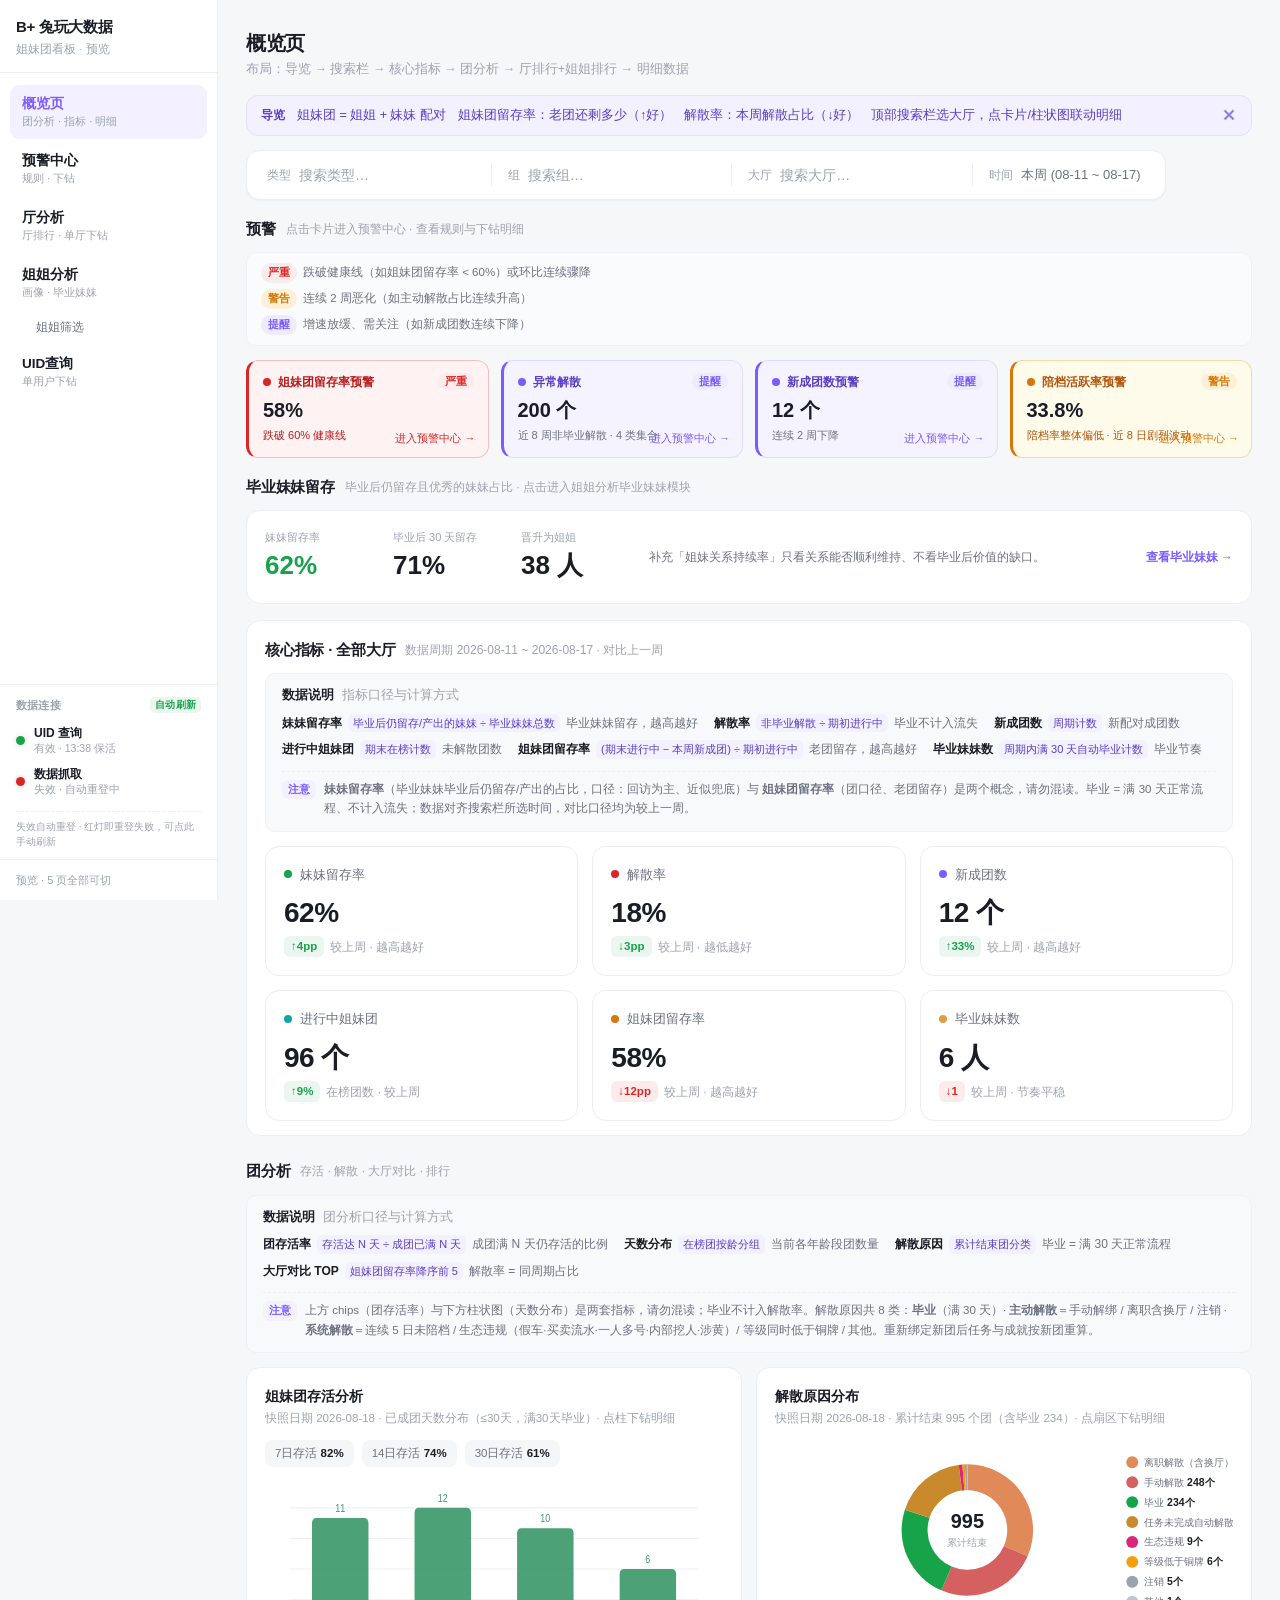
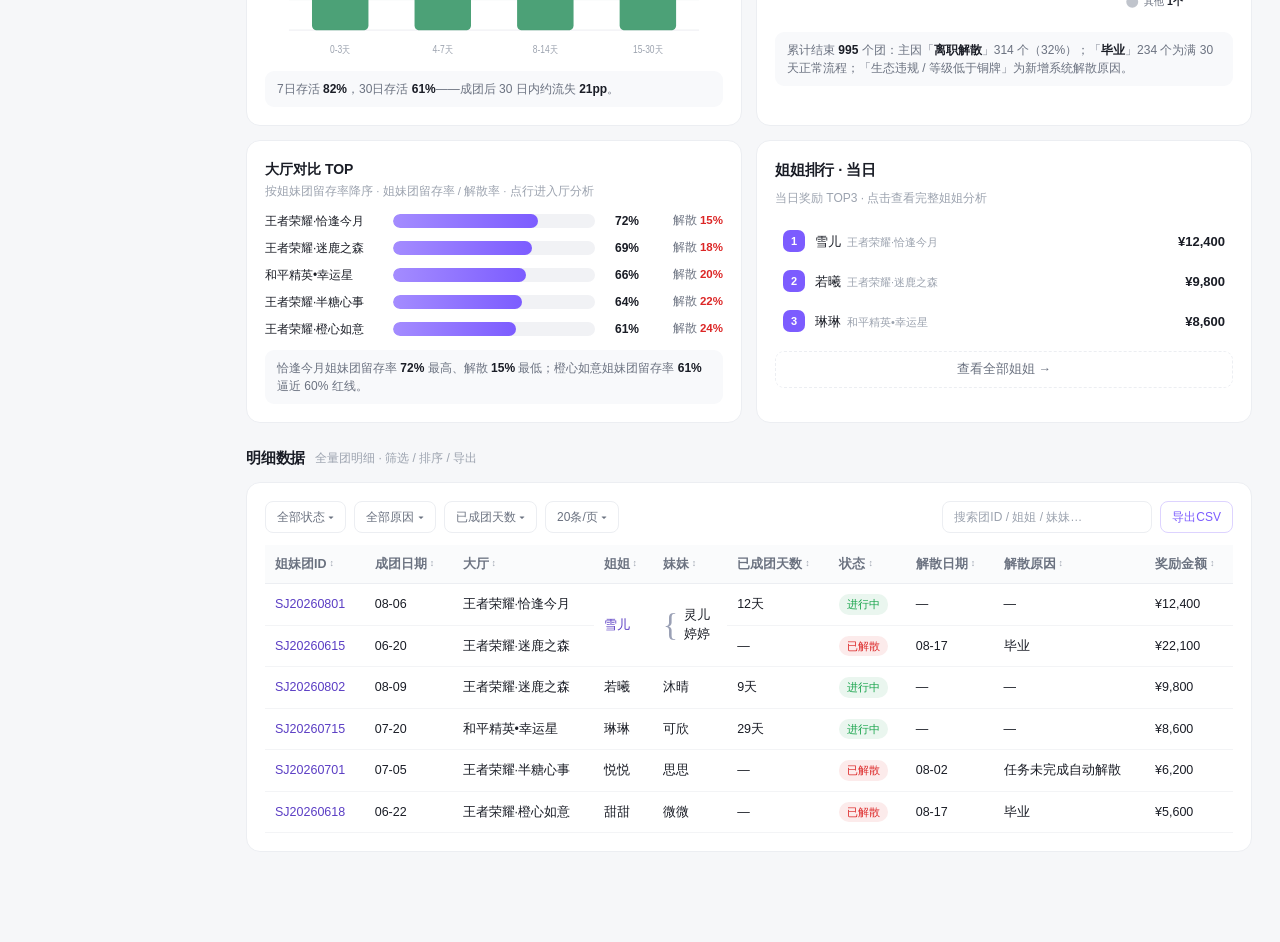
==== commit e22a64df: "预览: 姐姐分析「带团毕业率」改「姐妹关系持续率」(Σ实际存续天数÷已结束团×30, 毕业率降辅助) + 预警中心新增破裂时间分布分周直方图 - 持续率替换毕业率作为姐姐维度主指标: 画像/候选池/姐" ====
--- a/preview-visual.html
+++ b/preview-visual.html
@@ -526,7 +526,7 @@
       <div style="min-width:110px;"><div style="font-size:11px;color:var(--text3);">妹妹留存率</div><div style="font-size:26px;font-weight:700;color:#16A34A;">62%</div></div>
       <div style="min-width:110px;"><div style="font-size:11px;color:var(--text3);">毕业后 30 天留存</div><div style="font-size:26px;font-weight:700;">71%</div></div>
       <div style="min-width:110px;"><div style="font-size:11px;color:var(--text3);">晋升为姐姐</div><div style="font-size:26px;font-weight:700;">38 人</div></div>
-      <div style="flex:1;min-width:220px;font-size:12px;color:var(--text2);line-height:1.7;">补充「带团毕业率」只看能否顺利毕业、不看毕业后价值的缺口。</div>
+      <div style="flex:1;min-width:220px;font-size:12px;color:var(--text2);line-height:1.7;">补充「姐妹关系持续率」只看关系能否顺利维持、不看毕业后价值的缺口。</div>
       <span style="margin-left:auto;font-size:12px;font-weight:600;color:var(--accent);white-space:nowrap;">查看毕业妹妹 →</span>
     </div>
   </div>
@@ -740,6 +740,17 @@
         <div class="hall-suggest" id="wc-hall-suggest"></div>
       </div>
       <button class="reset-btn" onclick="resetWcHall()">全部大厅</button>
+      <div class="vdivider"></div>
+      <div class="combo time-combo">
+        <span class="lbl">时间</span>
+        <select id="wc-time-select" onchange="onWcTimeChange(this.value)">
+          <option value="本周">本周 (08-11 ~ 08-17)</option>
+          <option value="上周">上周 (08-04 ~ 08-10)</option>
+          <option value="08-04~08-10">08-04 ~ 08-10</option>
+          <option value="07-28~08-03">07-28 ~ 08-03</option>
+        </select>
+      </div>
+      <span id="wc-time-hint" style="margin-left:auto;font-size:11px;color:var(--text3);">数据周期 本周 2026-08-11 ~ 2026-08-17</span>
     </div>
   </div>
 
@@ -864,6 +875,18 @@
     </div>
   </div>
 
+  <!-- ═══════ 破裂时间分布（姐妹关系存续时长 · 分周） ═══════ -->
+  <div class="section-head" style="margin-top:26px;">
+    <h2>破裂时间分布</h2>
+    <span class="hint">姐妹关系存续时长 · 非毕业解散按周分桶 · 破裂高发期 · 持续率同源口径</span>
+  </div>
+  <div class="card">
+    <h3>非毕业解散团 · 存续周分布</h3>
+    <div class="src">近 8 周非毕业解散 200 个 · 按「成团 → 解散」存续天数分 4 周 · 点柱下钻明细</div>
+    <div class="chart-box" id="wc-rupture"></div>
+    <div class="chart-insight">近 8 周 200 个非毕业解散中，<b>第 2 周（成团 8~14 天）破裂最多，62 个占 31%</b>，第 1 周 41 个（20.5%）、第 3 周 47 个、第 4 周 50 个——<b>超半数关系在成团前两周内破裂</b>，是运营介入的黄金窗口。该分布正是「姐妹关系持续率」的平台级底座（持续率 = Σ实际存续天数 ÷ 规定天数，本图 = 存续时长的分布）。</div>
+  </div>
+
   <!-- ═══════ 躺平预警（妹妹 / 团维度） ═══════ -->
   <div class="section-head" style="margin-top:26px;">
     <h2>躺平预警</h2>
@@ -1121,7 +1144,7 @@
   <div class="page-head">
     <div>
       <h1>姐姐分析</h1>
-      <p>画像 / 姐姐筛选 · 打标分布 · 带团毕业率 · 排行榜 · 毕业妹妹</p>
+      <p>画像 / 姐姐筛选 · 打标分布 · 姐妹关系持续率 · 排行榜 · 毕业妹妹</p>
     </div>
     <div style="display:flex;align-items:center;gap:8px;">
       <span style="font-size:12px;color:var(--text3);">时间</span>
@@ -1145,10 +1168,10 @@
         <div class="chart-insight">头牌 <b>42</b> 位占比 21%，风险 <b>18</b> 位需重点跟进。</div>
       </div>
       <div class="card">
-        <h3>带团毕业率分布</h3>
-        <div class="src">按带团毕业率分段（0-20% / 20-40 / 40-60 / 60-80 / 80-100）· 点柱下钻</div>
+        <h3>姐妹关系持续率分布</h3>
+        <div class="src">按姐妹关系持续率分段（0-20% / 20-40 / 40-60 / 60-80 / 80-100）· 点柱下钻 · 带团毕业率作辅助</div>
         <div class="chart-box" id="cap-ret"></div>
-        <div class="chart-insight">带团毕业率 40~60% 段最集中（<b>52</b> 位），80% 以上 <b>39</b> 位。</div>
+        <div class="chart-insight">姐妹关系持续率 <b>60~80%</b> 段最集中（<b>54</b> 位），80% 以上 <b>31</b> 位——比带团毕业率整体右移（持续率天然 ≥ 毕业率）。</div>
       </div>
     </div>
 
@@ -1163,22 +1186,22 @@
     <div class="dn-footer">
       <div class="dn-foot-head">数据说明<span style="color:var(--text3);font-weight:400;">打标口径与指标计算</span></div>
       <div class="dn-line">
-        <span class="dni"><b>头牌</b><code>周流水 ≥ P80 分位 且 带团毕业率 ≥50%</code><span>头部核心</span></span>
-        <span class="dni"><b>风险</b><code>环比 ≤-50% 且上周≥¥1000，或带团≥3 且带团毕业率&lt;50%</code><span>重点跟进</span></span>
+        <span class="dni"><b>头牌</b><code>周流水 ≥ P80 分位 且 姐妹关系持续率 ≥65%</code><span>头部核心</span></span>
+        <span class="dni"><b>风险</b><code>环比 ≤-50% 且上周≥¥1000，或带团≥3 且姐妹关系持续率&lt;65%</code><span>重点跟进</span></span>
         <span class="dni"><b>正常</b><code>其余姐姐</code><span>常规观察</span></span>
-        <span class="dni"><b>带团毕业率</b><code>自然毕业团 ÷ 已结束团</code></span>
+        <span class="dni"><b>姐妹关系持续率</b><code>Σ已结束团实际存续天数 ÷ (已结束团数×30)</code><span>毕业率作辅助</span></span>
       </div>
       <div class="dn-notes">
         <span class="dn-tag">头牌口径</span>
-        <span>「高于八成非零姐姐」= 本周流水 &gt; 0 的姐姐按周流水排序，取第 <b>80 百分位（P80）</b> 作门槛，周流水 ≥ 该值即排进前 20%。带团毕业率 = 自然毕业团 ÷ 已结束团，两条须同时满足。人少时（有流水姐姐 &lt; 约 5 位）P80 会退化成「近似全场最高」，头牌名额自然缩水。</span>
+        <span>「高于八成非零姐姐」= 本周流水 &gt; 0 的姐姐按周流水排序，取第 <b>80 百分位（P80）</b> 作门槛，周流水 ≥ 该值即排进前 20%。姐妹关系持续率 = Σ已结束团实际存续天数 ÷ (已结束团数×30)，与流水 P80 两条须同时满足。人少时（有流水姐姐 &lt; 约 5 位）P80 会退化成「近似全场最高」，头牌名额自然缩水。持续率阈值 65% 为占位值，待真实数据重测（持续率天然 ≥ 毕业率，故高于原 50%）。</span>
       </div>
       <div class="dn-notes" style="margin-top:9px;padding-top:8px;border-top:1px dashed var(--line);">
         <span class="dn-tag">风险口径</span>
-        <span>「环比暴跌」= 周流水环比 ≤ -50% 且上周流水 ≥ ¥1000（排除小额波动）；「带团多但毕业率低」= 带团总数 ≥ 3 且带团毕业率 &lt; 50%。奖励 = <code>reward_amount</code> 快照当日发放的礼物奖励，非累计总流水（累计流水见 UID 查询）。原「头牌依赖度」字段已移除。排名随「当日 / 当周 / 当月」切换，默认按奖励降序。</span>
+        <span>「环比暴跌」= 周流水环比 ≤ -50% 且上周流水 ≥ ¥1000（排除小额波动）；「带团多但持续率低」= 带团总数 ≥ 3 且姐妹关系持续率 &lt; 65%。奖励 = <code>reward_amount</code> 快照当日发放的礼物奖励，非累计总流水（累计流水见 UID 查询）。原「头牌依赖度」字段已移除。排名随「当日 / 当周 / 当月」切换，默认按奖励降序。</span>
       </div>
       <div class="dn-notes" style="margin-top:9px;padding-top:8px;border-top:1px dashed var(--line);">
         <span class="dn-tag">牌子≠画像</span>
-        <span><b>「牌子等级」（铜/银/金/王牌/大神）衡量的是姐姐自身的等级经验，与「画像」（头牌/风险/正常）是两码事</b>：高牌子的姐姐不一定是带妹妹的好姐姐，好姐姐的牌子也未必高。牌子升级难度非线性——<b>铜牌→银牌很容易，王牌→大神极难</b>，所以「大神」比「银牌」高一档的实际含金量远超一档。画像打标看的是「流水 P80 + 带团毕业率」，与牌子解耦，请勿把「高牌子」直接等同于「优秀姐姐」。</span>
+        <span><b>「牌子等级」（铜/银/金/王牌/大神）衡量的是姐姐自身的等级经验，与「画像」（头牌/风险/正常）是两码事</b>：高牌子的姐姐不一定是带妹妹的好姐姐，好姐姐的牌子也未必高。牌子升级难度非线性——<b>铜牌→银牌很容易，王牌→大神极难</b>，所以「大神」比「银牌」高一档的实际含金量远超一档。画像打标看的是「流水 P80 + 姐妹关系持续率」，与牌子解耦，请勿把「高牌子」直接等同于「优秀姐姐」。</span>
       </div>
     </div>
     <div class="card">
@@ -1189,13 +1212,13 @@
       </div>
       <input type="text" id="cap-search" class="tbl-search" style="display:block;margin-bottom:10px;" placeholder="搜索姐姐 / 大厅 / 等级…" oninput="searchTable('cap-search','cap-table-body')">
       <table class="list">
-        <thead><tr><th>#</th><th>姐姐</th><th>姐姐UID</th><th>标签</th><th>带团</th><th>进行中</th><th>带团毕业率</th><th>所在大厅</th><th>等级</th><th id="cap-reward-th">当日奖励</th></tr></thead>
+        <thead><tr><th>#</th><th>姐姐</th><th>姐姐UID</th><th>标签</th><th>带团</th><th>进行中</th><th>姐妹关系持续率</th><th>所在大厅</th><th>等级</th><th id="cap-reward-th">当日奖励</th></tr></thead>
         <tbody id="cap-table-body">
-          <tr style="cursor:pointer;" onclick="openSister('雪儿','头牌','王牌','王者荣耀·恰逢今月')"><td>1</td><td>雪儿</td><td><span class="uid-link" onclick="gotoUID(event,'100234567','雪儿')">100234567</span></td><td><span class="tg hero">头牌</span></td><td>6</td><td>5</td><td>72%</td><td>王者荣耀·恰逢今月</td><td>王牌</td><td style="font-weight:600;">¥12,400</td></tr>
-          <tr style="cursor:pointer;" onclick="openSister('若曦','头牌','王牌','王者荣耀·迷鹿之森')"><td>2</td><td>若曦</td><td><span class="uid-link" onclick="gotoUID(event,'100234568','若曦')">100234568</span></td><td><span class="tg hero">头牌</span></td><td>5</td><td>4</td><td>69%</td><td>王者荣耀·迷鹿之森</td><td>王牌</td><td style="font-weight:600;">¥9,800</td></tr>
-          <tr style="cursor:pointer;" onclick="openSister('琳琳','正常','金牌','和平精英•幸运星')"><td>3</td><td>琳琳</td><td><span class="uid-link" onclick="gotoUID(event,'100234569','琳琳')">100234569</span></td><td><span class="tg normal">正常</span></td><td>5</td><td>3</td><td>64%</td><td>和平精英•幸运星</td><td>金牌</td><td style="font-weight:600;">¥8,600</td></tr>
-          <tr style="cursor:pointer;" onclick="openSister('悦悦','风险','银牌','王者荣耀·半糖心事')"><td>4</td><td>悦悦</td><td><span class="uid-link" onclick="gotoUID(event,'100234570','悦悦')">100234570</span></td><td><span class="tg risk">风险</span></td><td>4</td><td>2</td><td>58%</td><td>王者荣耀·半糖心事</td><td>银牌</td><td style="font-weight:600;">¥6,200</td></tr>
-          <tr style="cursor:pointer;" onclick="openSister('甜甜','风险','铜牌','王者荣耀·橙心如意')"><td>5</td><td>甜甜</td><td><span class="uid-link" onclick="gotoUID(event,'100234571','甜甜')">100234571</span></td><td><span class="tg risk">风险</span></td><td>3</td><td>1</td><td>51%</td><td>王者荣耀·橙心如意</td><td>铜牌</td><td style="font-weight:600;">¥5,600</td></tr>
+          <tr style="cursor:pointer;" onclick="openSister('雪儿','头牌','王牌','王者荣耀·恰逢今月')"><td>1</td><td>雪儿</td><td><span class="uid-link" onclick="gotoUID(event,'100234567','雪儿')">100234567</span></td><td><span class="tg hero">头牌</span></td><td>6</td><td>5</td><td><b>79%</b><span style="font-size:10.5px;color:var(--text3);display:block;">毕业率 72%</span></td><td>王者荣耀·恰逢今月</td><td>王牌</td><td style="font-weight:600;">¥12,400</td></tr>
+          <tr style="cursor:pointer;" onclick="openSister('若曦','头牌','王牌','王者荣耀·迷鹿之森')"><td>2</td><td>若曦</td><td><span class="uid-link" onclick="gotoUID(event,'100234568','若曦')">100234568</span></td><td><span class="tg hero">头牌</span></td><td>5</td><td>4</td><td><b>76%</b><span style="font-size:10.5px;color:var(--text3);display:block;">毕业率 69%</span></td><td>王者荣耀·迷鹿之森</td><td>王牌</td><td style="font-weight:600;">¥9,800</td></tr>
+          <tr style="cursor:pointer;" onclick="openSister('琳琳','正常','金牌','和平精英•幸运星')"><td>3</td><td>琳琳</td><td><span class="uid-link" onclick="gotoUID(event,'100234569','琳琳')">100234569</span></td><td><span class="tg normal">正常</span></td><td>5</td><td>3</td><td><b>71%</b><span style="font-size:10.5px;color:var(--text3);display:block;">毕业率 64%</span></td><td>和平精英•幸运星</td><td>金牌</td><td style="font-weight:600;">¥8,600</td></tr>
+          <tr style="cursor:pointer;" onclick="openSister('悦悦','风险','银牌','王者荣耀·半糖心事')"><td>4</td><td>悦悦</td><td><span class="uid-link" onclick="gotoUID(event,'100234570','悦悦')">100234570</span></td><td><span class="tg risk">风险</span></td><td>4</td><td>2</td><td><b>66%</b><span style="font-size:10.5px;color:var(--text3);display:block;">毕业率 58%</span></td><td>王者荣耀·半糖心事</td><td>银牌</td><td style="font-weight:600;">¥6,200</td></tr>
+          <tr style="cursor:pointer;" onclick="openSister('甜甜','风险','铜牌','王者荣耀·橙心如意')"><td>5</td><td>甜甜</td><td><span class="uid-link" onclick="gotoUID(event,'100234571','甜甜')">100234571</span></td><td><span class="tg risk">风险</span></td><td>3</td><td>1</td><td><b>60%</b><span style="font-size:10.5px;color:var(--text3);display:block;">毕业率 51%</span></td><td>王者荣耀·橙心如意</td><td>铜牌</td><td style="font-weight:600;">¥5,600</td></tr>
         </tbody>
       </table>
       <button class="expand-btn" onclick="openFull('sisters')">查看全部姐姐（100+）→</button>
@@ -1228,7 +1251,7 @@
       <div style="display:flex;align-items:center;justify-content:space-between;gap:10px;flex-wrap:wrap;">
         <h3 style="margin:0;">毕业妹妹留存<span class="todo-badge">待落地</span></h3>
       </div>
-      <div class="src" style="margin-top:6px;">妹妹留存率 = 毕业后仍持续留存/产出的妹妹 ÷ 毕业妹妹总数 · 补充说明了关于「带团毕业率」只能看是否顺利毕业、不看毕业后价值的缺口</div>
+      <div class="src" style="margin-top:6px;">妹妹留存率 = 毕业后仍持续留存/产出的妹妹 ÷ 毕业妹妹总数 · 补充说明了关于「姐妹关系持续率」只能看关系能否维持、不看毕业后价值的缺口</div>
       <div style="display:grid;grid-template-columns:repeat(auto-fit,minmax(170px,1fr));gap:10px;margin-top:12px;">
         <div class="card kpi"><div class="top"><span class="dot green"></span>妹妹留存率</div><div class="val">62%</div><div class="foot"><span class="chip up">↑4pp</span><span>近 8 周</span></div></div>
         <div class="card kpi"><div class="top"><span class="dot green"></span>毕业后 30 天留存</div><div class="val">71%</div><div class="foot">毕业后 30 天仍在平台</div></div>
@@ -1245,7 +1268,7 @@
       </table>
       <div class="dn-notes" style="margin-top:10px;">
         <span class="dn-tag">口径</span>
-        <span><b>妹妹留存率</b> = 毕业后仍持续留存/产出的妹妹 ÷ 毕业妹妹总数 × 100%。<b>数据来源双口径</b>：毕业后「留存 + 持续优秀」追踪 · 口径：回访为主、近似兜底。<b>回访为主</b>——新毕业妹妹在毕业后 30 / 90 / 180 天用 uid_crawler 回访一次，记录留存、是否开始带妹妹、带妹代数；<b>近似兜底</b>——回访数据尚未攒够的老毕业妹妹，暂用「毕业后是否再次成团/当姐姐」近似，并标注口径切换点。妹妹留存率补「带团毕业率」只看能否顺利毕业、不看毕业后价值的缺口，回挂到候选池作培养力质量校验。</span>
+        <span><b>妹妹留存率</b> = 毕业后仍持续留存/产出的妹妹 ÷ 毕业妹妹总数 × 100%。<b>数据来源双口径</b>：毕业后「留存 + 持续优秀」追踪 · 口径：回访为主、近似兜底。<b>回访为主</b>——新毕业妹妹在毕业后 30 / 90 / 180 天用 uid_crawler 回访一次，记录留存、是否开始带妹妹、带妹代数；<b>近似兜底</b>——回访数据尚未攒够的老毕业妹妹，暂用「毕业后是否再次成团/当姐姐」近似，并标注口径切换点。妹妹留存率补「姐妹关系持续率」只看关系能否维持、不看毕业后价值的缺口，回挂到候选池作培养力质量校验。</span>
       </div>
 
       <div class="src" style="margin-top:8px;">点击明细表中「已开始带妹妹」徽标 → 展开该妹妹的传承链（代际传承）</div>
@@ -1259,11 +1282,11 @@
       <div class="dn-foot-head">数据说明<span style="color:var(--text3);font-weight:400;">培养力指标口径</span></div>
       <div class="dn-line">
         <span class="dni"><b>带团(总/进行)</b><code>历史带团总数 / 当前进行中</code><span>带团规模</span></span>
-        <span class="dni"><b>带团毕业率</b><code>自然毕业团 ÷ 已结束团</code></span>
+        <span class="dni"><b>姐妹关系持续率</b><code>Σ已结束团实际存续天数 ÷ (已结束团数×30)</code><span>毕业率作辅助</span></span>
         <span class="dni"><b>妹妹成长</b><code>难度加权成长分/月</code><span>培养速度</span></span>
         <span class="dni"><b>培养升牌率</b><code>妹妹有成长的团占比 %</code><span>升级覆盖</span></span>
-        <span class="dni"><b>培养力总分</b><code>0.4×带团毕业率 + 0.35×妹妹成长(归一) + 0.25×培养升牌率</code><span>加权综合分</span></span>
-        <span class="dni"><b>候选判定</b><code>带团毕业率≥50% 且 妹妹成长&gt;0 且 牌子≥银牌</code><span>是否进候选</span></span>
+        <span class="dni"><b>培养力总分</b><code>0.4×姐妹关系持续率 + 0.35×妹妹成长(归一) + 0.25×培养升牌率</code><span>加权综合分</span></span>
+        <span class="dni"><b>候选判定</b><code>姐妹关系持续率≥65% 且 妹妹成长&gt;0 且 牌子≥银牌</code><span>是否进候选</span></span>
       </div>
       <div class="dn-notes">
         <span class="dn-tag">口径</span>
@@ -1271,11 +1294,11 @@
       </div>
       <div class="dn-notes" style="margin-top:9px;padding-top:8px;border-top:1px dashed var(--line);">
         <span class="dn-tag">未入选原因</span>
-        <span>未入选的姐姐会在「候选判定」列标注差在哪一条：<b>带团毕业率 &lt; 50%</b>（团多夭折）、<b>妹妹成长 = 0</b>（带不动妹妹、没升级）、<b>牌子 &lt; 银牌</b>（等级基础不够）。牌子只作最低门槛（≥银牌即可）、不参与打分排序——一个银牌但妹妹成长快的姐姐，比一个王牌但妹妹不成长的姐姐更值得培养，这正是「培养力」与「牌子」解耦的意思。</span>
+        <span>未入选的姐姐会在「候选判定」列标注差在哪一条：<b>姐妹关系持续率 &lt; 65%</b>（团多夭折 / 早夭）、<b>妹妹成长 = 0</b>（带不动妹妹、没升级）、<b>牌子 &lt; 银牌</b>（等级基础不够）。牌子只作最低门槛（≥银牌即可）、不参与打分排序——一个银牌但妹妹成长快的姐姐，比一个王牌但妹妹不成长的姐姐更值得培养，这正是「培养力」与「牌子」解耦的意思。</span>
       </div>
       <div class="dn-notes" style="margin-top:9px;padding-top:8px;border-top:1px dashed var(--line);">
         <span class="dn-tag">总分</span>
-        <span>培养力总分 = <b>0.4×带团毕业率 + 0.35×妹妹成长(归一化) + 0.25×培养升牌率</b>，满分 100。<b>妹妹成长归一化 = min(成长分/月, 30) / 30 × 100</b>（30 ≈ 全体成长分/月 95 分位，达线给满分）。权重为初值、可后台调参：<b>毕业率最高</b>（先顺利毕业）&gt; 妹妹成长（带得动人）&gt; 培养升牌率。总分<b>仅作排序参考、不进候选硬门槛</b>，候选判定仍按三条硬规则。</span>
+        <span>培养力总分 = <b>0.4×姐妹关系持续率 + 0.35×妹妹成长(归一化) + 0.25×培养升牌率</b>，满分 100。<b>姐妹关系持续率 = Σ已结束团实际存续天数 ÷ (已结束团数×30)</b>（毕业团按 30 天计、解散团按实际存续天数计、进行中团不进分子分母）。<b>妹妹成长归一化 = min(成长分/月, 30) / 30 × 100</b>（30 ≈ 全体成长分/月 95 分位，达线给满分）。权重为初值、可后台调参：<b>持续率最高</b>（关系维持最久）&gt; 妹妹成长（带得动人）&gt; 培养升牌率。总分<b>仅作排序参考、不进候选硬门槛</b>，候选判定仍按三条硬规则。持续率阈值 65% 为占位值，待真实数据按分布重测（持续率天然 ≥ 毕业率，故高于原 50%）。</span>
       </div>
     </div>
     <div class="card" style="margin-top:14px;">
@@ -1299,13 +1322,13 @@
     </div>
     <div class="card">
       <table class="list">
-        <thead><tr><th>#</th><th>姐姐</th><th>姐姐UID</th><th>带团(总/进行)</th><th>带团毕业率</th><th>妹妹成长(成长分/月)</th><th>培养升牌率</th><th>培养力总分</th><th>牌子等级</th><th>候选判定</th><th>操作</th></tr></thead>
+        <thead><tr><th>#</th><th>姐姐</th><th>姐姐UID</th><th>带团(总/进行)</th><th>姐妹关系持续率</th><th>妹妹成长(成长分/月)</th><th>培养升牌率</th><th>培养力总分</th><th>牌子等级</th><th>候选判定</th><th>操作</th></tr></thead>
         <tbody>
-          <tr><td>1</td><td>雪儿</td><td><span class="uid-link" onclick="gotoUID(event,'100234567','雪儿')">100234567</span></td><td>6 / 5</td><td>72%</td><td>1.8</td><td>60%</td><td><span style="font-weight:700;color:#5B3EC4;">65</span><div style="height:4px;background:#F0F1F4;border-radius:2px;margin-top:3px;overflow:hidden;"><div style="width:65%;height:100%;background:#7C5CFF;"></div></div></td><td>王牌</td><td><span class="st active">候选</span></td><td><span class="f" style="cursor:pointer;color:var(--accent);">记录</span></td></tr>
-          <tr><td>2</td><td>若曦</td><td><span class="uid-link" onclick="gotoUID(event,'100234568','若曦')">100234568</span></td><td>5 / 4</td><td>69%</td><td>1.5</td><td>50%</td><td><span style="font-weight:700;color:#5B3EC4;">58</span><div style="height:4px;background:#F0F1F4;border-radius:2px;margin-top:3px;overflow:hidden;"><div style="width:58%;height:100%;background:#7C5CFF;"></div></div></td><td>王牌</td><td><span class="st active">候选</span></td><td><span class="f" style="cursor:pointer;color:var(--accent);">记录</span></td></tr>
-          <tr><td>3</td><td>琳琳</td><td><span class="uid-link" onclick="gotoUID(event,'100234569','琳琳')">100234569</span></td><td>5 / 3</td><td>64%</td><td>1.2</td><td>40%</td><td><span style="font-weight:700;color:#5B3EC4;">50</span><div style="height:4px;background:#F0F1F4;border-radius:2px;margin-top:3px;overflow:hidden;"><div style="width:50%;height:100%;background:#7C5CFF;"></div></div></td><td>金牌</td><td><span class="st active">候选</span><span class="why-not">已输送培养</span></td><td><span class="f" style="cursor:pointer;color:var(--accent);">记录</span></td></tr>
-          <tr><td>4</td><td>悦悦</td><td><span class="uid-link" onclick="gotoUID(event,'100234570','悦悦')">100234570</span></td><td>4 / 2</td><td>58%</td><td>0.0</td><td>20%</td><td><span style="font-weight:700;color:#9CA3AF;">28</span><div style="height:4px;background:#F0F1F4;border-radius:2px;margin-top:3px;overflow:hidden;"><div style="width:28%;height:100%;background:#C4B5FD;"></div></div></td><td>银牌</td><td><span class="st off">未入选</span><span class="why-not">妹妹成长 = 0（妹妹无升级）</span></td><td><span class="f" style="cursor:pointer;color:var(--accent);">记录</span></td></tr>
-          <tr><td>5</td><td>甜甜</td><td><span class="uid-link" onclick="gotoUID(event,'100234571','甜甜')">100234571</span></td><td>3 / 1</td><td>51%</td><td>0.6</td><td>20%</td><td><span style="font-weight:700;color:#9CA3AF;">32</span><div style="height:4px;background:#F0F1F4;border-radius:2px;margin-top:3px;overflow:hidden;"><div style="width:32%;height:100%;background:#C4B5FD;"></div></div></td><td>铜牌</td><td><span class="st off">未入选</span><span class="why-not">牌子不足：铜牌 &lt; 银牌</span></td><td><span class="f" style="cursor:pointer;color:var(--accent);">记录</span></td></tr>
+          <tr><td>1</td><td>雪儿</td><td><span class="uid-link" onclick="gotoUID(event,'100234567','雪儿')">100234567</span></td><td>6 / 5</td><td><b>79%</b><span style="font-size:10.5px;color:var(--text3);display:block;">毕业率 72%</span></td><td>1.8</td><td>60%</td><td><span style="font-weight:700;color:#5B3EC4;">68</span><div style="height:4px;background:#F0F1F4;border-radius:2px;margin-top:3px;overflow:hidden;"><div style="width:68%;height:100%;background:#7C5CFF;"></div></div></td><td>王牌</td><td><span class="st active">候选</span></td><td><span class="f" style="cursor:pointer;color:var(--accent);">记录</span></td></tr>
+          <tr><td>2</td><td>若曦</td><td><span class="uid-link" onclick="gotoUID(event,'100234568','若曦')">100234568</span></td><td>5 / 4</td><td><b>76%</b><span style="font-size:10.5px;color:var(--text3);display:block;">毕业率 69%</span></td><td>1.5</td><td>50%</td><td><span style="font-weight:700;color:#5B3EC4;">61</span><div style="height:4px;background:#F0F1F4;border-radius:2px;margin-top:3px;overflow:hidden;"><div style="width:61%;height:100%;background:#7C5CFF;"></div></div></td><td>王牌</td><td><span class="st active">候选</span></td><td><span class="f" style="cursor:pointer;color:var(--accent);">记录</span></td></tr>
+          <tr><td>3</td><td>琳琳</td><td><span class="uid-link" onclick="gotoUID(event,'100234569','琳琳')">100234569</span></td><td>5 / 3</td><td><b>71%</b><span style="font-size:10.5px;color:var(--text3);display:block;">毕业率 64%</span></td><td>1.2</td><td>40%</td><td><span style="font-weight:700;color:#5B3EC4;">53</span><div style="height:4px;background:#F0F1F4;border-radius:2px;margin-top:3px;overflow:hidden;"><div style="width:53%;height:100%;background:#7C5CFF;"></div></div></td><td>金牌</td><td><span class="st active">候选</span><span class="why-not">已输送培养</span></td><td><span class="f" style="cursor:pointer;color:var(--accent);">记录</span></td></tr>
+          <tr><td>4</td><td>悦悦</td><td><span class="uid-link" onclick="gotoUID(event,'100234570','悦悦')">100234570</span></td><td>4 / 2</td><td><b>66%</b><span style="font-size:10.5px;color:var(--text3);display:block;">毕业率 58%</span></td><td>0.0</td><td>20%</td><td><span style="font-weight:700;color:#9CA3AF;">30</span><div style="height:4px;background:#F0F1F4;border-radius:2px;margin-top:3px;overflow:hidden;"><div style="width:30%;height:100%;background:#C4B5FD;"></div></div></td><td>银牌</td><td><span class="st off">未入选</span><span class="why-not">妹妹成长 = 0（妹妹无升级）</span></td><td><span class="f" style="cursor:pointer;color:var(--accent);">记录</span></td></tr>
+          <tr><td>5</td><td>甜甜</td><td><span class="uid-link" onclick="gotoUID(event,'100234571','甜甜')">100234571</span></td><td>3 / 1</td><td><b>60%</b><span style="font-size:10.5px;color:var(--text3);display:block;">毕业率 51%</span></td><td>0.6</td><td>20%</td><td><span style="font-weight:700;color:#9CA3AF;">34</span><div style="height:4px;background:#F0F1F4;border-radius:2px;margin-top:3px;overflow:hidden;"><div style="width:34%;height:100%;background:#C4B5FD;"></div></div></td><td>铜牌</td><td><span class="st off">未入选</span><span class="why-not">牌子不足：铜牌 &lt; 银牌</span></td><td><span class="f" style="cursor:pointer;color:var(--accent);">记录</span></td></tr>
         </tbody>
       </table>
     </div>
@@ -1322,7 +1345,7 @@
     </div>
   </div>
 
-  <div class="todo-note"><b>待落地</b>：本页将「画像表 + 排行榜」合并为一张「姐姐总览」表（需后端合并 <code>/api/captains</code> 与 <code>/api/sister-profile</code> 字段，或前端按 uid join）；删除 <code>dependency</code>（头牌依赖度）死数据字段（此前已定不启用）；补姐姐下钻弹窗 <code>/api/sister-detail</code>（带团明细 + 流水曲线 + 等级轨迹）；姐姐筛选口径改为「并列展示、不做权威排序」；清理 <code>/api/sister2-profile</code>、<code>/api/sister2-detail</code> 死接口；近 8 周毕业趋势折线需后端补「按周毕业数」序列（复用 <code>week_metrics_from_detail</code> 的 <code>graduation_count</code> 按周聚合，或 <code>/api/sister-profile</code> 增补毕业趋势）；姐姐总览列排序「等级 / 当日奖励」后置（带团 / 带团毕业率前置），姐姐筛选「牌子等级」后置。</div>
+  <div class="todo-note"><b>待落地</b>：本页将「画像表 + 排行榜」合并为一张「姐姐总览」表（需后端合并 <code>/api/captains</code> 与 <code>/api/sister-profile</code> 字段，或前端按 uid join）；删除 <code>dependency</code>（头牌依赖度）死数据字段（此前已定不启用）；补姐姐下钻弹窗 <code>/api/sister-detail</code>（带团明细 + 流水曲线 + 等级轨迹）；姐姐筛选口径改为「并列展示、不做权威排序」；清理 <code>/api/sister2-profile</code>、<code>/api/sister2-detail</code> 死接口；近 8 周毕业趋势折线需后端补「按周毕业数」序列（复用 <code>week_metrics_from_detail</code> 的 <code>graduation_count</code> 按周聚合，或 <code>/api/sister-profile</code> 增补毕业趋势）；姐姐总览列排序「等级 / 当日奖励」后置（带团 / 姐妹关系持续率前置），姐姐筛选「牌子等级」后置。带团毕业率改「姐妹关系持续率」（Σ实际存续天数 ÷ 已结束团数×30，毕业团按 30 天、解散团按实际存续天数、进行中团不进），并在预警中心补「破裂时间分布」分周直方图（非毕业解散按存续周分桶）。</div>
 </div>
 
 <!-- ═══════ UID查询（uid） ═══════ -->
@@ -1499,7 +1522,7 @@
       <div class="modal-sub" id="sm-sub"></div>
       <div class="kpi-row" style="grid-template-columns:repeat(4,1fr);gap:10px;margin-bottom:14px;">
         <div class="kv-cell"><div class="k">带团 / 进行中</div><div class="v" id="sm-teams">—</div></div>
-        <div class="kv-cell"><div class="k">带团毕业率</div><div class="v" id="sm-ret">—</div></div>
+        <div class="kv-cell"><div class="k">姐妹关系持续率</div><div class="v" id="sm-ret">—</div></div>
         <div class="kv-cell"><div class="k">本周流水</div><div class="v" id="sm-rev">—</div></div>
         <div class="kv-cell"><div class="k">标签</div><div class="v" id="sm-tag">—</div></div>
       </div>
@@ -1889,6 +1912,7 @@
 svgBar(document.getElementById('wc-new'), [22,20,18,19,17,15,14,12], '#7C5CFF', '#6D4FE0', null);
 svgLine(document.getElementById('wc-activity'), [45, 20, 31, 31, 41, 28, 18, 34], '#16A34A', 'rgba(22,163,74,.12)', null, null);
 svgBar(document.getElementById('ly-days'), [68, 52, 18, 176], '#DC2626', '#F08A8A', ['2天','3天','4天','5天'], (idx, v, label) => drillLyDays(label));
+svgBar(document.getElementById('wc-rupture'), [41, 62, 47, 50], '#D97706', '#F0B070', ['第1周(1-7天)','第2周(8-14天)','第3周(15-21天)','第4周(22-29天)'], (idx, v, label) => drillRupture(label));
 
 /* 厅分析 · 揭示面板趋势 */
 svgLine(document.getElementById('cmp-hf-ret'), [74,72,71,70,71,72,71,72], '#7C5CFF', 'rgba(124,92,255,.12)', null, {v:70, label:'平台均值 70%'});
@@ -1923,13 +1947,13 @@
   { name:'系统解散', data:[2,2,2,2,1,2,3,3], color:'#FDBA74', match:'已解散' }
 ], null, (name, s) => drillCmpDiss(s));
 
-/* 姐姐分析 · 打标分布 + 带团毕业率分布 */
+/* 姐姐分析 · 打标分布 + 姐妹关系持续率分布 */
 svgDonut(document.getElementById('cap-tag'), [
   { n:'头牌', v:42, c:'#7C5CFF', match:'头牌' },
   { n:'风险', v:18, c:'#D97706', match:'风险' },
   { n:'正常', v:140, c:'#C0C4CC', match:'正常' }
 ], '姐姐总数', (name, part) => drillCapTag(part));
-svgBar(document.getElementById('cap-ret'), [28,34,52,47,39], '#7C5CFF', '#6D4FE0', ['0-20%','20-40%','40-60%','60-80%','80-100%'], (idx, v, label) => drillCapRet(label));
+svgBar(document.getElementById('cap-ret'), [18,26,54,55,47], '#7C5CFF', '#6D4FE0', ['0-20%','20-40%','40-60%','60-80%','80-100%'], (idx, v, label) => drillCapRet(label));
 svgLine(document.getElementById('cap-grad-line'), [5,7,4,6,6,5,7,6], '#F97316', 'rgba(249,115,22,.12)', null, null);
 /* ── 培养力象限：只显示候选 + 密集区聚合 + 按厅筛选 ── */
 const QUAD_SISTERS = [
@@ -2226,19 +2250,19 @@
 
 /* ── 姐姐分析 · 姐姐下钻弹窗 ── */
 const SISTER_EXTRA = {
-  '雪儿': { uid:'100234567', ret:'72%', teams:'6 / 5', rev:'¥12,400',
+  '雪儿': { uid:'100234567', ret:'79%', grad:'72%', teams:'6 / 5', rev:'¥12,400',
     rows:[['SJ20260801','恰逢今月','灵儿','08-06','12天','进行中','¥6,800'],['SJ20260720','恰逢今月','沐晴','07-25','30天','已毕业','¥18,400'],['SJ20260615','恰逢今月','婷婷','06-20','30天','已毕业','¥22,100']],
     revTrend:[88,96,90,102,108,114,124,128], lvTrend:[2,3,3,4,4,4,4,4], lvNote:'银牌 → 金牌 → 王牌，近 4 周稳定' },
-  '若曦': { uid:'100234568', ret:'69%', teams:'5 / 4', rev:'¥9,800',
+  '若曦': { uid:'100234568', ret:'76%', grad:'69%', teams:'5 / 4', rev:'¥9,800',
     rows:[['SJ20260802','迷鹿之森','沐晴','08-09','9天','进行中','¥5,900'],['SJ20260710','迷鹿之森','思思','07-15','30天','已毕业','¥16,800']],
     revTrend:[80,84,82,88,92,96,100,98], lvTrend:[2,3,3,4,4,4,4,4], lvNote:'金牌 → 王牌，稳中有升' },
-  '琳琳': { uid:'100234569', ret:'64%', teams:'5 / 3', rev:'¥8,600',
+  '琳琳': { uid:'100234569', ret:'71%', grad:'64%', teams:'5 / 3', rev:'¥8,600',
     rows:[['SJ20260803','幸运星','婷婷','08-10','8天','进行中','¥4,600'],['SJ20260705','幸运星','可欣','07-10','30天','已毕业','¥15,200']],
     revTrend:[74,76,80,78,82,84,86,86], lvTrend:[2,2,3,3,3,3,3,3], lvNote:'金牌，近 4 周持平' },
-  '悦悦': { uid:'100234570', ret:'58%', teams:'4 / 2', rev:'¥6,200',
+  '悦悦': { uid:'100234570', ret:'66%', grad:'58%', teams:'4 / 2', rev:'¥6,200',
     rows:[['SJ20260804','半糖心事','思思','08-11','7天','进行中','¥3,800'],['SJ20260620','半糖心事','微微','06-25','30天','已毕业','¥11,400']],
     revTrend:[90,82,74,68,62,58,60,58], lvTrend:[2,2,2,3,3,2,2,2], lvNote:'环比回落、留存偏低（风险）' },
-  '甜甜': { uid:'100234571', ret:'51%', teams:'3 / 1', rev:'¥5,600',
+  '甜甜': { uid:'100234571', ret:'60%', grad:'51%', teams:'3 / 1', rev:'¥5,600',
     rows:[['SJ20260805','橙心如意','微微','08-12','6天','进行中','¥2,900']],
     revTrend:[70,64,58,52,48,44,46,44], lvTrend:[1,2,2,2,2,1,2,2], lvNote:'流水持续下滑（风险）' }
 };
@@ -2247,7 +2271,7 @@
   document.getElementById('sm-title').textContent = name;
   document.getElementById('sm-sub').textContent = (d.uid || '—') + ' · ' + hall + ' · ' + level;
   document.getElementById('sm-teams').textContent = d.teams || '—';
-  document.getElementById('sm-ret').textContent = d.ret || '—';
+  document.getElementById('sm-ret').innerHTML = (d.ret || '—') + '<span style="font-size:10.5px;color:var(--text3);display:block;font-weight:400;">毕业率 ' + (d.grad || '—') + '</span>';
   document.getElementById('sm-rev').textContent = d.rev || '—';
   const tagEl = document.getElementById('sm-tag');
   tagEl.textContent = tag;
@@ -2917,6 +2941,10 @@
     r.style.display = (!hall || name.includes(hall)) ? '' : 'none';
   });
 }
+function onWcTimeChange(v) {
+  const hint = document.getElementById('wc-time-hint');
+  hint.textContent = '数据周期 ' + (v === '本周' ? '2026-08-11 ~ 2026-08-17' : v === '上周' ? '2026-08-04 ~ 2026-08-10' : v);
+}
 
 /* ── KPI 细节图 ── */
 function openKpiDetail(metric) {
@@ -3072,6 +3100,19 @@
       : `未找到匹配的团 · 没有数据。`, 'detail-sec');
 }
 
+/* 预警中心 · 破裂时间分布（非毕业解散按存续周分桶）→ 概览明细（非毕业集合） */
+function drillRupture(label) {
+  switchPreviewTab('overview', document.getElementById('side-overview'));
+  const hit = dimMatch('#detail-body', tr => {
+    const r = tr.dataset.reason || '';
+    return r && r !== '毕业';
+  });
+  showBar('detail-filter-bar', 'dfb-label', 'dfb-note', hit > 0 ? '破裂时间下钻' : '破裂时间下钻 · 未命中',
+    hit > 0
+      ? `按「破裂时间 <b>${label}</b>（非毕业解散）」过滤明细数据：命中 <b>${hit}</b> 行（演示按非毕业集合过滤，落地后按存续天数分桶精确下钻）。`
+      : `未找到匹配的团 · 没有数据。`, 'detail-sec');
+}
+
 /* 预警中心 · 躺平天数分布 / 大厅分布 → 躺平名单 */
 function drillLyDays(label) {
   const day = parseInt(label);
@@ -3102,7 +3143,7 @@
 }
 function clearCmpFilter() { clearDim('#cmp-team-body'); document.getElementById('cmp-filter-bar').style.display = 'none'; }
 
-/* 姐姐分析 · 打标分布 / 带团毕业率分布 → 姐姐总览 */
+/* 姐姐分析 · 打标分布 / 姐妹关系持续率分布 → 姐姐总览 */
 function drillCapTag(part) {
   const hit = dimMatch('#cap-table-body', tr => tr.cells[2] ? tr.cells[2].textContent.includes(part.match) : false);
   showBar('cap-filter-bar', 'cap-flabel', 'cap-fnote', '画像下钻',
@@ -3115,8 +3156,8 @@
     const p = parseInt(tr.cells[5] ? tr.cells[5].textContent : '');
     return !isNaN(p) && p >= lo && p < hi;
   });
-  showBar('cap-filter-bar', 'cap-flabel', 'cap-fnote', '带团毕业率下钻',
-    `按「带团毕业率 <b>${label}</b>」过滤姐姐总览：命中 <b>${hit}</b> 行（演示仅节选 5 位，落地后按 <code>/api/captains?surv=</code> 返回真实名单）。`, null);
+  showBar('cap-filter-bar', 'cap-flabel', 'cap-fnote', '姐妹关系持续率下钻',
+    `按「姐妹关系持续率 <b>${label}</b>」过滤姐姐总览：命中 <b>${hit}</b> 行（演示仅节选 5 位，落地后按 <code>/api/captains?retention=</code> 返回真实名单）。`, null);
 }
 function clearCapFilter() { clearDim('#cap-table-body'); document.getElementById('cap-filter-bar').style.display = 'none'; }
 
@@ -3228,18 +3269,18 @@
   },
   sisters: {
     title: '姐姐总览（全量）', sub: '共 100+ 位姐姐 · 演示节选 10 条（按当日奖励降序）',
-    cols: ['#','姐姐','姐姐UID','标签','带团','进行中','带团毕业率','所在大厅','等级','当日奖励'],
+    cols: ['#','姐姐','姐姐UID','标签','带团','进行中','姐妹关系持续率','所在大厅','等级','当日奖励'],
     rows: [
-      ['1','雪儿',uidLink('100234567','雪儿'),'<span class="tg hero">头牌</span>','6','5','72%','王者荣耀·恰逢今月','王牌','<b>¥12,400</b>'],
-      ['2','若曦',uidLink('100234568','若曦'),'<span class="tg hero">头牌</span>','5','4','69%','王者荣耀·迷鹿之森','王牌','<b>¥9,800</b>'],
-      ['3','琳琳',uidLink('100234569','琳琳'),'<span class="tg normal">正常</span>','5','3','64%','和平精英•幸运星','金牌','<b>¥8,600</b>'],
-      ['4','悦悦',uidLink('100234570','悦悦'),'<span class="tg risk">风险</span>','4','2','58%','王者荣耀·半糖心事','银牌','<b>¥6,200</b>'],
-      ['5','甜甜',uidLink('100234571','甜甜'),'<span class="tg risk">风险</span>','3','1','51%','王者荣耀·橙心如意','铜牌','<b>¥5,600</b>'],
-      ['6','依依',uidLink('100234579','依依'),'<span class="tg hero">头牌</span>','4','3','68%','王者荣耀·迷鹿之森','王牌','¥7,600'],
-      ['7','娜娜',uidLink('100234572','娜娜'),'<span class="tg normal">正常</span>','3','2','60%','王者荣耀·怪诞学姐','银牌','¥4,800'],
-      ['8','小玉',uidLink('100234573','小玉'),'<span class="tg normal">正常</span>','2','2','65%','王者荣耀·恰逢今月','金牌','¥4,200'],
-      ['9','雨欣',uidLink('100234574','雨欣'),'<span class="tg risk">风险</span>','3','1','49%','和平精英•幸运星','银牌','¥3,900'],
-      ['10','晨晨',uidLink('100234575','晨晨'),'<span class="tg normal">正常</span>','2','1','55%','王者荣耀·半糖心事','铜牌','¥3,100']
+      ['1','雪儿',uidLink('100234567','雪儿'),'<span class="tg hero">头牌</span>','6','5','79%','王者荣耀·恰逢今月','王牌','<b>¥12,400</b>'],
+      ['2','若曦',uidLink('100234568','若曦'),'<span class="tg hero">头牌</span>','5','4','76%','王者荣耀·迷鹿之森','王牌','<b>¥9,800</b>'],
+      ['3','琳琳',uidLink('100234569','琳琳'),'<span class="tg normal">正常</span>','5','3','71%','和平精英•幸运星','金牌','<b>¥8,600</b>'],
+      ['4','悦悦',uidLink('100234570','悦悦'),'<span class="tg risk">风险</span>','4','2','66%','王者荣耀·半糖心事','银牌','<b>¥6,200</b>'],
+      ['5','甜甜',uidLink('100234571','甜甜'),'<span class="tg risk">风险</span>','3','1','60%','王者荣耀·橙心如意','铜牌','<b>¥5,600</b>'],
+      ['6','依依',uidLink('100234579','依依'),'<span class="tg hero">头牌</span>','4','3','75%','王者荣耀·迷鹿之森','王牌','¥7,600'],
+      ['7','娜娜',uidLink('100234572','娜娜'),'<span class="tg normal">正常</span>','3','2','68%','王者荣耀·怪诞学姐','银牌','¥4,800'],
+      ['8','小玉',uidLink('100234573','小玉'),'<span class="tg normal">正常</span>','2','2','72%','王者荣耀·恰逢今月','金牌','¥4,200'],
+      ['9','雨欣',uidLink('100234574','雨欣'),'<span class="tg risk">风险</span>','3','1','58%','和平精英•幸运星','银牌','¥3,900'],
+      ['10','晨晨',uidLink('100234575','晨晨'),'<span class="tg normal">正常</span>','2','1','63%','王者荣耀·半糖心事','铜牌','¥3,100']
     ]
   },
 };
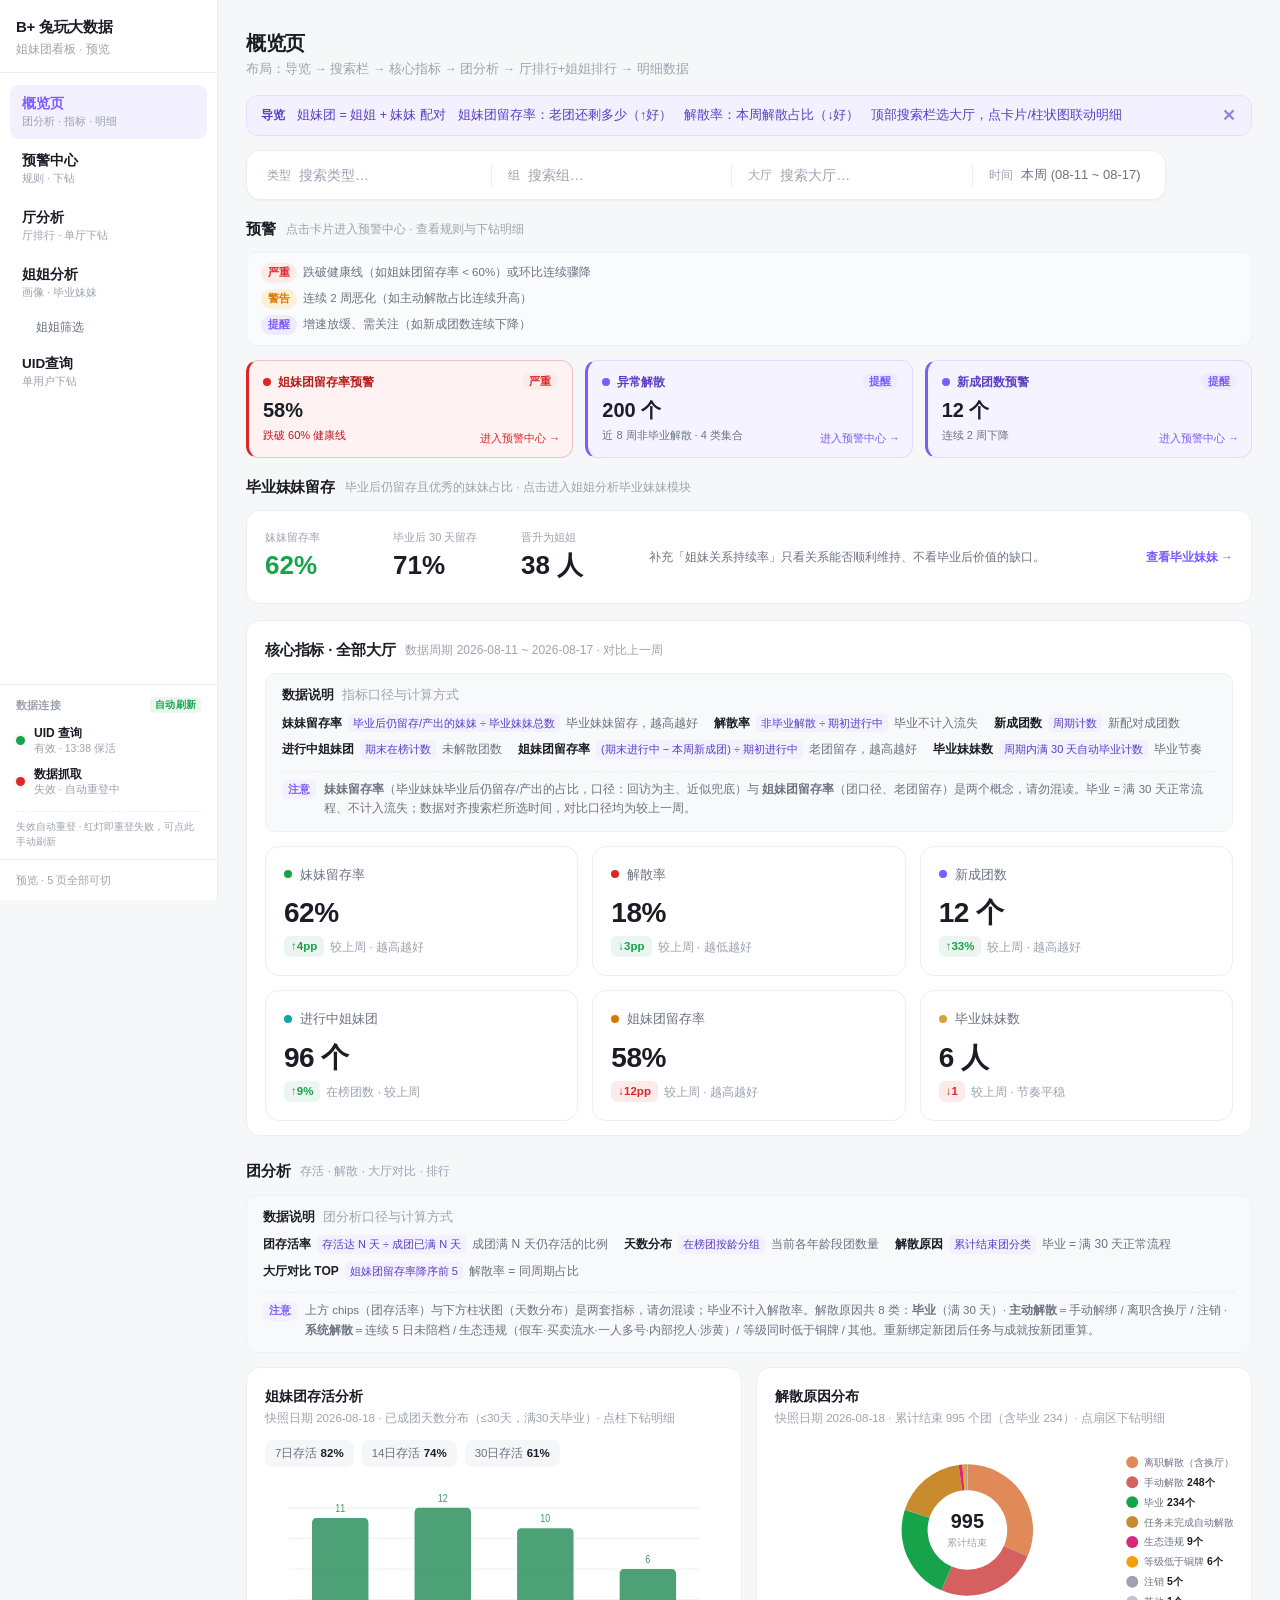
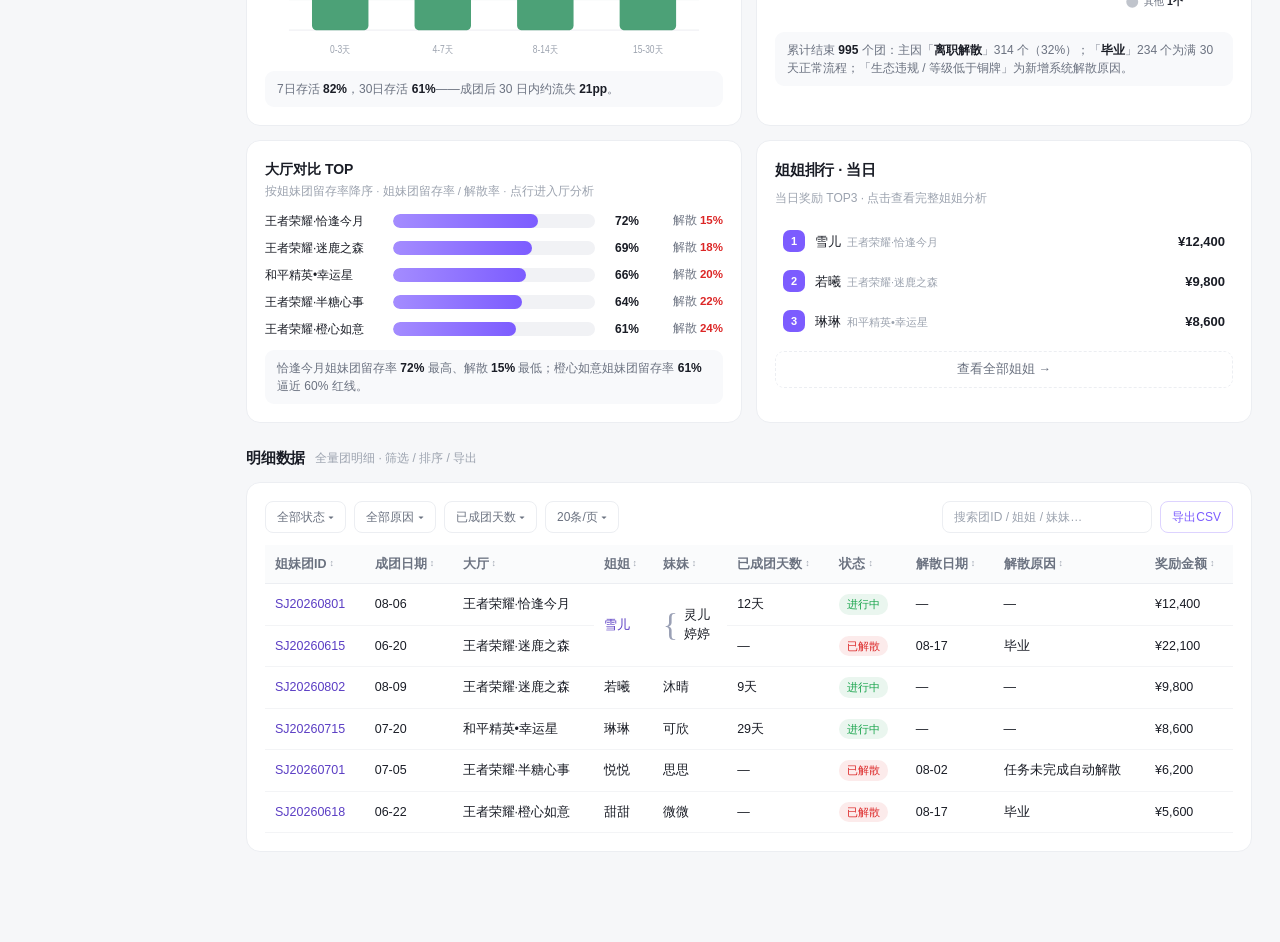
==== commit 1017cc9e: "预览: 预警中心「陪档活跃率预警」并入躺平模块(活跃率已在躺平KPI)、改由「破裂时间分布」顶上 - 删平台级预警第4卡「陪档活跃率预警」及其下钻/名单 - 删预警规则表「陪档活跃率」行 - 删概览页" ====
--- a/preview-visual.html
+++ b/preview-visual.html
@@ -31,7 +31,7 @@
   .guide .close{margin-left:auto;background:none;border:none;color:#8A76D6;cursor:pointer;font-size:15px;line-height:1;}
 
   /* ── 预警卡（小 KPI 窗口，点击跳对应趋势） ── */
-  .warn-grid{display:grid;grid-template-columns:repeat(4,1fr);gap:12px;}
+  .warn-grid{display:grid;grid-template-columns:repeat(3,1fr);gap:12px;}
   @media(max-width:900px){.warn-grid{grid-template-columns:repeat(2,1fr);}}
   @media(max-width:560px){.warn-grid{grid-template-columns:1fr;}}
   .warn-card{border-radius:12px;padding:12px 14px;cursor:pointer;position:relative;transition:transform .22s ease,box-shadow .22s ease;min-height:98px;border:1px solid;border-left-width:3px;}
@@ -508,12 +508,6 @@
       <div class="foot">连续 2 周下降</div>
       <span class="go">进入预警中心 →</span>
     </div>
-    <div class="warn-card warning" onclick="openWarn('activity')">
-      <div class="top"><span class="dot amber"></span>陪档活跃率预警<span class="lvl">警告</span></div>
-      <div class="val">33.8%</div>
-      <div class="foot">陪档率整体偏低 · 近 8 日剧烈波动</div>
-      <span class="go">进入预警中心 →</span>
-    </div>
   </div>
 
   <!-- ═══════ 1.9 毕业妹妹留存（跳转入口） ═══════ -->
@@ -783,13 +777,6 @@
           <td><code>team_detail.form_date</code></td>
         </tr>
         <tr>
-          <td>陪档活跃率</td>
-          <td><span class="wn-tag warning">警告</span></td>
-          <td>陪档活跃率 = 最新快照日有陪档团 ÷ 进行中团 × 100%</td>
-          <td>陪档率 &lt; 40% 或近 8 个快照日波动 &gt; 20pp</td>
-          <td><code>team_detail.accompany_task_count</code></td>
-        </tr>
-        <tr>
           <td>躺平预警</td>
           <td><span class="wn-tag severe">严重</span></td>
           <td>进行中团连续 ≥4 天未完成陪档的团数；提醒 = 连续 1~3 天未陪档</td>
@@ -857,22 +844,6 @@
       <button class="expand-btn" onclick="drillWarn('newteam')">查看名单 →</button>
     </div>
 
-    <div class="card warn-detail warning">
-      <div class="wd-head"><h3>陪档活跃率预警</h3><span class="wn-tag warning">警告</span></div>
-      <div class="src">近 8 个快照日陪档活跃率 · 整体偏低且剧烈波动</div>
-      <div class="chart-box" id="wc-activity"></div>
-      <div class="chart-insight">最新快照日陪档率 <b>33.8%</b>，近 8 个快照日在 <b>17.6%~45.1%</b> 间剧烈波动，整体偏低。</div>
-      <div class="wd-subhead">活跃率偏低的厅</div>
-      <table class="list">
-        <thead><tr><th>大厅</th><th>陪档率</th><th>趋势</th></tr></thead>
-        <tbody>
-          <tr><td>王者荣耀·怪诞学姐</td><td style="color:#D97706;font-weight:600;">21%</td><td style="color:#D97706;">↓ 波动</td></tr>
-          <tr><td>王者荣耀·少女心事</td><td style="color:#D97706;font-weight:600;">24%</td><td style="color:#D97706;">↓ 波动</td></tr>
-        </tbody>
-      </table>
-      <button class="expand-btn" onclick="openFull('warnActivity')">查看全部受影响厅 →</button>
-      <button class="expand-btn" onclick="drillWarn('activity')">下钻明细 →</button>
-    </div>
   </div>
 
   <!-- ═══════ 破裂时间分布（姐妹关系存续时长 · 分周） ═══════ -->
@@ -1910,7 +1881,6 @@
 ], 60);
 svgLine(document.getElementById('wc-diss'), [18, 22, 25, 21, 28, 30, 27, 29], '#D97706', 'rgba(217,119,6,.12)', null, null, (idx, v) => drillWarnDiss(idx, v));
 svgBar(document.getElementById('wc-new'), [22,20,18,19,17,15,14,12], '#7C5CFF', '#6D4FE0', null);
-svgLine(document.getElementById('wc-activity'), [45, 20, 31, 31, 41, 28, 18, 34], '#16A34A', 'rgba(22,163,74,.12)', null, null);
 svgBar(document.getElementById('ly-days'), [68, 52, 18, 176], '#DC2626', '#F08A8A', ['2天','3天','4天','5天'], (idx, v, label) => drillLyDays(label));
 svgBar(document.getElementById('wc-rupture'), [41, 62, 47, 50], '#D97706', '#F0B070', ['第1周(1-7天)','第2周(8-14天)','第3周(15-21天)','第4周(22-29天)'], (idx, v, label) => drillRupture(label));
 
@@ -2978,7 +2948,7 @@
 function closeKpiDetail() { document.getElementById('kpi-detail').classList.remove('open'); }
 function openWarn(metric) {
   switchPreviewTab('warncenter', document.getElementById('side-warncenter'));
-  const map = { retention: 'wc-ret', abnormal: 'wc-diss', newteam: 'wc-new', activity: 'wc-activity' };
+  const map = { retention: 'wc-ret', abnormal: 'wc-diss', newteam: 'wc-new' };
   const el = document.getElementById(map[metric]);
   const card = el ? el.closest('.warn-detail') : null;
   if (card) {
@@ -2993,8 +2963,7 @@
 const WARN_DRILL = {
   retention: { title: '姐妹团留存率预警', halls: ['王者荣耀·恰逢今月', '王者荣耀·橙心如意'] },
   abnormal: { title: '异常解散', halls: ['王者荣耀·恰逢今月', '王者荣耀·迷鹿之森'] },
-  newteam: { title: '新成团数预警', halls: ['王者荣耀·恰逢今月', '王者荣耀·半糖心事'] },
-  activity: { title: '陪档活跃率预警', halls: ['王者荣耀·怪诞学姐', '王者荣耀·少女心事'] }
+  newteam: { title: '新成团数预警', halls: ['王者荣耀·恰逢今月', '王者荣耀·半糖心事'] }
 };
 function drillWarn(kind) {
   const d = WARN_DRILL[kind];
@@ -3217,18 +3186,6 @@
       ['和平精英•幸运星','<span style="font-weight:600;">1 个</span>','<span style="color:#D97706;">↓ 连续 2 周</span>'],
       ['王者荣耀·橙心如意','<span style="font-weight:600;">1 个</span>','<span style="color:#D97706;">↓ 连续 2 周</span>'],
       ['三角洲★黄金海岸','<span style="font-weight:600;">0 个</span>','<span style="color:#D97706;">↓ 连续 2 周</span>']
-    ]
-  },
-  warnActivity: {
-    title: '活跃率偏低的厅（全量）', sub: '陪档活跃率偏低的厅 · 演示节选 Top 6 · 落地后 /api/warncenter?metric=activity 返回全量',
-    cols: ['大厅','陪档率','趋势'],
-    rows: [
-      ['王者荣耀·怪诞学姐','<span style="color:#D97706;font-weight:600;">21%</span>','<span style="color:#D97706;">↓ 波动</span>'],
-      ['王者荣耀·少女心事','<span style="color:#D97706;font-weight:600;">24%</span>','<span style="color:#D97706;">↓ 波动</span>'],
-      ['王者荣耀·迷鹿之森','<span style="color:#D97706;font-weight:600;">26%</span>','<span style="color:#D97706;">↓ 波动</span>'],
-      ['和平精英•幸运星','<span style="color:#D97706;font-weight:600;">28%</span>','<span style="color:#D97706;">↓ 波动</span>'],
-      ['王者荣耀·恰逢今月','<span style="color:#D97706;font-weight:600;">31%</span>','<span style="color:#D97706;">↓ 波动</span>'],
-      ['三角洲★黄金海岸','<span style="color:#D97706;font-weight:600;">32%</span>','<span style="color:#D97706;">↓ 波动</span>']
     ]
   },
   lyHall: {
